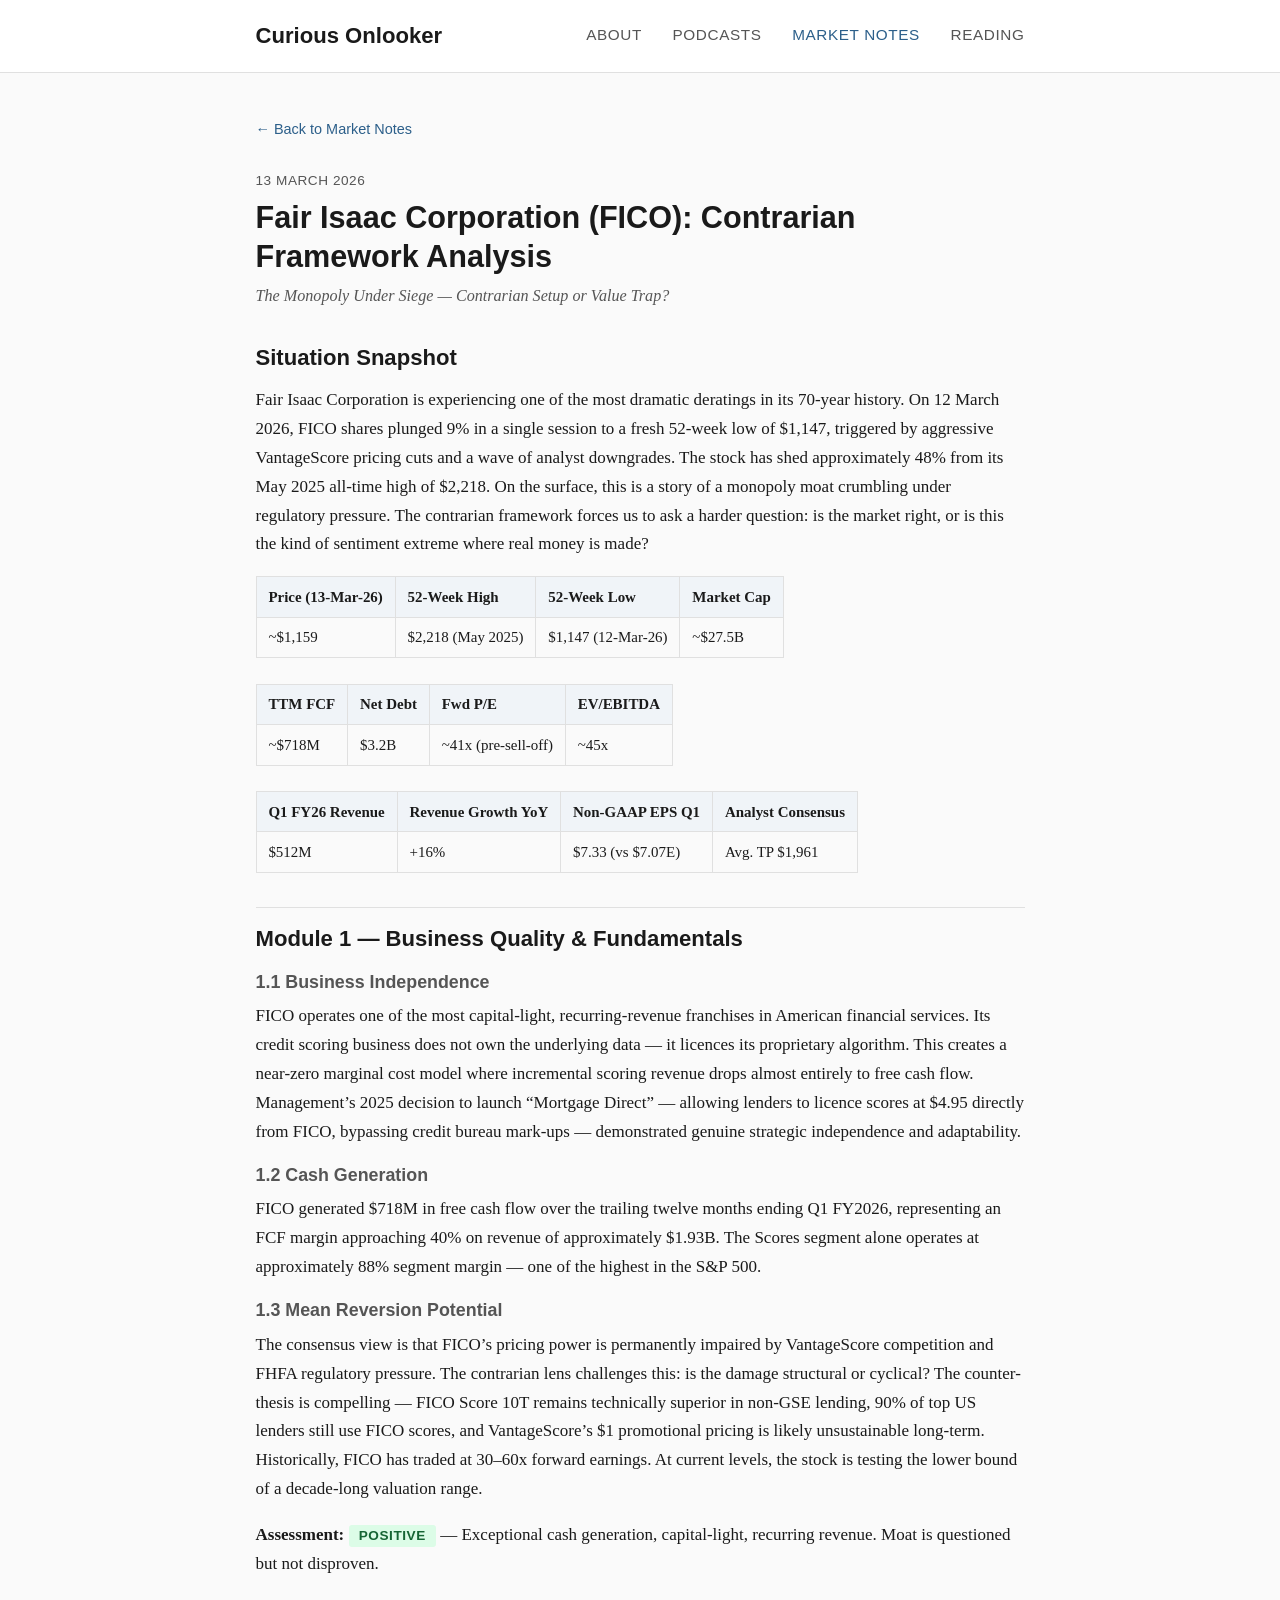
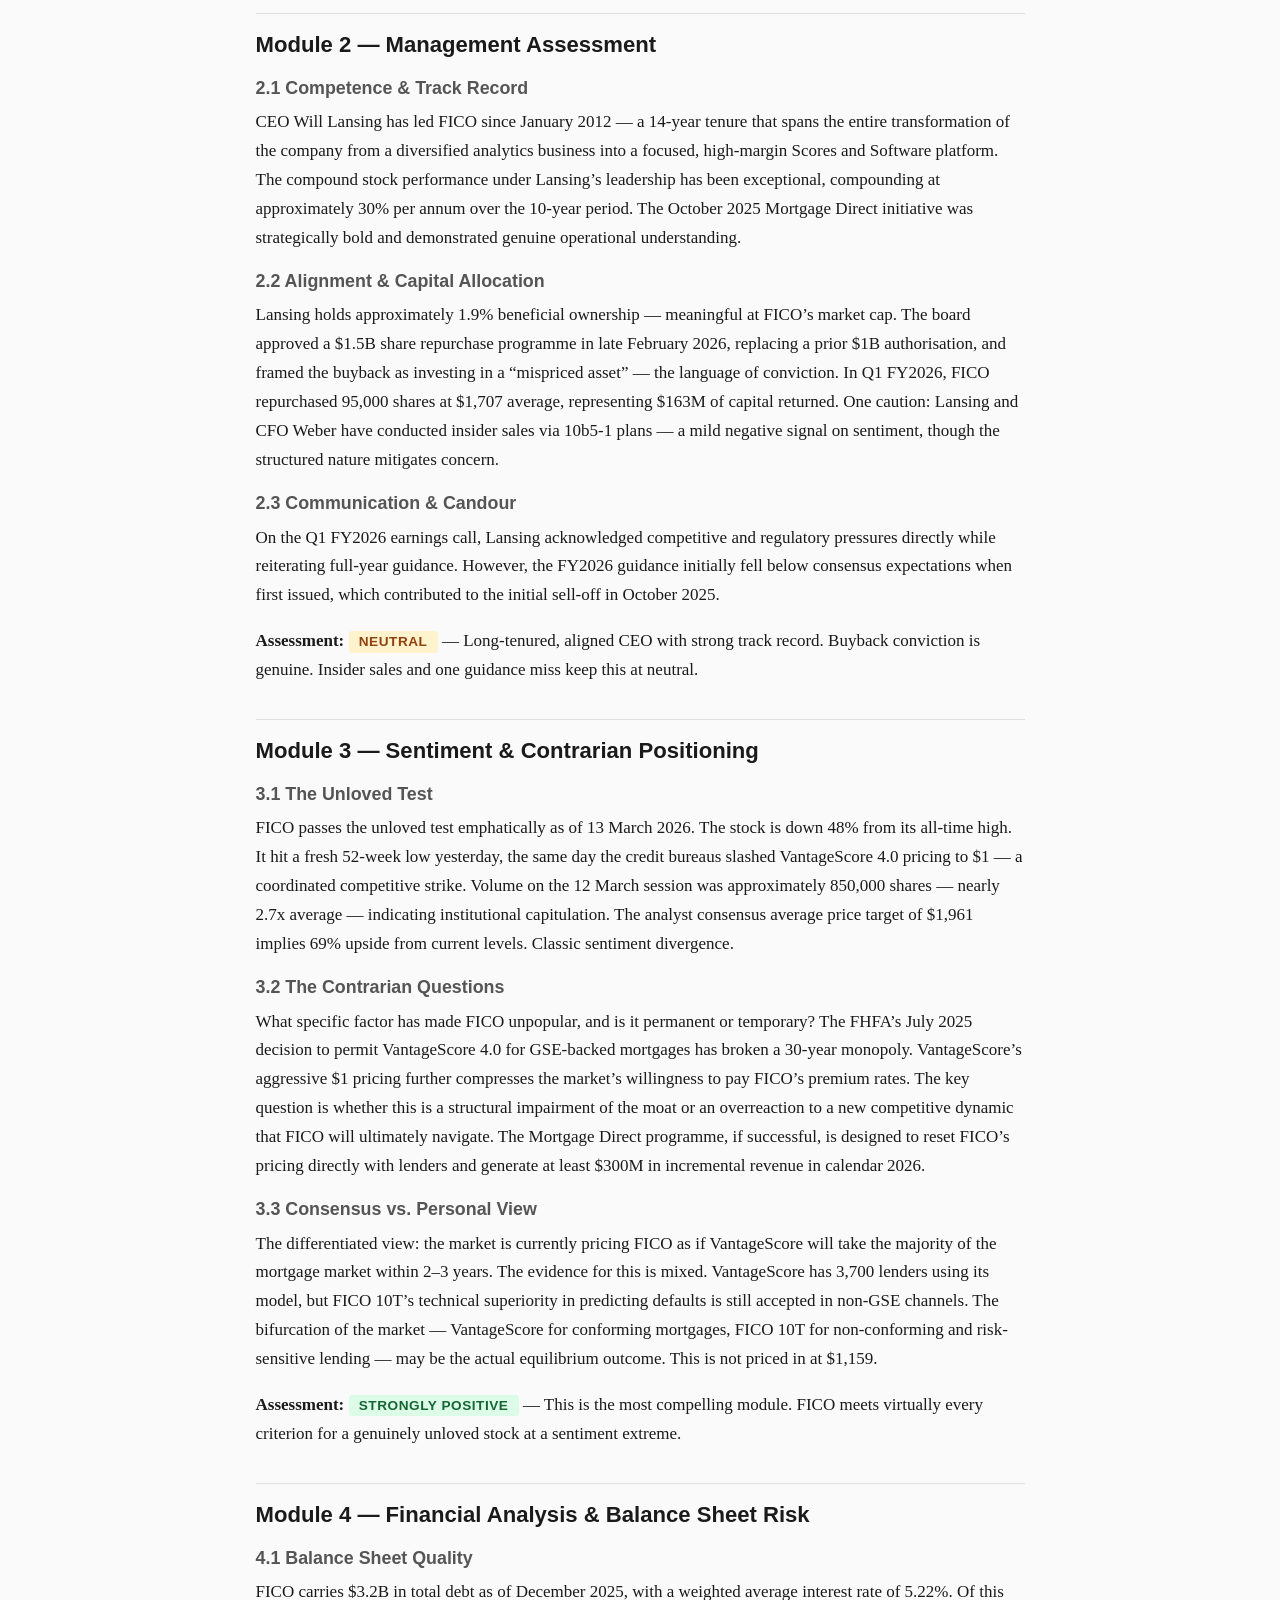
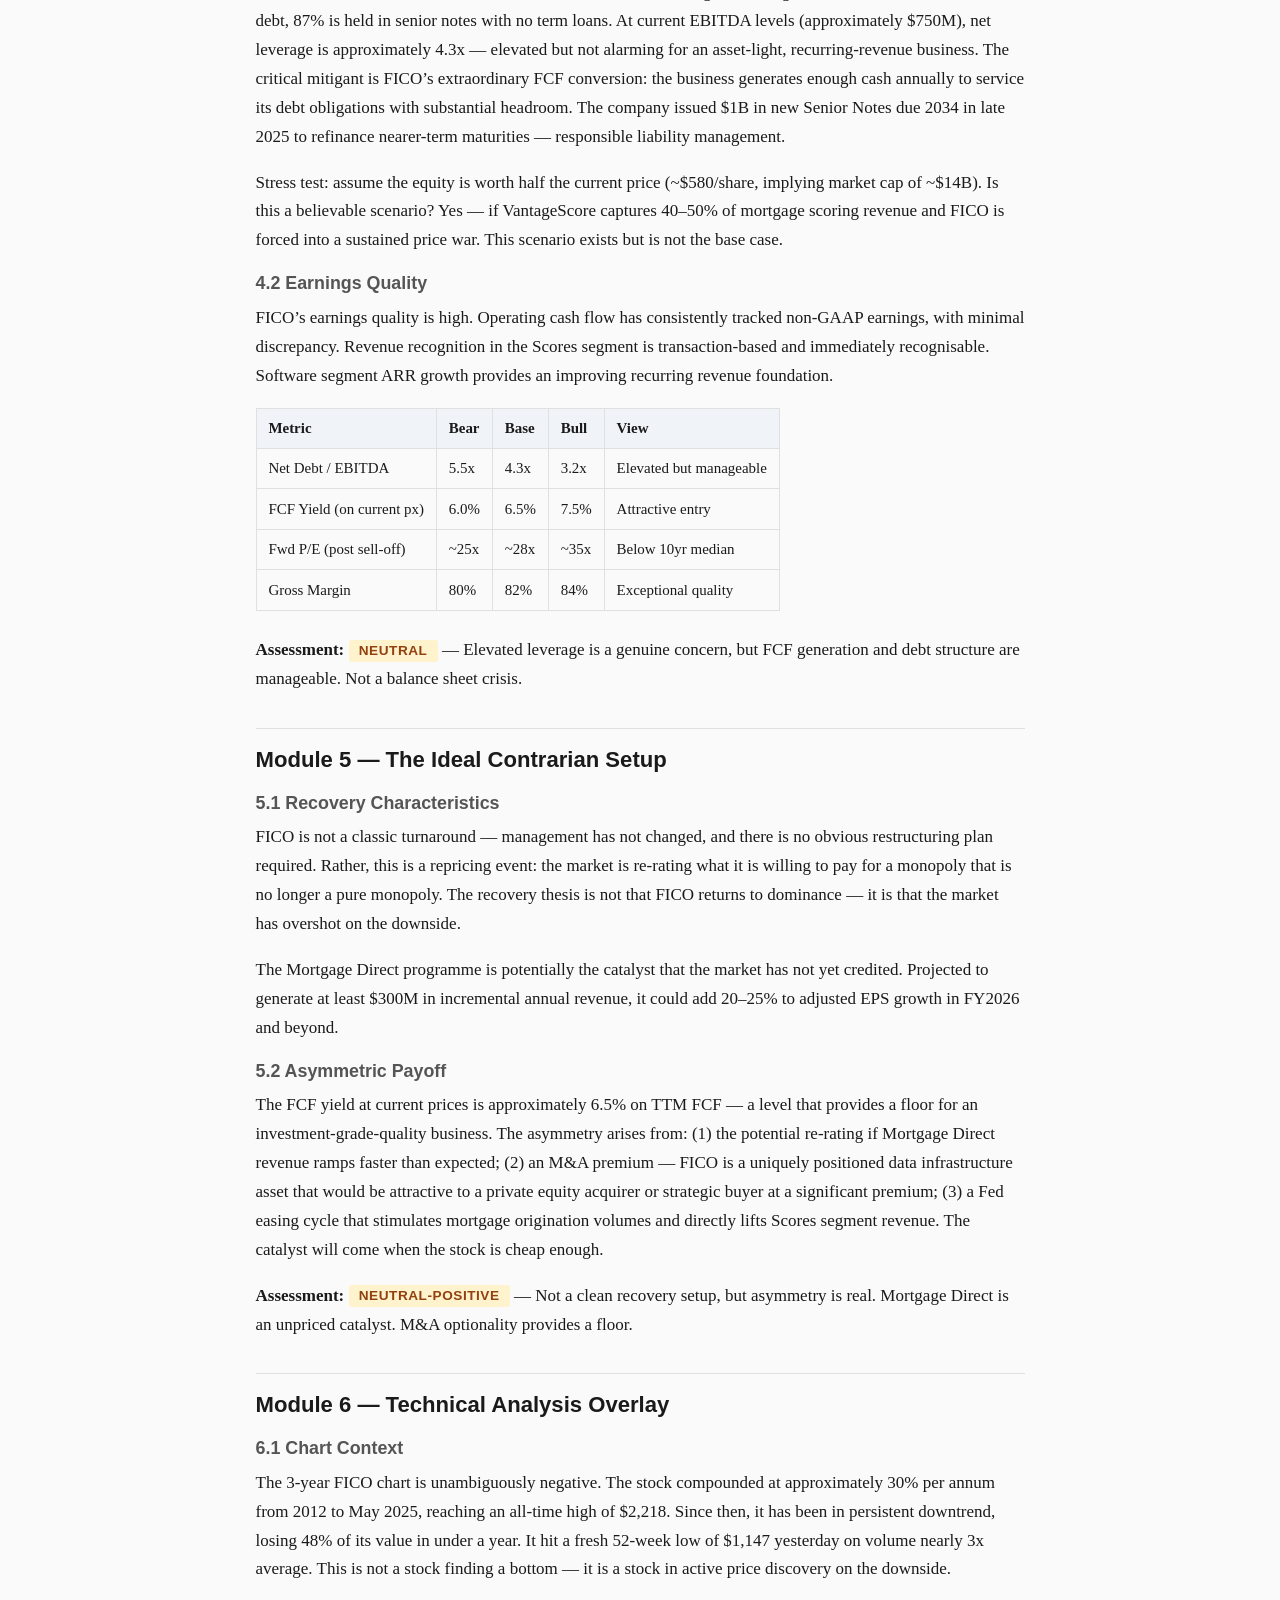
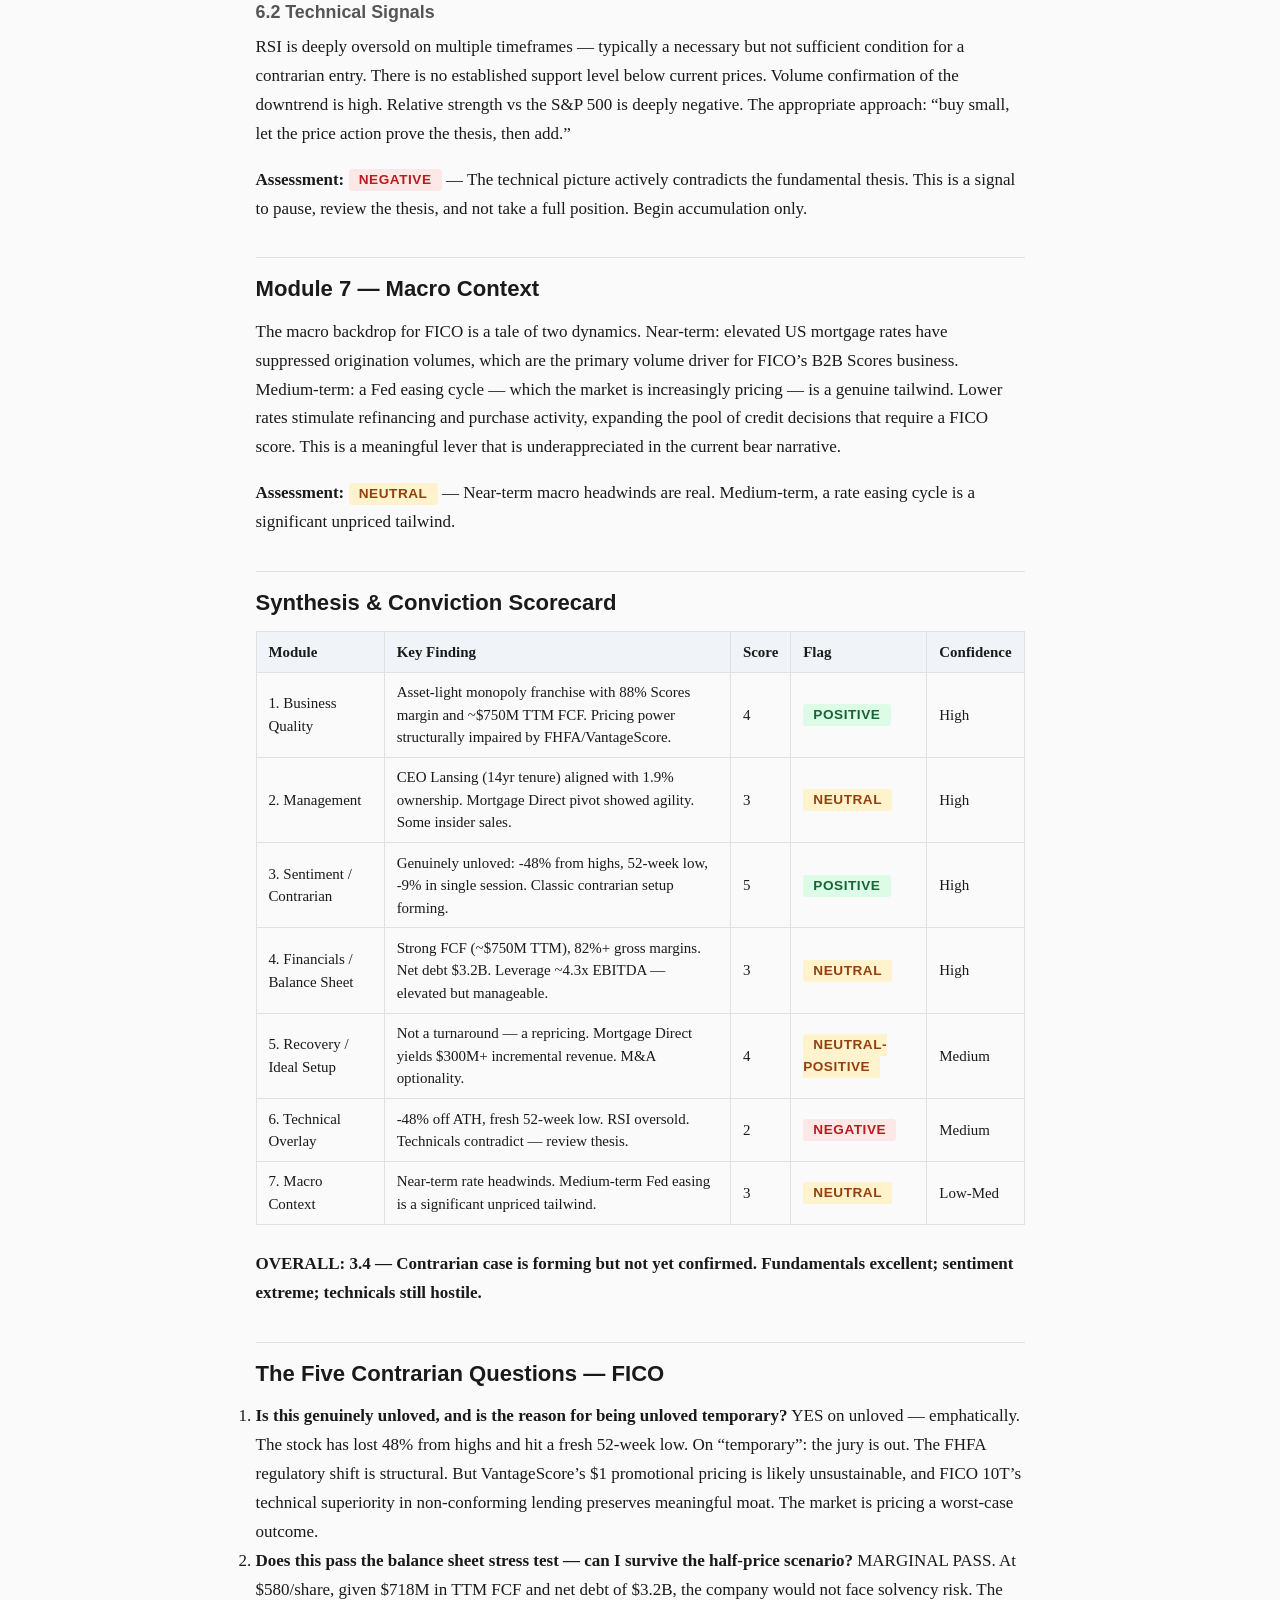
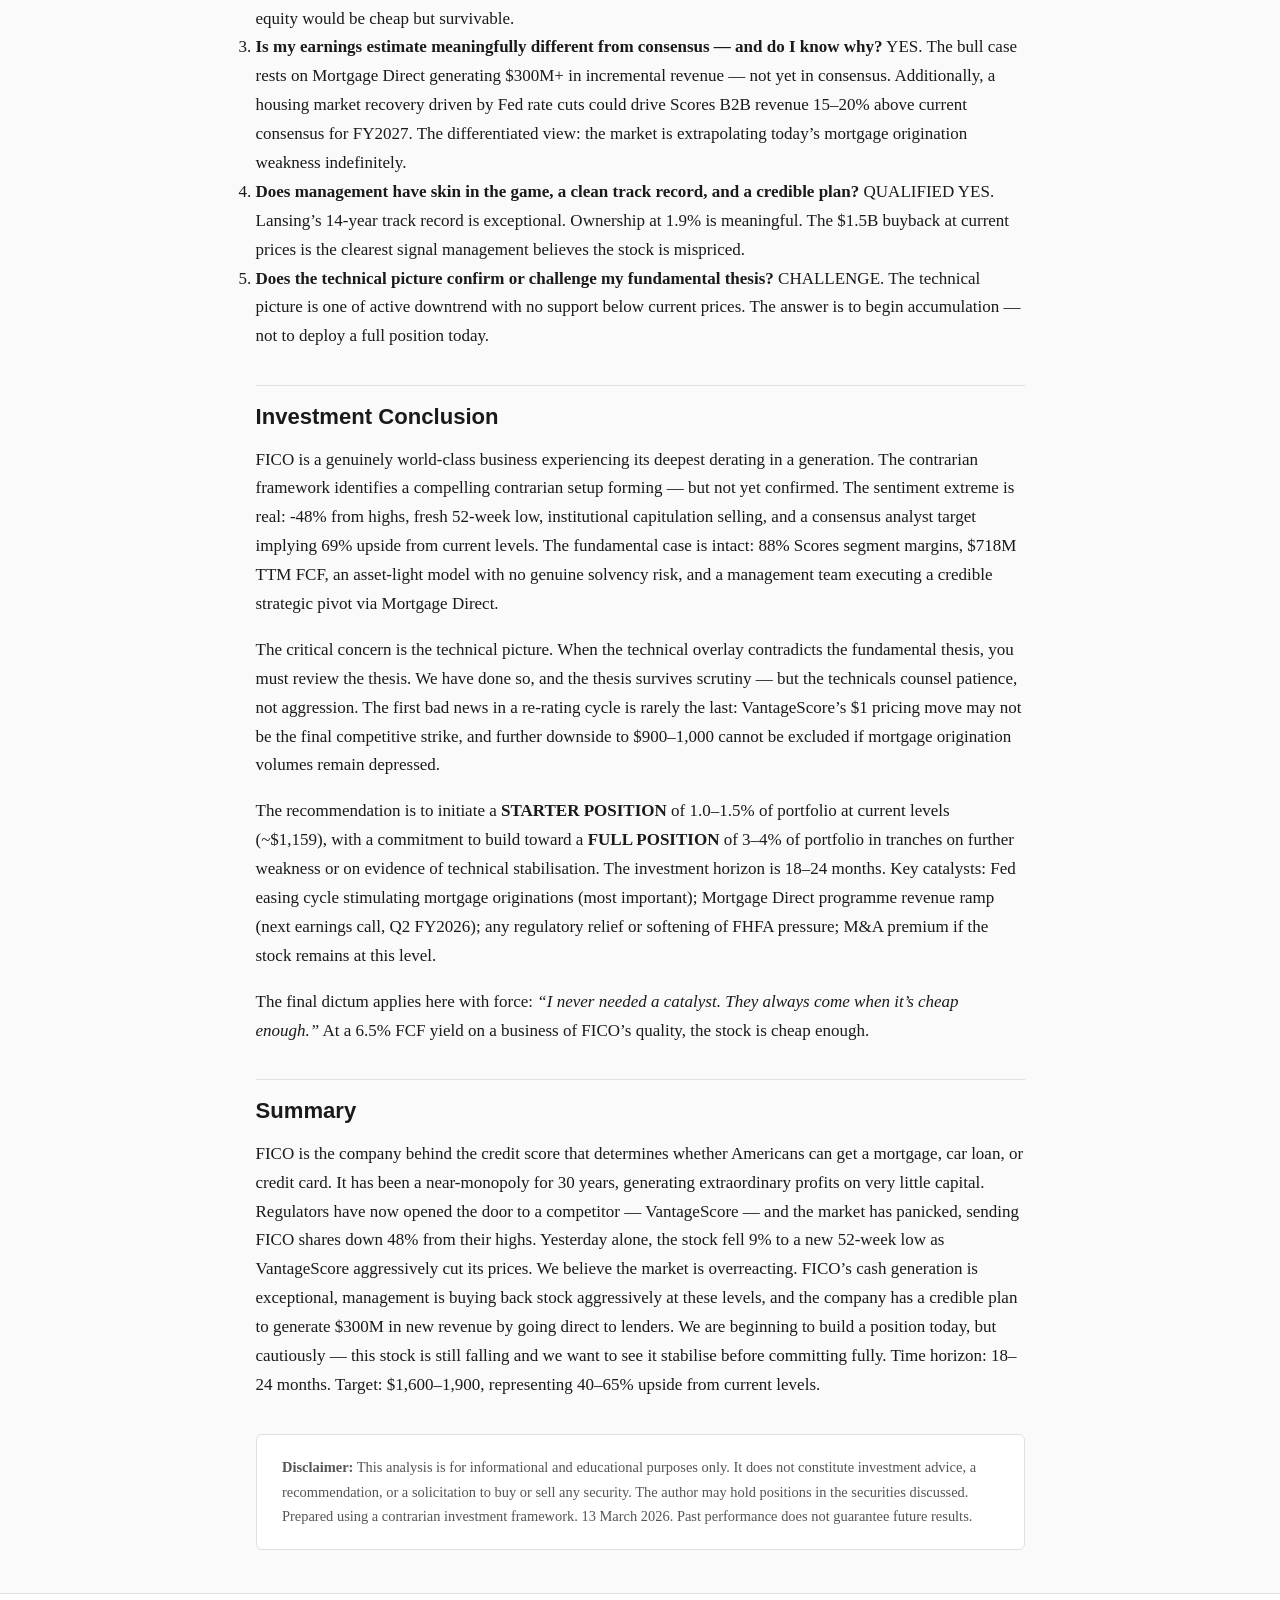
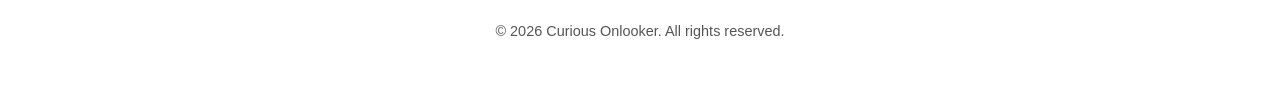
==== fico-contrarian-analysis.html @ 322d4b4f "Add three standalone articles and update market notes navigation - nuclear-renaissance.html: full nu" ====
<!DOCTYPE html>
<html lang="en">
<head>
  <meta charset="UTF-8">
  <meta name="viewport" content="width=device-width, initial-scale=1.0">
  <title>FICO Contrarian Analysis &mdash; Curious Onlooker</title>
  <link rel="stylesheet" href="css/style.css">
</head>
<body>
  <header>
    <div class="header-inner">
      <a href="index.html" class="site-title">Curious Onlooker</a>
      <button class="menu-toggle" aria-label="Menu">
        <span></span><span></span><span></span>
      </button>
      <nav>
        <ul>
          <li><a href="index.html">About</a></li>
          <li><a href="podcasts.html">Podcasts</a></li>
          <li><a href="market-notes.html" class="active">Market Notes</a></li>
          <li><a href="reading.html">Reading</a></li>
        </ul>
      </nav>
    </div>
  </header>

  <main>
    <div class="article-nav">
      <a href="market-notes.html">&larr; Back to Market Notes</a>
    </div>

    <article class="long-post">
      <p class="post-date">13 March 2026</p>
      <h1>Fair Isaac Corporation (FICO): Contrarian Framework Analysis</h1>
      <p class="article-subtitle">The Monopoly Under Siege &mdash; Contrarian Setup or Value Trap?</p>

      <!-- Situation Snapshot -->
      <h2>Situation Snapshot</h2>
      <p>Fair Isaac Corporation is experiencing one of the most dramatic deratings in its 70-year history. On 12 March 2026, FICO shares plunged 9% in a single session to a fresh 52-week low of $1,147, triggered by aggressive VantageScore pricing cuts and a wave of analyst downgrades. The stock has shed approximately 48% from its May 2025 all-time high of $2,218. On the surface, this is a story of a monopoly moat crumbling under regulatory pressure. The contrarian framework forces us to ask a harder question: is the market right, or is this the kind of sentiment extreme where real money is made?</p>

      <table>
        <thead>
          <tr><th>Price (13-Mar-26)</th><th>52-Week High</th><th>52-Week Low</th><th>Market Cap</th></tr>
        </thead>
        <tbody>
          <tr><td>~$1,159</td><td>$2,218 (May 2025)</td><td>$1,147 (12-Mar-26)</td><td>~$27.5B</td></tr>
        </tbody>
      </table>
      <table>
        <thead>
          <tr><th>TTM FCF</th><th>Net Debt</th><th>Fwd P/E</th><th>EV/EBITDA</th></tr>
        </thead>
        <tbody>
          <tr><td>~$718M</td><td>$3.2B</td><td>~41x (pre-sell-off)</td><td>~45x</td></tr>
        </tbody>
      </table>
      <table>
        <thead>
          <tr><th>Q1 FY26 Revenue</th><th>Revenue Growth YoY</th><th>Non-GAAP EPS Q1</th><th>Analyst Consensus</th></tr>
        </thead>
        <tbody>
          <tr><td>$512M</td><td>+16%</td><td>$7.33 (vs $7.07E)</td><td>Avg. TP $1,961</td></tr>
        </tbody>
      </table>

      <!-- Module 1 -->
      <h2>Module 1 &mdash; Business Quality &amp; Fundamentals</h2>

      <h3>1.1 Business Independence</h3>
      <p>FICO operates one of the most capital-light, recurring-revenue franchises in American financial services. Its credit scoring business does not own the underlying data &mdash; it licences its proprietary algorithm. This creates a near-zero marginal cost model where incremental scoring revenue drops almost entirely to free cash flow. Management&rsquo;s 2025 decision to launch &ldquo;Mortgage Direct&rdquo; &mdash; allowing lenders to licence scores at $4.95 directly from FICO, bypassing credit bureau mark-ups &mdash; demonstrated genuine strategic independence and adaptability.</p>

      <h3>1.2 Cash Generation</h3>
      <p>FICO generated $718M in free cash flow over the trailing twelve months ending Q1 FY2026, representing an FCF margin approaching 40% on revenue of approximately $1.93B. The Scores segment alone operates at approximately 88% segment margin &mdash; one of the highest in the S&amp;P 500.</p>

      <h3>1.3 Mean Reversion Potential</h3>
      <p>The consensus view is that FICO&rsquo;s pricing power is permanently impaired by VantageScore competition and FHFA regulatory pressure. The contrarian lens challenges this: is the damage structural or cyclical? The counter-thesis is compelling &mdash; FICO Score 10T remains technically superior in non-GSE lending, 90% of top US lenders still use FICO scores, and VantageScore&rsquo;s $1 promotional pricing is likely unsustainable long-term. Historically, FICO has traded at 30&ndash;60x forward earnings. At current levels, the stock is testing the lower bound of a decade-long valuation range.</p>
      <p><strong>Assessment:</strong> <span class="flag flag-green">POSITIVE</span> &mdash; Exceptional cash generation, capital-light, recurring revenue. Moat is questioned but not disproven.</p>

      <!-- Module 2 -->
      <h2>Module 2 &mdash; Management Assessment</h2>

      <h3>2.1 Competence &amp; Track Record</h3>
      <p>CEO Will Lansing has led FICO since January 2012 &mdash; a 14-year tenure that spans the entire transformation of the company from a diversified analytics business into a focused, high-margin Scores and Software platform. The compound stock performance under Lansing&rsquo;s leadership has been exceptional, compounding at approximately 30% per annum over the 10-year period. The October 2025 Mortgage Direct initiative was strategically bold and demonstrated genuine operational understanding.</p>

      <h3>2.2 Alignment &amp; Capital Allocation</h3>
      <p>Lansing holds approximately 1.9% beneficial ownership &mdash; meaningful at FICO&rsquo;s market cap. The board approved a $1.5B share repurchase programme in late February 2026, replacing a prior $1B authorisation, and framed the buyback as investing in a &ldquo;mispriced asset&rdquo; &mdash; the language of conviction. In Q1 FY2026, FICO repurchased 95,000 shares at $1,707 average, representing $163M of capital returned. One caution: Lansing and CFO Weber have conducted insider sales via 10b5-1 plans &mdash; a mild negative signal on sentiment, though the structured nature mitigates concern.</p>

      <h3>2.3 Communication &amp; Candour</h3>
      <p>On the Q1 FY2026 earnings call, Lansing acknowledged competitive and regulatory pressures directly while reiterating full-year guidance. However, the FY2026 guidance initially fell below consensus expectations when first issued, which contributed to the initial sell-off in October 2025.</p>
      <p><strong>Assessment:</strong> <span class="flag flag-amber">NEUTRAL</span> &mdash; Long-tenured, aligned CEO with strong track record. Buyback conviction is genuine. Insider sales and one guidance miss keep this at neutral.</p>

      <!-- Module 3 -->
      <h2>Module 3 &mdash; Sentiment &amp; Contrarian Positioning</h2>

      <h3>3.1 The Unloved Test</h3>
      <p>FICO passes the unloved test emphatically as of 13 March 2026. The stock is down 48% from its all-time high. It hit a fresh 52-week low yesterday, the same day the credit bureaus slashed VantageScore 4.0 pricing to $1 &mdash; a coordinated competitive strike. Volume on the 12 March session was approximately 850,000 shares &mdash; nearly 2.7x average &mdash; indicating institutional capitulation. The analyst consensus average price target of $1,961 implies 69% upside from current levels. Classic sentiment divergence.</p>

      <h3>3.2 The Contrarian Questions</h3>
      <p>What specific factor has made FICO unpopular, and is it permanent or temporary? The FHFA&rsquo;s July 2025 decision to permit VantageScore 4.0 for GSE-backed mortgages has broken a 30-year monopoly. VantageScore&rsquo;s aggressive $1 pricing further compresses the market&rsquo;s willingness to pay FICO&rsquo;s premium rates. The key question is whether this is a structural impairment of the moat or an overreaction to a new competitive dynamic that FICO will ultimately navigate. The Mortgage Direct programme, if successful, is designed to reset FICO&rsquo;s pricing directly with lenders and generate at least $300M in incremental revenue in calendar 2026.</p>

      <h3>3.3 Consensus vs. Personal View</h3>
      <p>The differentiated view: the market is currently pricing FICO as if VantageScore will take the majority of the mortgage market within 2&ndash;3 years. The evidence for this is mixed. VantageScore has 3,700 lenders using its model, but FICO 10T&rsquo;s technical superiority in predicting defaults is still accepted in non-GSE channels. The bifurcation of the market &mdash; VantageScore for conforming mortgages, FICO 10T for non-conforming and risk-sensitive lending &mdash; may be the actual equilibrium outcome. This is not priced in at $1,159.</p>
      <p><strong>Assessment:</strong> <span class="flag flag-green">STRONGLY POSITIVE</span> &mdash; This is the most compelling module. FICO meets virtually every criterion for a genuinely unloved stock at a sentiment extreme.</p>

      <!-- Module 4 -->
      <h2>Module 4 &mdash; Financial Analysis &amp; Balance Sheet Risk</h2>

      <h3>4.1 Balance Sheet Quality</h3>
      <p>FICO carries $3.2B in total debt as of December 2025, with a weighted average interest rate of 5.22%. Of this debt, 87% is held in senior notes with no term loans. At current EBITDA levels (approximately $750M), net leverage is approximately 4.3x &mdash; elevated but not alarming for an asset-light, recurring-revenue business. The critical mitigant is FICO&rsquo;s extraordinary FCF conversion: the business generates enough cash annually to service its debt obligations with substantial headroom. The company issued $1B in new Senior Notes due 2034 in late 2025 to refinance nearer-term maturities &mdash; responsible liability management.</p>
      <p>Stress test: assume the equity is worth half the current price (~$580/share, implying market cap of ~$14B). Is this a believable scenario? Yes &mdash; if VantageScore captures 40&ndash;50% of mortgage scoring revenue and FICO is forced into a sustained price war. This scenario exists but is not the base case.</p>

      <h3>4.2 Earnings Quality</h3>
      <p>FICO&rsquo;s earnings quality is high. Operating cash flow has consistently tracked non-GAAP earnings, with minimal discrepancy. Revenue recognition in the Scores segment is transaction-based and immediately recognisable. Software segment ARR growth provides an improving recurring revenue foundation.</p>

      <table>
        <thead>
          <tr><th>Metric</th><th>Bear</th><th>Base</th><th>Bull</th><th>View</th></tr>
        </thead>
        <tbody>
          <tr><td>Net Debt / EBITDA</td><td>5.5x</td><td>4.3x</td><td>3.2x</td><td>Elevated but manageable</td></tr>
          <tr><td>FCF Yield (on current px)</td><td>6.0%</td><td>6.5%</td><td>7.5%</td><td>Attractive entry</td></tr>
          <tr><td>Fwd P/E (post sell-off)</td><td>~25x</td><td>~28x</td><td>~35x</td><td>Below 10yr median</td></tr>
          <tr><td>Gross Margin</td><td>80%</td><td>82%</td><td>84%</td><td>Exceptional quality</td></tr>
        </tbody>
      </table>
      <p><strong>Assessment:</strong> <span class="flag flag-amber">NEUTRAL</span> &mdash; Elevated leverage is a genuine concern, but FCF generation and debt structure are manageable. Not a balance sheet crisis.</p>

      <!-- Module 5 -->
      <h2>Module 5 &mdash; The Ideal Contrarian Setup</h2>

      <h3>5.1 Recovery Characteristics</h3>
      <p>FICO is not a classic turnaround &mdash; management has not changed, and there is no obvious restructuring plan required. Rather, this is a repricing event: the market is re-rating what it is willing to pay for a monopoly that is no longer a pure monopoly. The recovery thesis is not that FICO returns to dominance &mdash; it is that the market has overshot on the downside.</p>
      <p>The Mortgage Direct programme is potentially the catalyst that the market has not yet credited. Projected to generate at least $300M in incremental annual revenue, it could add 20&ndash;25% to adjusted EPS growth in FY2026 and beyond.</p>

      <h3>5.2 Asymmetric Payoff</h3>
      <p>The FCF yield at current prices is approximately 6.5% on TTM FCF &mdash; a level that provides a floor for an investment-grade-quality business. The asymmetry arises from: (1) the potential re-rating if Mortgage Direct revenue ramps faster than expected; (2) an M&amp;A premium &mdash; FICO is a uniquely positioned data infrastructure asset that would be attractive to a private equity acquirer or strategic buyer at a significant premium; (3) a Fed easing cycle that stimulates mortgage origination volumes and directly lifts Scores segment revenue. The catalyst will come when the stock is cheap enough.</p>
      <p><strong>Assessment:</strong> <span class="flag flag-amber">NEUTRAL-POSITIVE</span> &mdash; Not a clean recovery setup, but asymmetry is real. Mortgage Direct is an unpriced catalyst. M&amp;A optionality provides a floor.</p>

      <!-- Module 6 -->
      <h2>Module 6 &mdash; Technical Analysis Overlay</h2>

      <h3>6.1 Chart Context</h3>
      <p>The 3-year FICO chart is unambiguously negative. The stock compounded at approximately 30% per annum from 2012 to May 2025, reaching an all-time high of $2,218. Since then, it has been in persistent downtrend, losing 48% of its value in under a year. It hit a fresh 52-week low of $1,147 yesterday on volume nearly 3x average. This is not a stock finding a bottom &mdash; it is a stock in active price discovery on the downside.</p>

      <h3>6.2 Technical Signals</h3>
      <p>RSI is deeply oversold on multiple timeframes &mdash; typically a necessary but not sufficient condition for a contrarian entry. There is no established support level below current prices. Volume confirmation of the downtrend is high. Relative strength vs the S&amp;P 500 is deeply negative. The appropriate approach: &ldquo;buy small, let the price action prove the thesis, then add.&rdquo;</p>
      <p><strong>Assessment:</strong> <span class="flag flag-red">NEGATIVE</span> &mdash; The technical picture actively contradicts the fundamental thesis. This is a signal to pause, review the thesis, and not take a full position. Begin accumulation only.</p>

      <!-- Module 7 -->
      <h2>Module 7 &mdash; Macro Context</h2>
      <p>The macro backdrop for FICO is a tale of two dynamics. Near-term: elevated US mortgage rates have suppressed origination volumes, which are the primary volume driver for FICO&rsquo;s B2B Scores business. Medium-term: a Fed easing cycle &mdash; which the market is increasingly pricing &mdash; is a genuine tailwind. Lower rates stimulate refinancing and purchase activity, expanding the pool of credit decisions that require a FICO score. This is a meaningful lever that is underappreciated in the current bear narrative.</p>
      <p><strong>Assessment:</strong> <span class="flag flag-amber">NEUTRAL</span> &mdash; Near-term macro headwinds are real. Medium-term, a rate easing cycle is a significant unpriced tailwind.</p>

      <!-- Synthesis -->
      <h2>Synthesis &amp; Conviction Scorecard</h2>
      <table>
        <thead>
          <tr><th>Module</th><th>Key Finding</th><th>Score</th><th>Flag</th><th>Confidence</th></tr>
        </thead>
        <tbody>
          <tr><td>1. Business Quality</td><td>Asset-light monopoly franchise with 88% Scores margin and ~$750M TTM FCF. Pricing power structurally impaired by FHFA/VantageScore.</td><td>4</td><td><span class="flag flag-green">Positive</span></td><td>High</td></tr>
          <tr><td>2. Management</td><td>CEO Lansing (14yr tenure) aligned with 1.9% ownership. Mortgage Direct pivot showed agility. Some insider sales.</td><td>3</td><td><span class="flag flag-amber">Neutral</span></td><td>High</td></tr>
          <tr><td>3. Sentiment / Contrarian</td><td>Genuinely unloved: -48% from highs, 52-week low, -9% in single session. Classic contrarian setup forming.</td><td>5</td><td><span class="flag flag-green">Positive</span></td><td>High</td></tr>
          <tr><td>4. Financials / Balance Sheet</td><td>Strong FCF (~$750M TTM), 82%+ gross margins. Net debt $3.2B. Leverage ~4.3x EBITDA &mdash; elevated but manageable.</td><td>3</td><td><span class="flag flag-amber">Neutral</span></td><td>High</td></tr>
          <tr><td>5. Recovery / Ideal Setup</td><td>Not a turnaround &mdash; a repricing. Mortgage Direct yields $300M+ incremental revenue. M&amp;A optionality.</td><td>4</td><td><span class="flag flag-amber">Neutral-Positive</span></td><td>Medium</td></tr>
          <tr><td>6. Technical Overlay</td><td>-48% off ATH, fresh 52-week low. RSI oversold. Technicals contradict &mdash; review thesis.</td><td>2</td><td><span class="flag flag-red">Negative</span></td><td>Medium</td></tr>
          <tr><td>7. Macro Context</td><td>Near-term rate headwinds. Medium-term Fed easing is a significant unpriced tailwind.</td><td>3</td><td><span class="flag flag-amber">Neutral</span></td><td>Low-Med</td></tr>
        </tbody>
      </table>
      <p><strong>OVERALL: 3.4 &mdash; Contrarian case is forming but not yet confirmed. Fundamentals excellent; sentiment extreme; technicals still hostile.</strong></p>

      <!-- The Five Contrarian Questions -->
      <h2>The Five Contrarian Questions &mdash; FICO</h2>
      <ol>
        <li><strong>Is this genuinely unloved, and is the reason for being unloved temporary?</strong> YES on unloved &mdash; emphatically. The stock has lost 48% from highs and hit a fresh 52-week low. On &ldquo;temporary&rdquo;: the jury is out. The FHFA regulatory shift is structural. But VantageScore&rsquo;s $1 promotional pricing is likely unsustainable, and FICO 10T&rsquo;s technical superiority in non-conforming lending preserves meaningful moat. The market is pricing a worst-case outcome.</li>
        <li><strong>Does this pass the balance sheet stress test &mdash; can I survive the half-price scenario?</strong> MARGINAL PASS. At $580/share, given $718M in TTM FCF and net debt of $3.2B, the company would not face solvency risk. The equity would be cheap but survivable.</li>
        <li><strong>Is my earnings estimate meaningfully different from consensus &mdash; and do I know why?</strong> YES. The bull case rests on Mortgage Direct generating $300M+ in incremental revenue &mdash; not yet in consensus. Additionally, a housing market recovery driven by Fed rate cuts could drive Scores B2B revenue 15&ndash;20% above current consensus for FY2027. The differentiated view: the market is extrapolating today&rsquo;s mortgage origination weakness indefinitely.</li>
        <li><strong>Does management have skin in the game, a clean track record, and a credible plan?</strong> QUALIFIED YES. Lansing&rsquo;s 14-year track record is exceptional. Ownership at 1.9% is meaningful. The $1.5B buyback at current prices is the clearest signal management believes the stock is mispriced.</li>
        <li><strong>Does the technical picture confirm or challenge my fundamental thesis?</strong> CHALLENGE. The technical picture is one of active downtrend with no support below current prices. The answer is to begin accumulation &mdash; not to deploy a full position today.</li>
      </ol>

      <!-- Investment Conclusion -->
      <h2>Investment Conclusion</h2>
      <p>FICO is a genuinely world-class business experiencing its deepest derating in a generation. The contrarian framework identifies a compelling contrarian setup forming &mdash; but not yet confirmed. The sentiment extreme is real: -48% from highs, fresh 52-week low, institutional capitulation selling, and a consensus analyst target implying 69% upside from current levels. The fundamental case is intact: 88% Scores segment margins, $718M TTM FCF, an asset-light model with no genuine solvency risk, and a management team executing a credible strategic pivot via Mortgage Direct.</p>
      <p>The critical concern is the technical picture. When the technical overlay contradicts the fundamental thesis, you must review the thesis. We have done so, and the thesis survives scrutiny &mdash; but the technicals counsel patience, not aggression. The first bad news in a re-rating cycle is rarely the last: VantageScore&rsquo;s $1 pricing move may not be the final competitive strike, and further downside to $900&ndash;1,000 cannot be excluded if mortgage origination volumes remain depressed.</p>
      <p>The recommendation is to initiate a <strong>STARTER POSITION</strong> of 1.0&ndash;1.5% of portfolio at current levels (~$1,159), with a commitment to build toward a <strong>FULL POSITION</strong> of 3&ndash;4% of portfolio in tranches on further weakness or on evidence of technical stabilisation. The investment horizon is 18&ndash;24 months. Key catalysts: Fed easing cycle stimulating mortgage originations (most important); Mortgage Direct programme revenue ramp (next earnings call, Q2 FY2026); any regulatory relief or softening of FHFA pressure; M&amp;A premium if the stock remains at this level.</p>
      <p>The final dictum applies here with force: <em>&ldquo;I never needed a catalyst. They always come when it&rsquo;s cheap enough.&rdquo;</em> At a 6.5% FCF yield on a business of FICO&rsquo;s quality, the stock is cheap enough.</p>

      <!-- Summary -->
      <h2>Summary</h2>
      <p>FICO is the company behind the credit score that determines whether Americans can get a mortgage, car loan, or credit card. It has been a near-monopoly for 30 years, generating extraordinary profits on very little capital. Regulators have now opened the door to a competitor &mdash; VantageScore &mdash; and the market has panicked, sending FICO shares down 48% from their highs. Yesterday alone, the stock fell 9% to a new 52-week low as VantageScore aggressively cut its prices. We believe the market is overreacting. FICO&rsquo;s cash generation is exceptional, management is buying back stock aggressively at these levels, and the company has a credible plan to generate $300M in new revenue by going direct to lenders. We are beginning to build a position today, but cautiously &mdash; this stock is still falling and we want to see it stabilise before committing fully. Time horizon: 18&ndash;24 months. Target: $1,600&ndash;1,900, representing 40&ndash;65% upside from current levels.</p>

      <!-- Disclaimer -->
      <div class="disclaimer">
        <p><strong>Disclaimer:</strong> This analysis is for informational and educational purposes only. It does not constitute investment advice, a recommendation, or a solicitation to buy or sell any security. The author may hold positions in the securities discussed. Prepared using a contrarian investment framework. 13 March 2026. Past performance does not guarantee future results.</p>
      </div>

    </article>
  </main>

  <footer>
    <p>&copy; 2026 Curious Onlooker. All rights reserved.</p>
  </footer>

  <script src="js/main.js"></script>
</body>
</html>
---- css/style.css ----
/* ===== Reset & Base ===== */
*, *::before, *::after {
  margin: 0;
  padding: 0;
  box-sizing: border-box;
}

:root {
  --text: #1a1a1a;
  --text-light: #555;
  --bg: #fafafa;
  --white: #ffffff;
  --accent: #2c5f8a;
  --accent-hover: #1e4468;
  --border: #e0e0e0;
  --max-width: 820px;
}

html {
  font-size: 17px;
  scroll-behavior: smooth;
}

body {
  font-family: 'Georgia', 'Times New Roman', serif;
  color: var(--text);
  background: var(--bg);
  line-height: 1.7;
  min-height: 100vh;
  display: flex;
  flex-direction: column;
}

/* ===== Typography ===== */
h1, h2, h3, h4 {
  font-family: -apple-system, BlinkMacSystemFont, 'Segoe UI', Helvetica, Arial, sans-serif;
  font-weight: 600;
  line-height: 1.3;
}

h1 { font-size: 2.2rem; margin-bottom: 0.5rem; }
h2 { font-size: 1.5rem; margin-bottom: 1rem; color: var(--text); }
h3 { font-size: 1.15rem; margin-bottom: 0.5rem; }

a {
  color: var(--accent);
  text-decoration: none;
  transition: color 0.2s;
}

a:hover {
  color: var(--accent-hover);
  text-decoration: underline;
}

p { margin-bottom: 1rem; }

/* ===== Header & Nav ===== */
header {
  background: var(--white);
  border-bottom: 1px solid var(--border);
  position: sticky;
  top: 0;
  z-index: 100;
}

.header-inner {
  max-width: var(--max-width);
  margin: 0 auto;
  padding: 1rem 1.5rem;
  display: flex;
  justify-content: space-between;
  align-items: center;
}

.site-title {
  font-family: -apple-system, BlinkMacSystemFont, 'Segoe UI', Helvetica, Arial, sans-serif;
  font-size: 1.3rem;
  font-weight: 700;
  color: var(--text);
  text-decoration: none;
}

.site-title:hover {
  color: var(--accent);
  text-decoration: none;
}

nav ul {
  list-style: none;
  display: flex;
  gap: 1.8rem;
}

nav a {
  font-family: -apple-system, BlinkMacSystemFont, 'Segoe UI', Helvetica, Arial, sans-serif;
  font-size: 0.9rem;
  color: var(--text-light);
  text-transform: uppercase;
  letter-spacing: 0.04em;
  font-weight: 500;
}

nav a:hover,
nav a.active {
  color: var(--accent);
  text-decoration: none;
}

/* Hamburger menu (mobile) */
.menu-toggle {
  display: none;
  background: none;
  border: none;
  cursor: pointer;
  padding: 0.5rem;
}

.menu-toggle span {
  display: block;
  width: 22px;
  height: 2px;
  background: var(--text);
  margin: 5px 0;
  transition: all 0.3s;
}

/* ===== Main Content ===== */
main {
  max-width: var(--max-width);
  margin: 0 auto;
  padding: 2.5rem 1.5rem;
  flex: 1;
  width: 100%;
}

/* ===== Hero (Home Page) ===== */
.hero {
  text-align: center;
  padding: 3rem 0 2rem;
  border-bottom: 1px solid var(--border);
  margin-bottom: 2.5rem;
}

.hero h1 {
  font-size: 2.8rem;
  letter-spacing: -0.02em;
}

.hero .tagline {
  font-size: 1.1rem;
  color: var(--text-light);
  font-style: italic;
  margin-top: 0.5rem;
}

/* ===== About Section ===== */
.about-section {
  max-width: 640px;
  margin: 0 auto;
}

.about-section p {
  font-size: 1.05rem;
}

/* ===== Page Header ===== */
.page-header {
  border-bottom: 1px solid var(--border);
  padding-bottom: 1rem;
  margin-bottom: 2rem;
}

.page-header p {
  color: var(--text-light);
  font-size: 1rem;
}

/* ===== Cards (Podcasts, Reading) ===== */
.card-grid {
  display: grid;
  gap: 1.5rem;
}

.card {
  background: var(--white);
  border: 1px solid var(--border);
  border-radius: 6px;
  padding: 1.5rem;
  transition: box-shadow 0.2s;
}

.card:hover {
  box-shadow: 0 2px 12px rgba(0,0,0,0.06);
}

.card h3 a {
  color: var(--text);
}

.card h3 a:hover {
  color: var(--accent);
}

.card p {
  color: var(--text-light);
  font-size: 0.95rem;
  margin-bottom: 0;
}

.card .meta {
  font-family: -apple-system, BlinkMacSystemFont, 'Segoe UI', Helvetica, Arial, sans-serif;
  font-size: 0.8rem;
  color: var(--text-light);
  text-transform: uppercase;
  letter-spacing: 0.03em;
  margin-bottom: 0.5rem;
}

/* ===== Blog Posts (Market Notes) ===== */
.post {
  border-bottom: 1px solid var(--border);
  padding-bottom: 2rem;
  margin-bottom: 2rem;
}

.post:last-child {
  border-bottom: none;
}

.post-date {
  font-family: -apple-system, BlinkMacSystemFont, 'Segoe UI', Helvetica, Arial, sans-serif;
  font-size: 0.8rem;
  color: var(--text-light);
  text-transform: uppercase;
  letter-spacing: 0.04em;
  margin-bottom: 0.3rem;
}

.post h2 {
  margin-bottom: 0.8rem;
  font-size: 1.4rem;
}

.post p {
  font-size: 1rem;
}

/* ===== Reading List Categories ===== */
.reading-category {
  margin-bottom: 2.5rem;
}

.reading-category h2 {
  font-size: 1.2rem;
  text-transform: uppercase;
  letter-spacing: 0.05em;
  color: var(--text-light);
  border-bottom: 2px solid var(--accent);
  display: inline-block;
  padding-bottom: 0.2rem;
  margin-bottom: 1.2rem;
}

/* ===== Podcast Digest ===== */
.digest-week {
  margin-bottom: 3rem;
}

.digest-header {
  display: flex;
  justify-content: space-between;
  align-items: baseline;
  border-bottom: 2px solid var(--accent);
  padding-bottom: 0.5rem;
  margin-bottom: 1.5rem;
}

.digest-header h2 {
  margin-bottom: 0;
}

.digest-count {
  font-family: -apple-system, BlinkMacSystemFont, 'Segoe UI', Helvetica, Arial, sans-serif;
  font-size: 0.85rem;
  color: var(--text-light);
}

.themes-section {
  background: var(--white);
  border: 1px solid var(--border);
  border-radius: 6px;
  padding: 1.5rem;
  margin-bottom: 2rem;
}

.section-label {
  font-size: 0.85rem;
  text-transform: uppercase;
  letter-spacing: 0.06em;
  color: var(--accent);
  margin-bottom: 1.2rem;
  font-family: -apple-system, BlinkMacSystemFont, 'Segoe UI', Helvetica, Arial, sans-serif;
}

.theme {
  margin-bottom: 1rem;
  padding-bottom: 1rem;
  border-bottom: 1px solid var(--border);
}

.theme:last-child {
  margin-bottom: 0;
  padding-bottom: 0;
  border-bottom: none;
}

.theme h4 {
  font-size: 1rem;
  margin-bottom: 0.3rem;
  color: var(--text);
}

.theme p {
  font-size: 0.95rem;
  color: var(--text-light);
  margin-bottom: 0;
}

.episode-card {
  display: flex;
  gap: 1rem;
  background: var(--white);
  border: 1px solid var(--border);
  border-radius: 6px;
  padding: 1.5rem;
  margin-bottom: 1rem;
  transition: box-shadow 0.2s;
}

.episode-card:hover {
  box-shadow: 0 2px 12px rgba(0,0,0,0.06);
}

.episode-number {
  font-family: -apple-system, BlinkMacSystemFont, 'Segoe UI', Helvetica, Arial, sans-serif;
  font-size: 1.5rem;
  font-weight: 700;
  color: var(--border);
  min-width: 2rem;
  text-align: center;
  padding-top: 0.2rem;
}

.episode-content {
  flex: 1;
}

.episode-content h3 {
  margin-bottom: 0.3rem;
}

.episode-detail {
  font-family: -apple-system, BlinkMacSystemFont, 'Segoe UI', Helvetica, Arial, sans-serif;
  font-size: 0.8rem;
  color: var(--text-light);
  margin-bottom: 0.3rem;
}

.episode-title {
  font-style: italic;
  font-size: 0.95rem;
  color: var(--text);
  margin-bottom: 0.8rem;
}

.takeaways {
  list-style: disc;
  padding-left: 1.2rem;
  margin-bottom: 0.8rem;
}

.takeaways li {
  font-size: 0.92rem;
  color: var(--text-light);
  margin-bottom: 0.4rem;
  line-height: 1.6;
}

.also-recent {
  font-size: 0.85rem;
  color: var(--text-light);
  margin-bottom: 0;
  padding-top: 0.5rem;
  border-top: 1px solid var(--border);
}

.disclaimer {
  background: var(--white);
  border: 1px solid var(--border);
  border-radius: 6px;
  padding: 1.2rem 1.5rem;
  margin-top: 2rem;
  font-size: 0.85rem;
  color: var(--text-light);
}

.disclaimer p {
  margin-bottom: 0.5rem;
}

.disclaimer p:last-child {
  margin-bottom: 0;
}

@media (max-width: 640px) {
  .digest-header {
    flex-direction: column;
    gap: 0.3rem;
  }

  .episode-card {
    flex-direction: column;
    gap: 0;
  }

  .episode-number {
    text-align: left;
  }
}

/* ===== Long-Form Article ===== */
.article-nav {
  margin-bottom: 1.5rem;
}

.article-nav a {
  font-family: -apple-system, BlinkMacSystemFont, 'Segoe UI', Helvetica, Arial, sans-serif;
  font-size: 0.85rem;
}

.long-post h1 {
  font-size: 1.8rem;
  margin-bottom: 0.3rem;
}

.article-subtitle {
  font-style: italic;
  color: var(--text-light);
  font-size: 0.95rem;
  margin-bottom: 1.5rem;
}

.article-attribution {
  background: var(--white);
  border-left: 3px solid var(--accent);
  padding: 1rem 1.2rem;
  margin-bottom: 2rem;
  font-size: 0.9rem;
  color: var(--text-light);
}

.article-attribution p {
  margin-bottom: 0;
}

.long-post h2 {
  font-size: 1.3rem;
  margin-top: 2rem;
  margin-bottom: 0.8rem;
  padding-top: 1rem;
  border-top: 1px solid var(--border);
}

.long-post h2:first-of-type {
  border-top: none;
  padding-top: 0;
}

.long-post h3 {
  font-size: 1.05rem;
  margin-top: 1rem;
  margin-bottom: 0.5rem;
  color: var(--text-light);
}

.verdict {
  background: var(--white);
  border: 1px solid var(--border);
  border-radius: 6px;
  padding: 1rem 1.2rem;
  margin: 1rem 0 1.5rem;
}

.verdict h4 {
  font-size: 0.95rem;
  margin-bottom: 0.4rem;
}

.verdict p {
  font-size: 0.92rem;
  margin-bottom: 0.5rem;
}

.verdict p:last-child {
  margin-bottom: 0;
}

.flag {
  font-family: -apple-system, BlinkMacSystemFont, 'Segoe UI', Helvetica, Arial, sans-serif;
  font-size: 0.8rem;
  font-weight: 600;
  text-transform: uppercase;
  letter-spacing: 0.04em;
  padding: 0.2rem 0.6rem;
  border-radius: 3px;
}

.flag-red {
  background: #fde8e8;
  color: #b91c1c;
}

.flag-amber {
  background: #fef3cd;
  color: #92400e;
}

.flag-green {
  background: #dcfce7;
  color: #166534;
}

.pattern-list h3 {
  color: var(--text);
  margin-top: 1.2rem;
}

.pattern-list p {
  font-size: 0.95rem;
}

/* ===== Tables ===== */
table {
  width: 100%;
  border-collapse: collapse;
  font-size: 0.88rem;
  margin-bottom: 1.5rem;
  overflow-x: auto;
  display: block;
}

thead tr {
  background: #f0f4f8;
  text-align: left;
}

th, td {
  padding: 0.5rem 0.7rem;
  border: 1px solid var(--border);
  line-height: 1.5;
}

tbody tr:nth-child(even) {
  background: var(--bg);
}

@media (max-width: 640px) {
  table {
    font-size: 0.8rem;
  }
  th, td {
    padding: 0.35rem 0.5rem;
  }
}

.sources {
  margin-top: 2rem;
  padding-top: 1rem;
  border-top: 1px solid var(--border);
}

.sources h3 {
  color: var(--text);
  font-size: 0.95rem;
  text-transform: uppercase;
  letter-spacing: 0.04em;
}

.sources ul {
  list-style: disc;
  padding-left: 1.2rem;
}

.sources li {
  font-size: 0.88rem;
  color: var(--text-light);
  margin-bottom: 0.4rem;
  line-height: 1.5;
}

/* ===== Footer ===== */
footer {
  border-top: 1px solid var(--border);
  padding: 1.5rem;
  text-align: center;
  font-family: -apple-system, BlinkMacSystemFont, 'Segoe UI', Helvetica, Arial, sans-serif;
  font-size: 0.85rem;
  color: var(--text-light);
  background: var(--white);
}

/* ===== Mobile ===== */
@media (max-width: 640px) {
  html { font-size: 16px; }

  .hero h1 { font-size: 2rem; }

  .menu-toggle { display: block; }

  nav ul {
    display: none;
    flex-direction: column;
    position: absolute;
    top: 100%;
    left: 0;
    right: 0;
    background: var(--white);
    border-bottom: 1px solid var(--border);
    padding: 1rem 1.5rem;
    gap: 1rem;
  }

  nav ul.open {
    display: flex;
  }

  .header-inner {
    position: relative;
  }
}
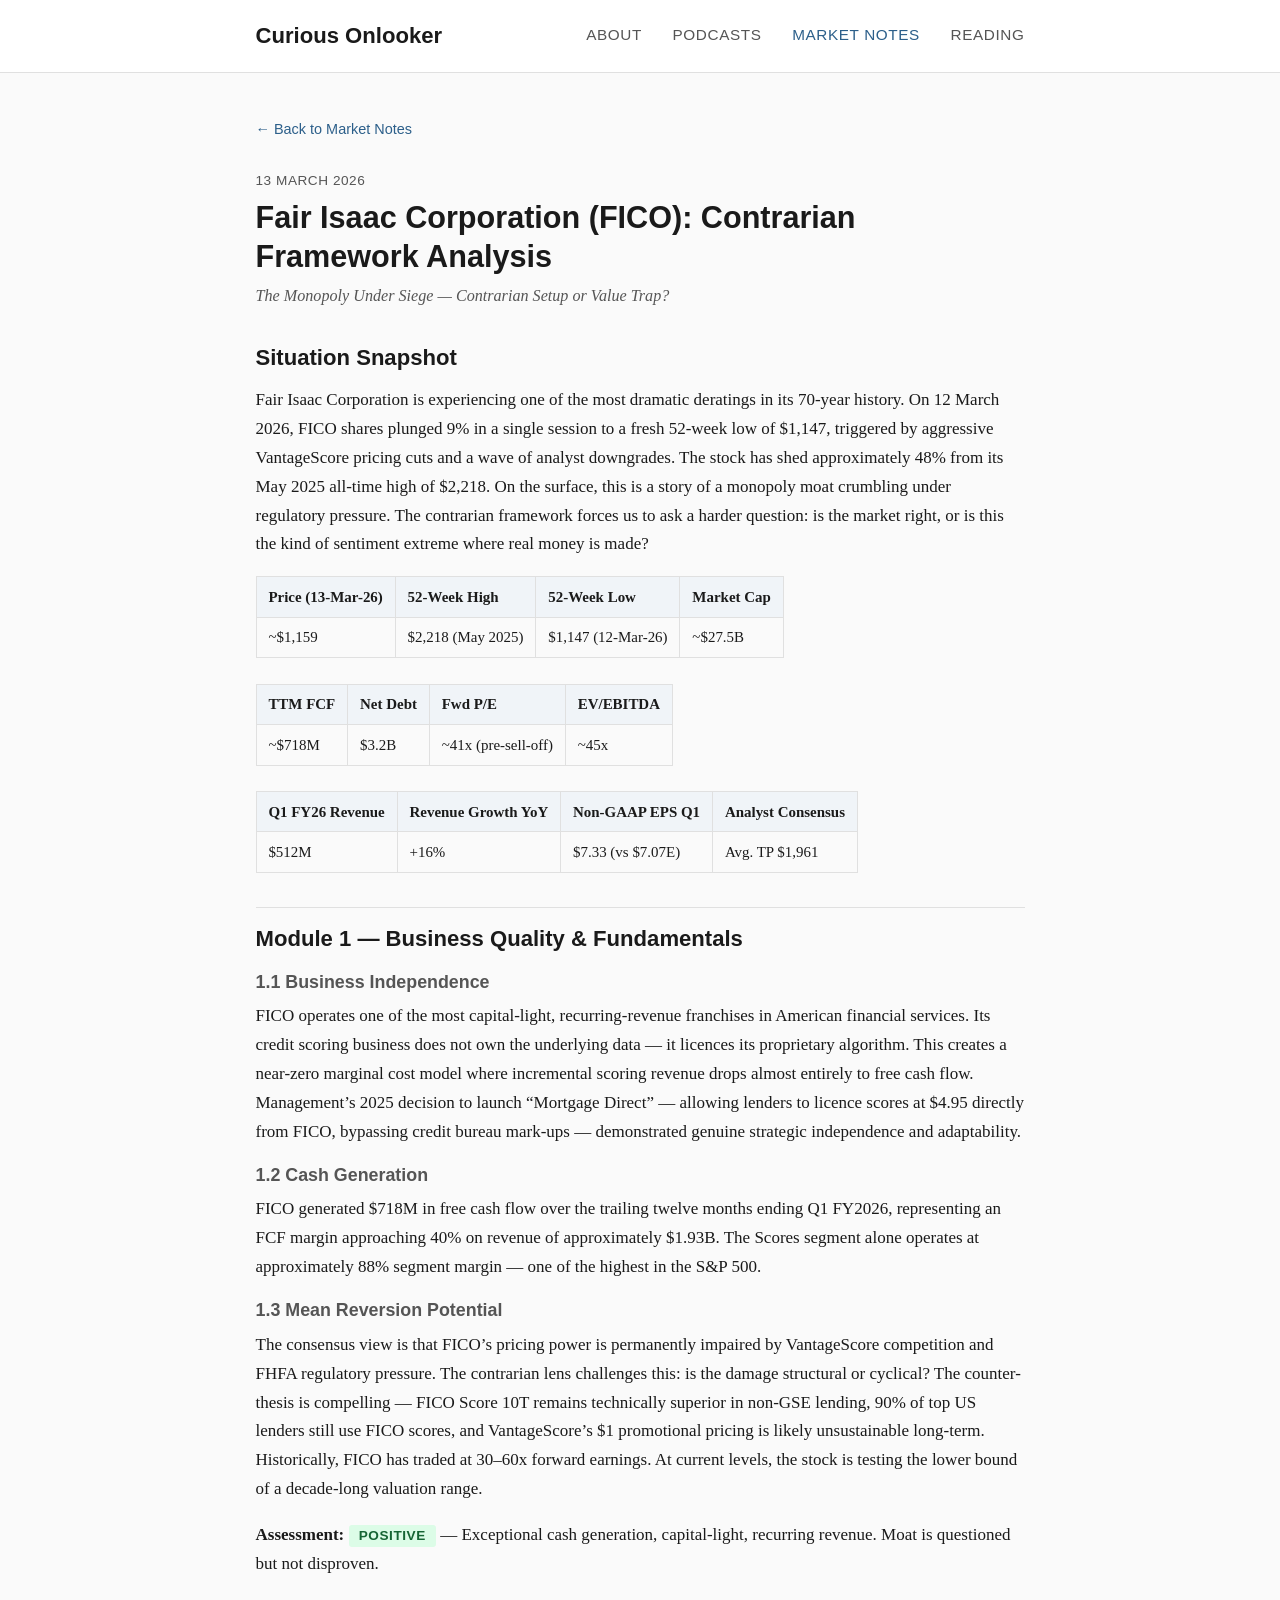
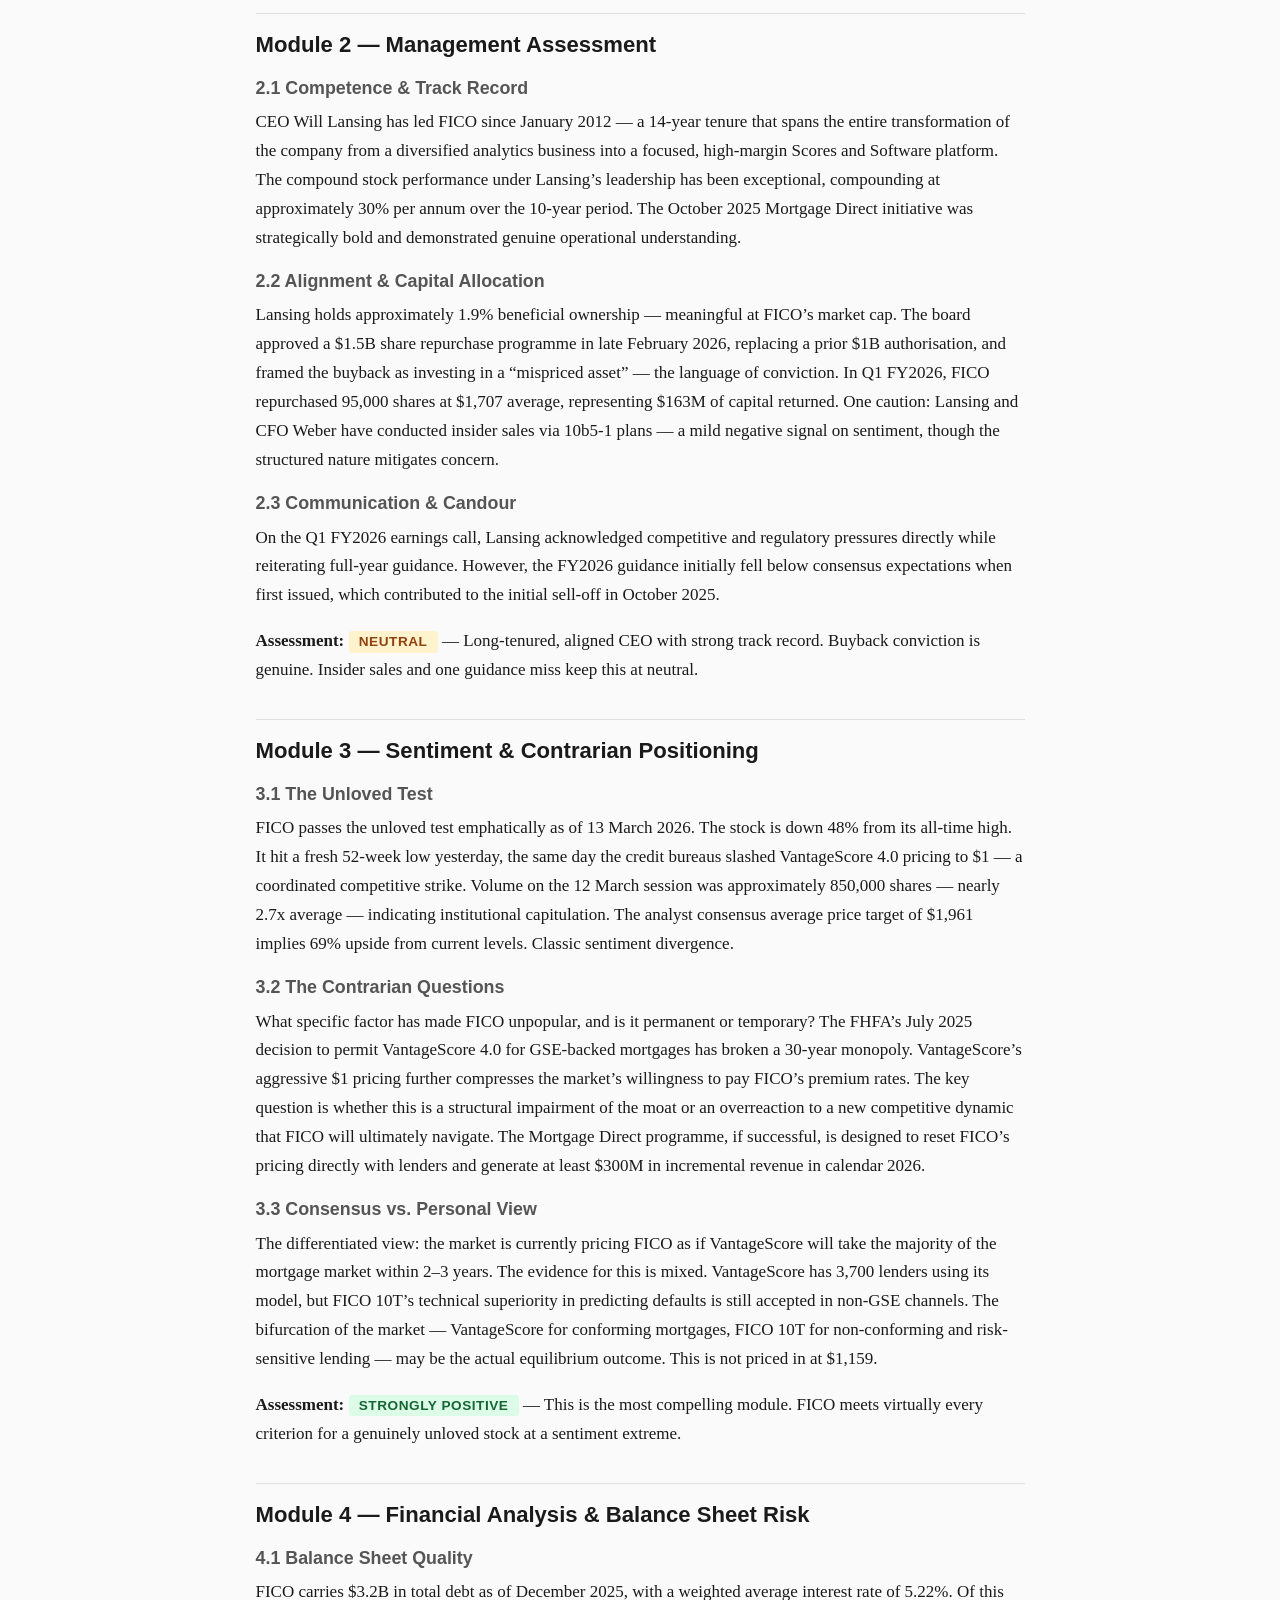
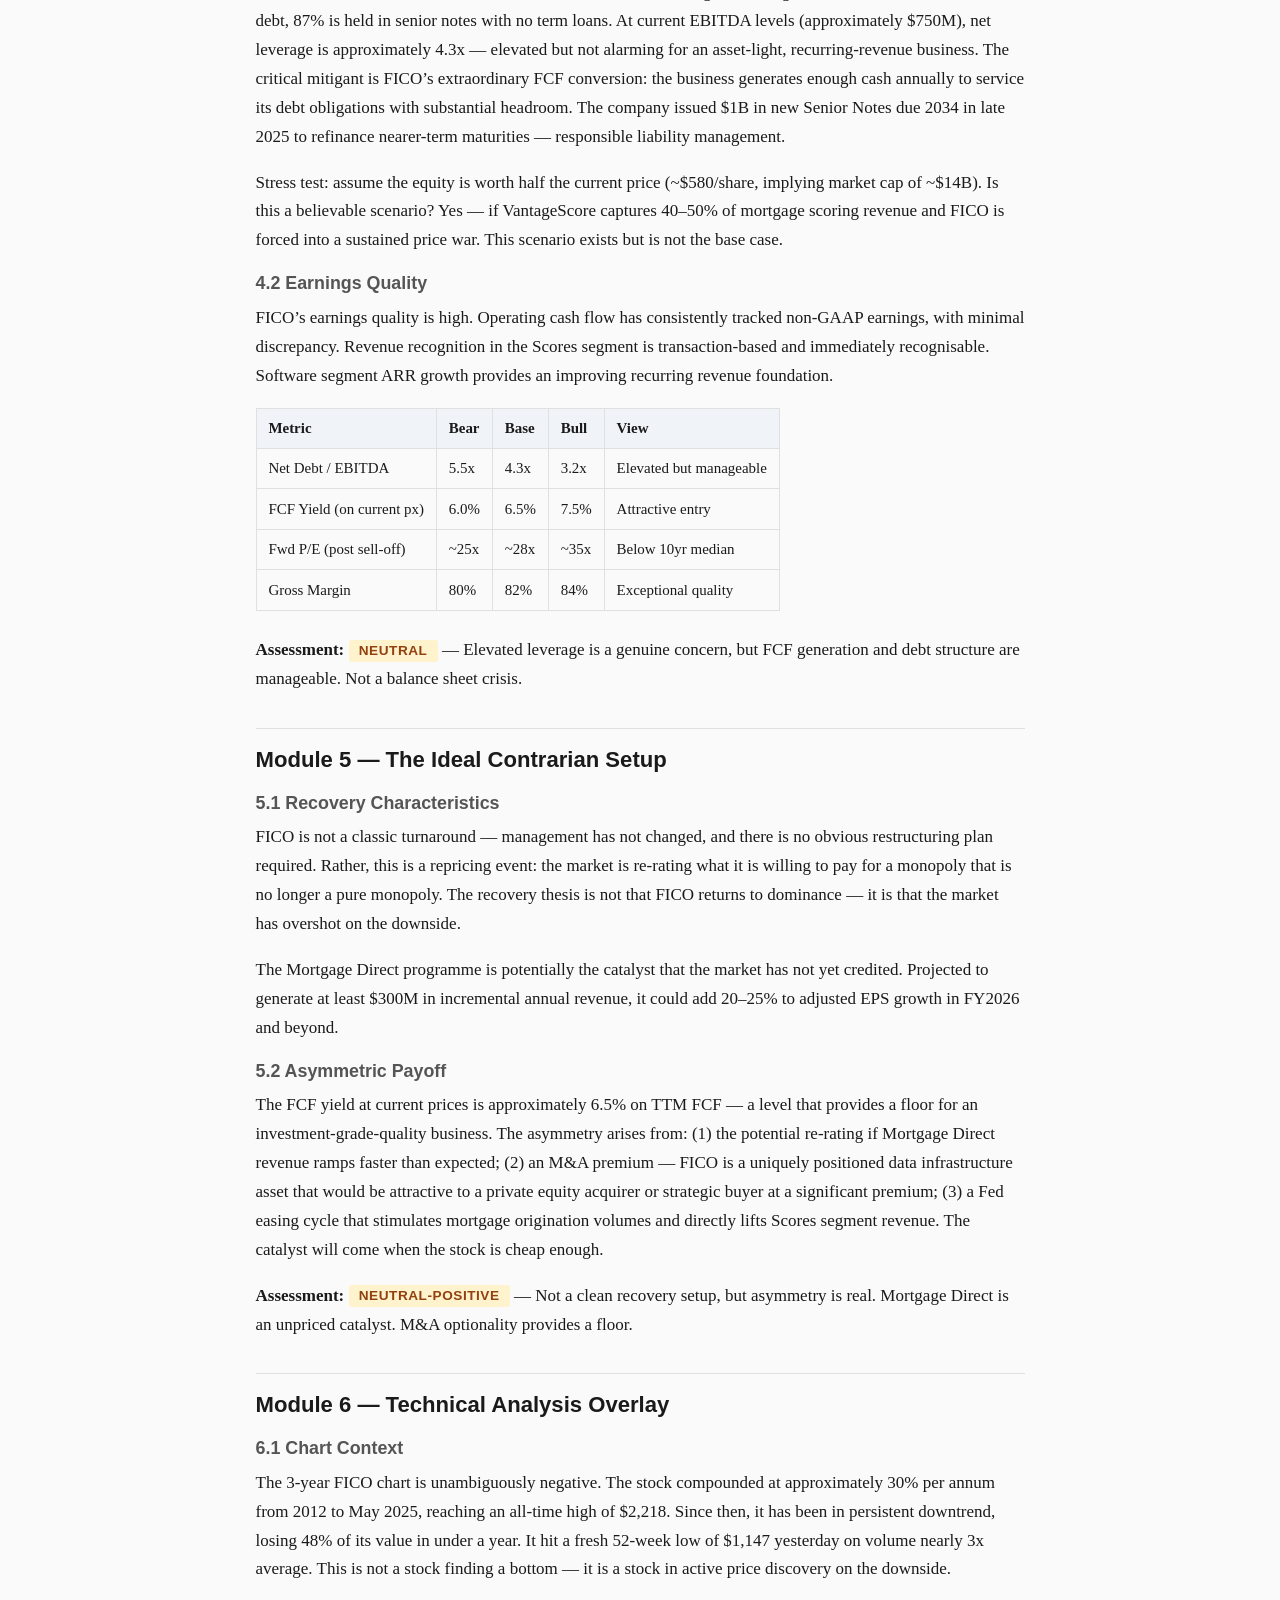
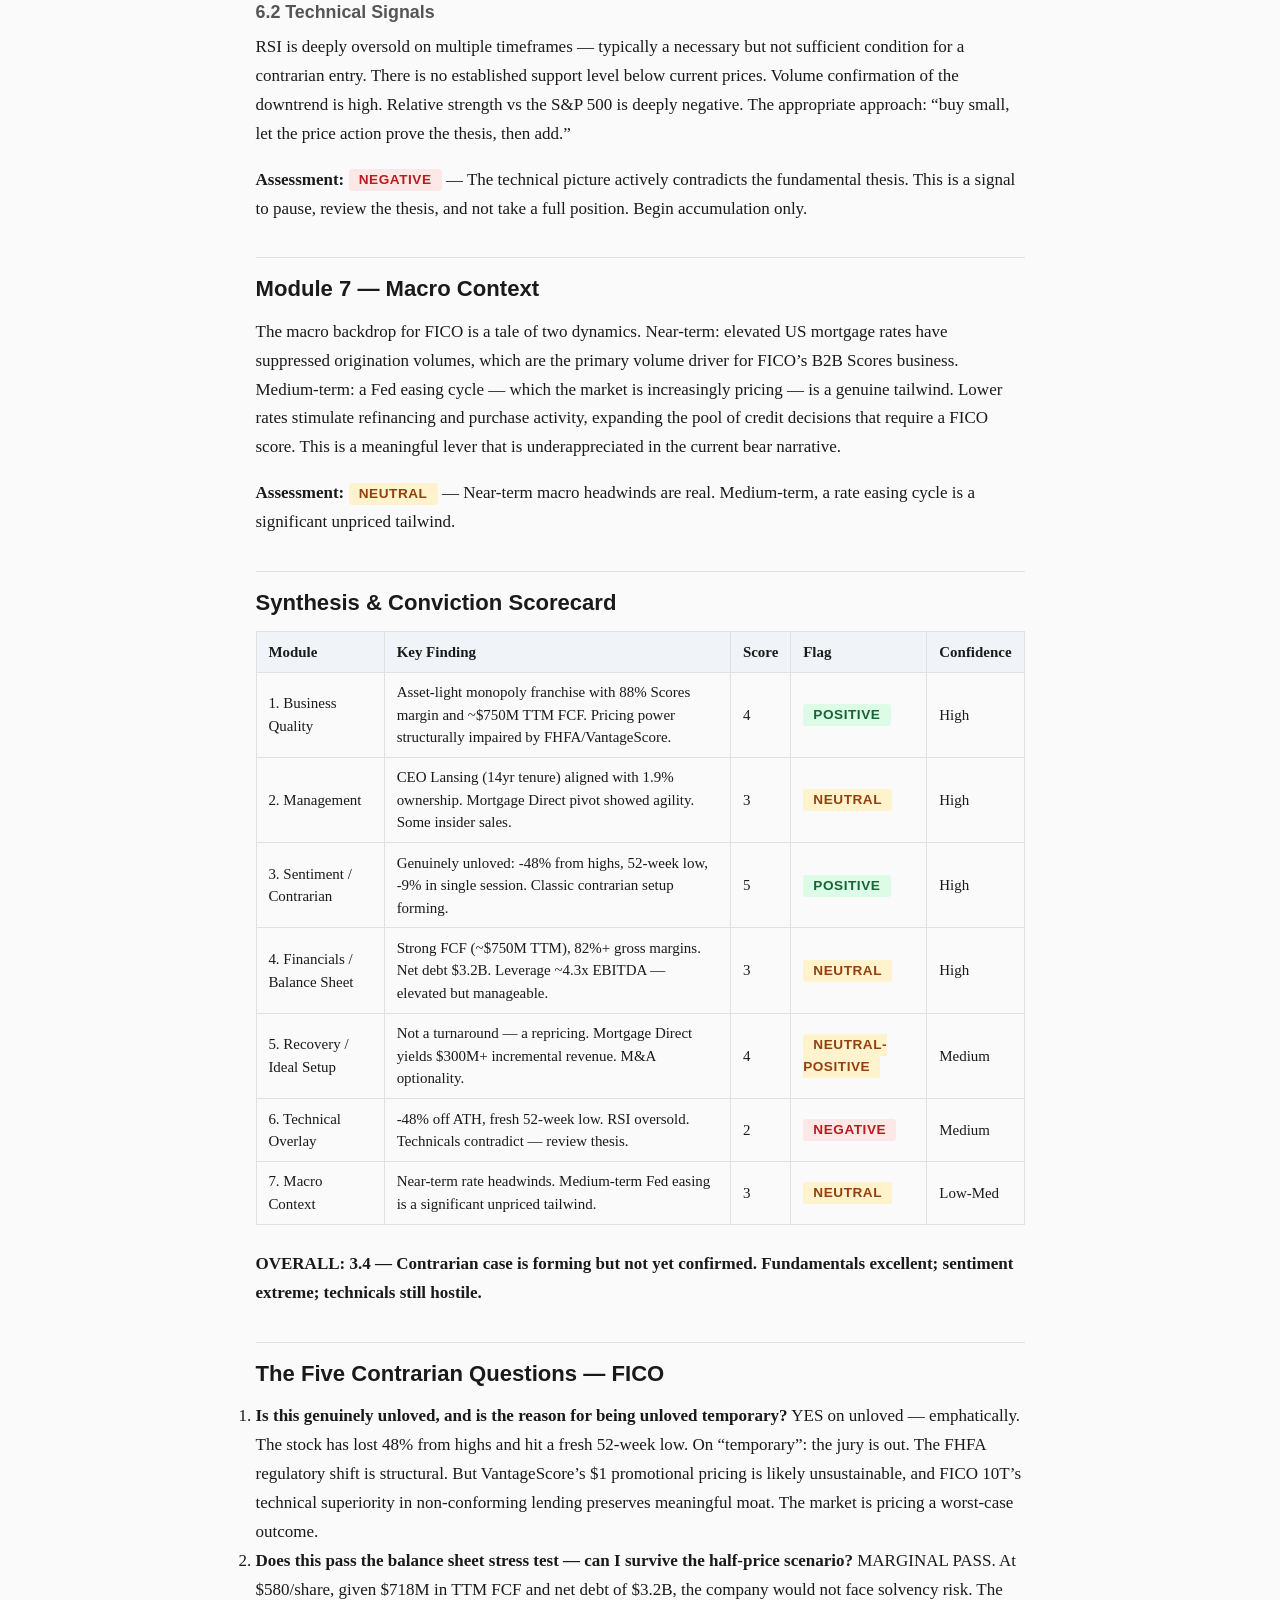
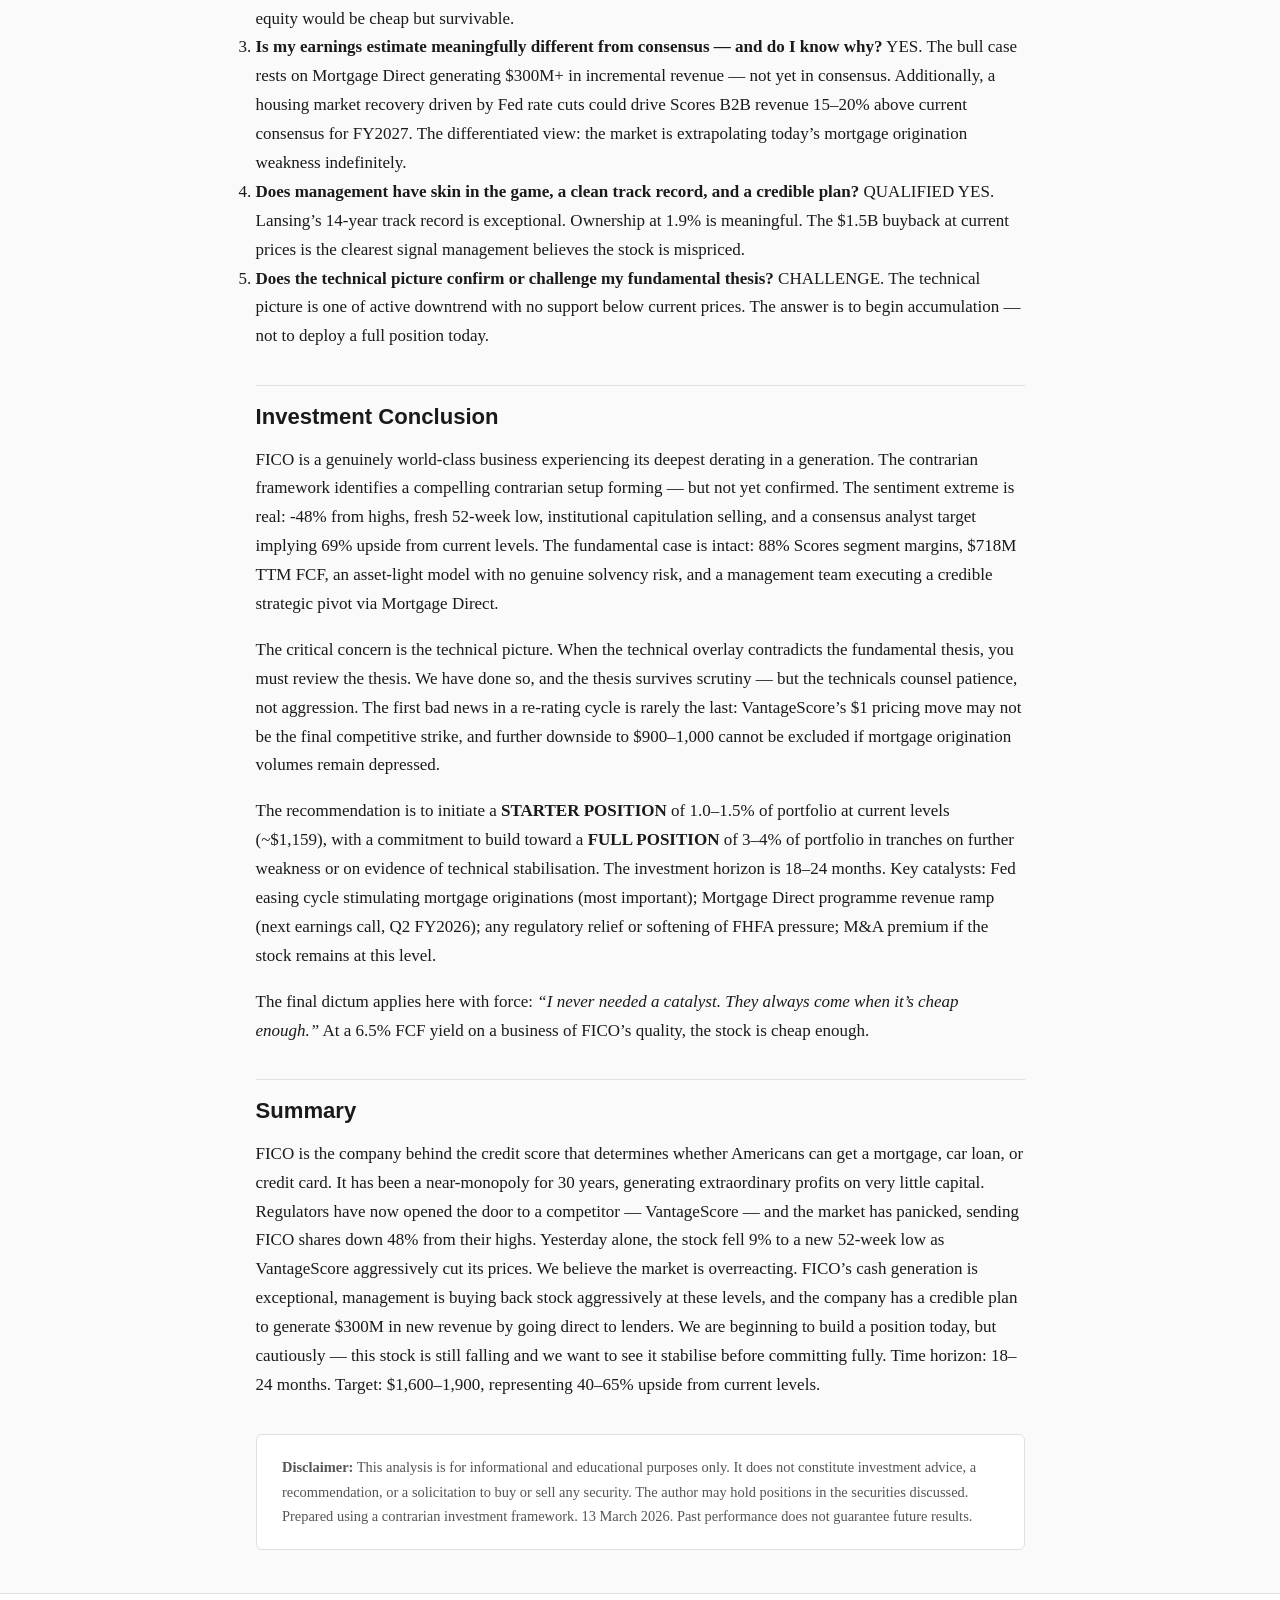
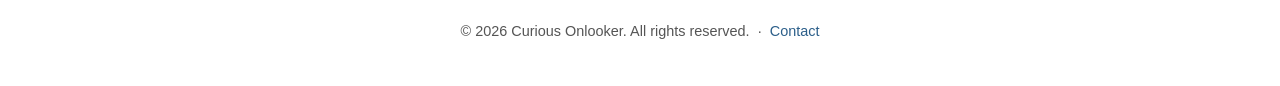
==== commit d2ce9ce0: "Add contact email to footer across all pages Co-Authored-By: Claude Sonnet 4.6 <noreply@anthropic.co" ====
--- a/fico-contrarian-analysis.html
+++ b/fico-contrarian-analysis.html
@@ -199,7 +199,7 @@
   </main>
 
   <footer>
-    <p>&copy; 2026 Curious Onlooker. All rights reserved.</p>
+    <p>&copy; 2026 Curious Onlooker. All rights reserved. &nbsp;&middot;&nbsp; <a href="mailto:huanggongwu@gmail.com">Contact</a></p>
   </footer>
 
   <script src="js/main.js"></script>
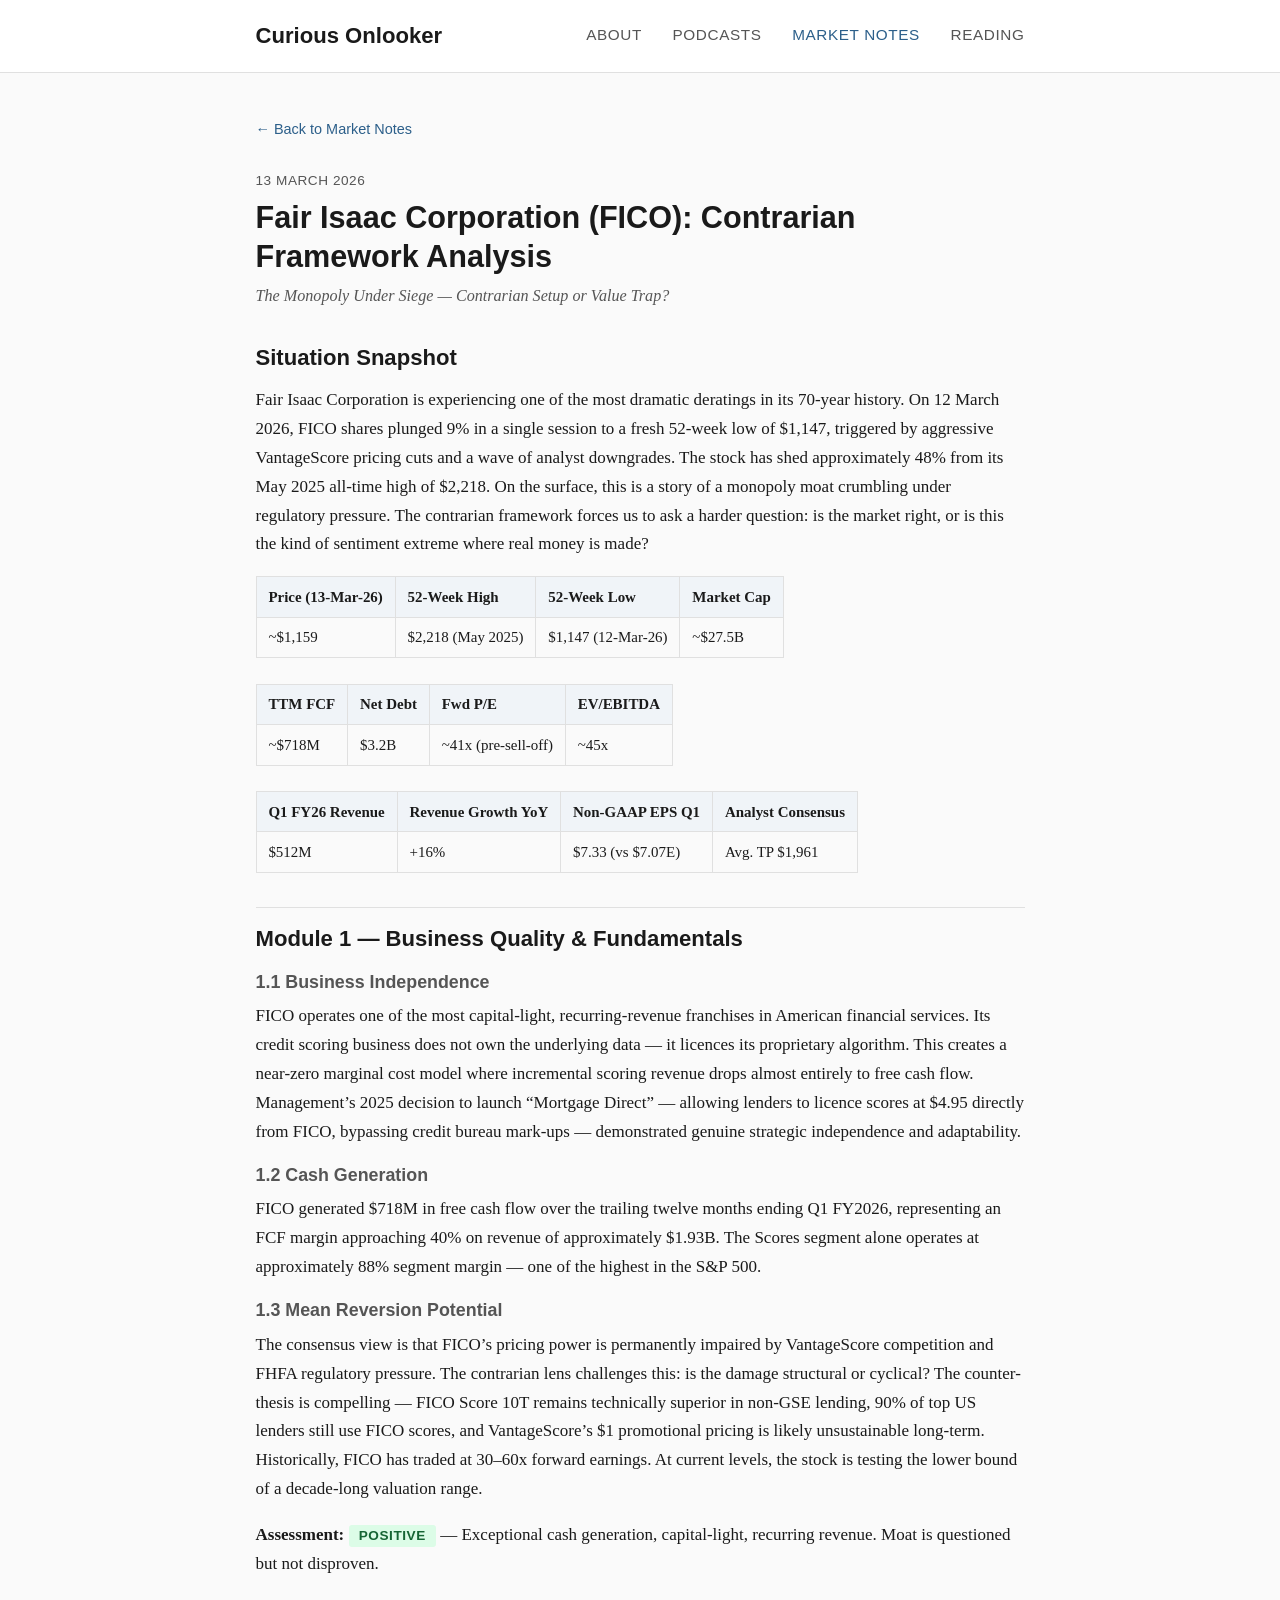
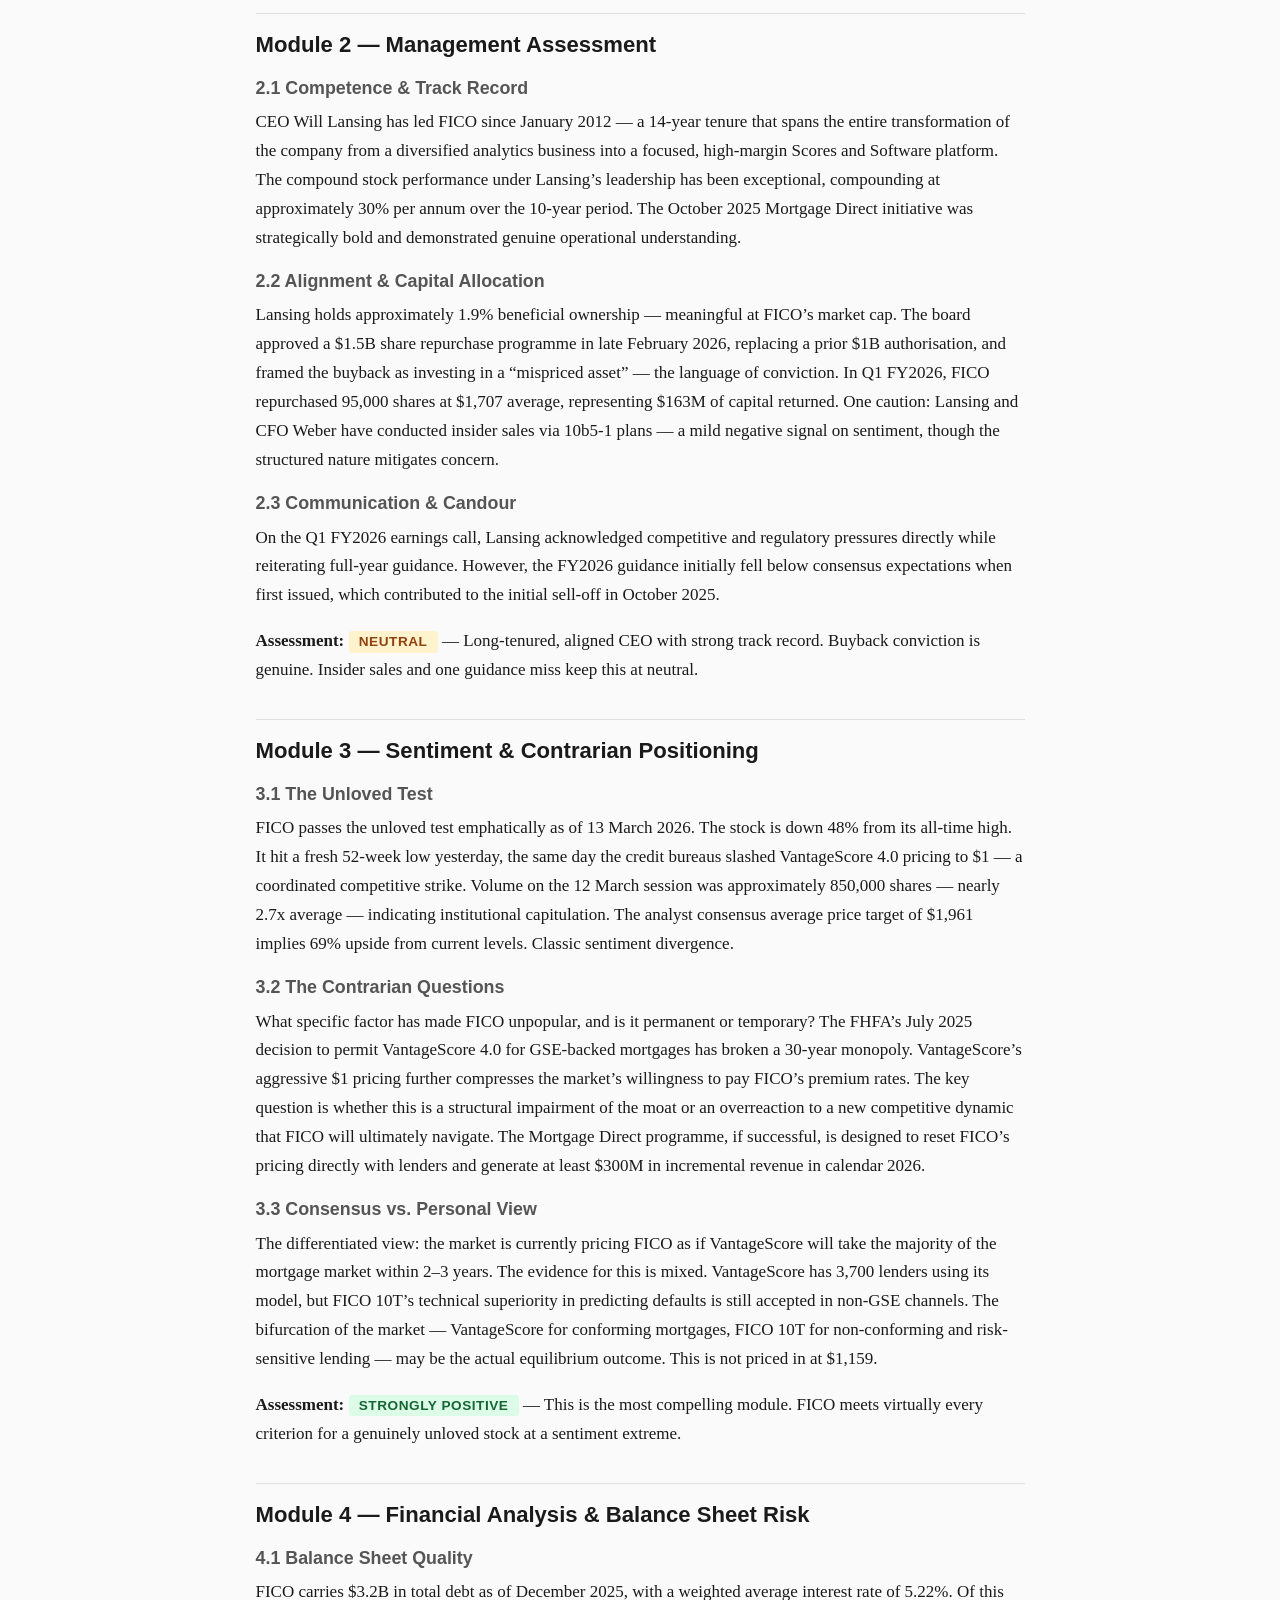
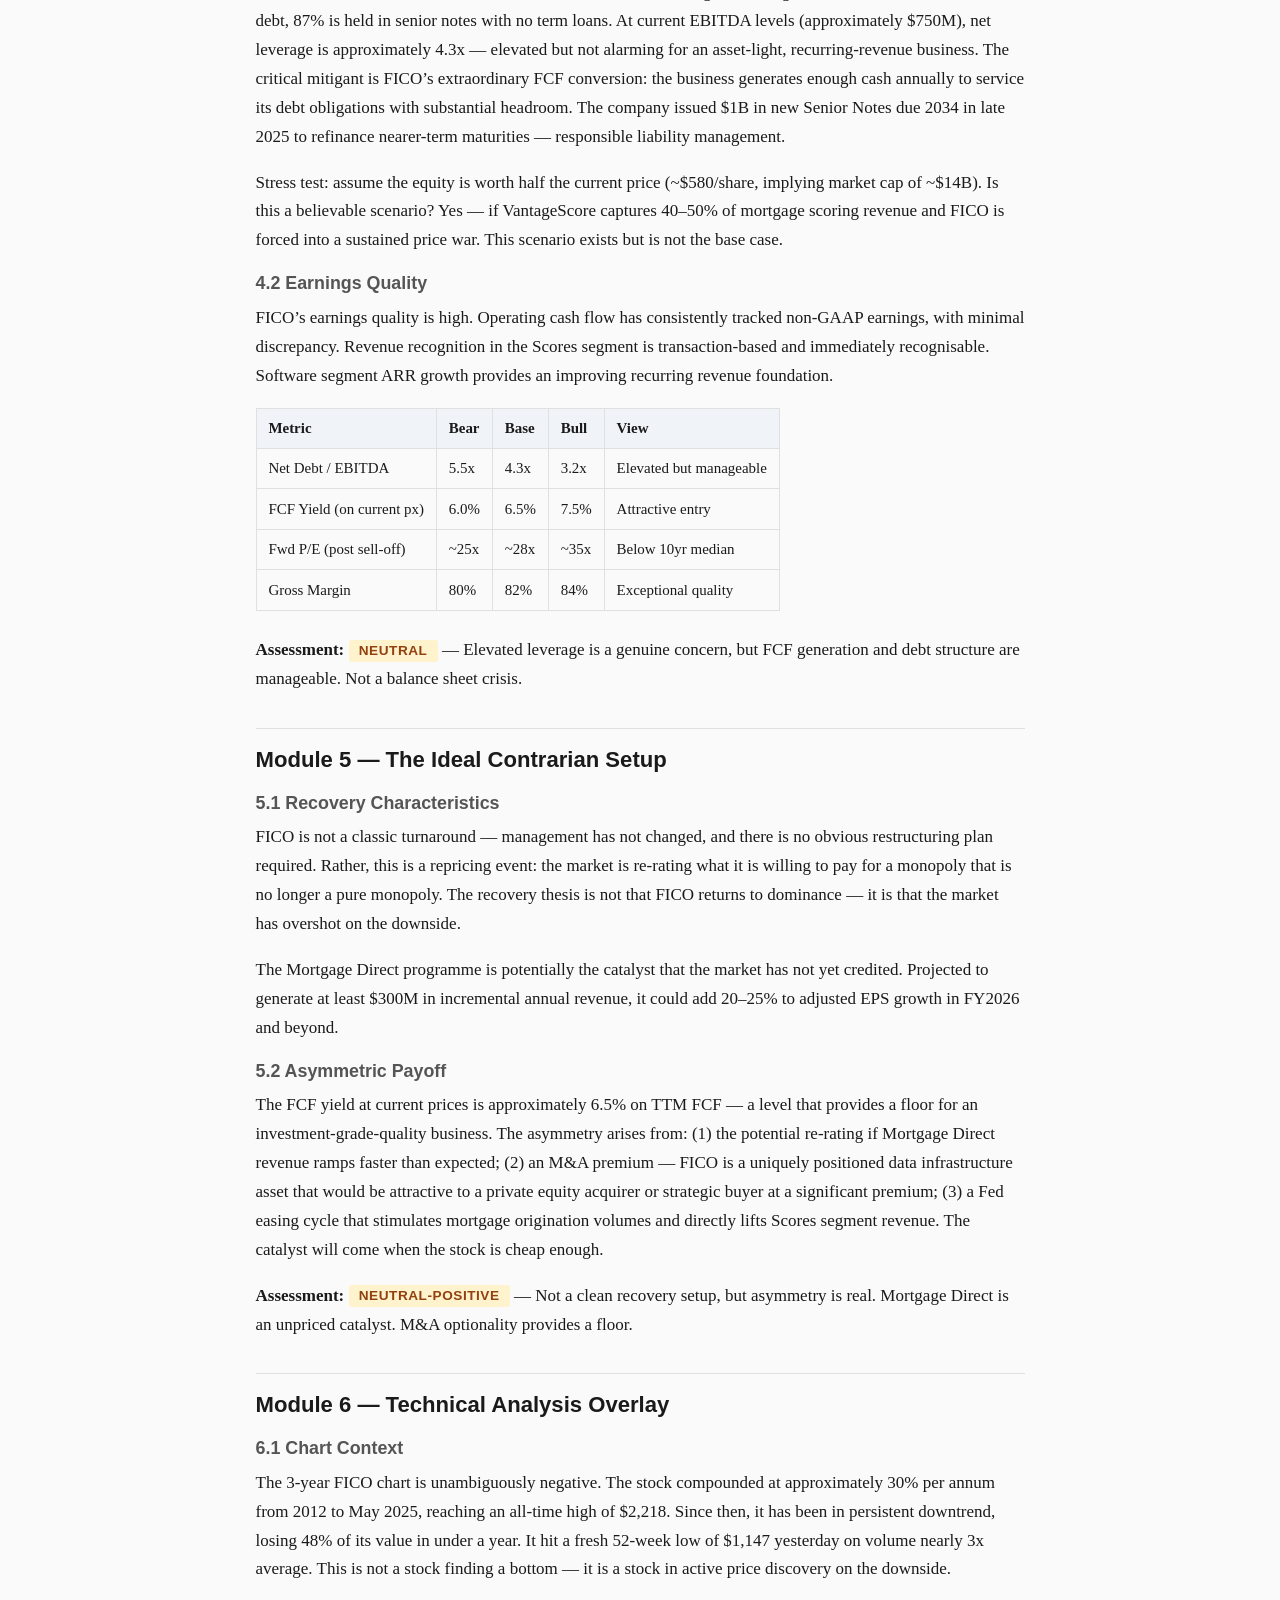
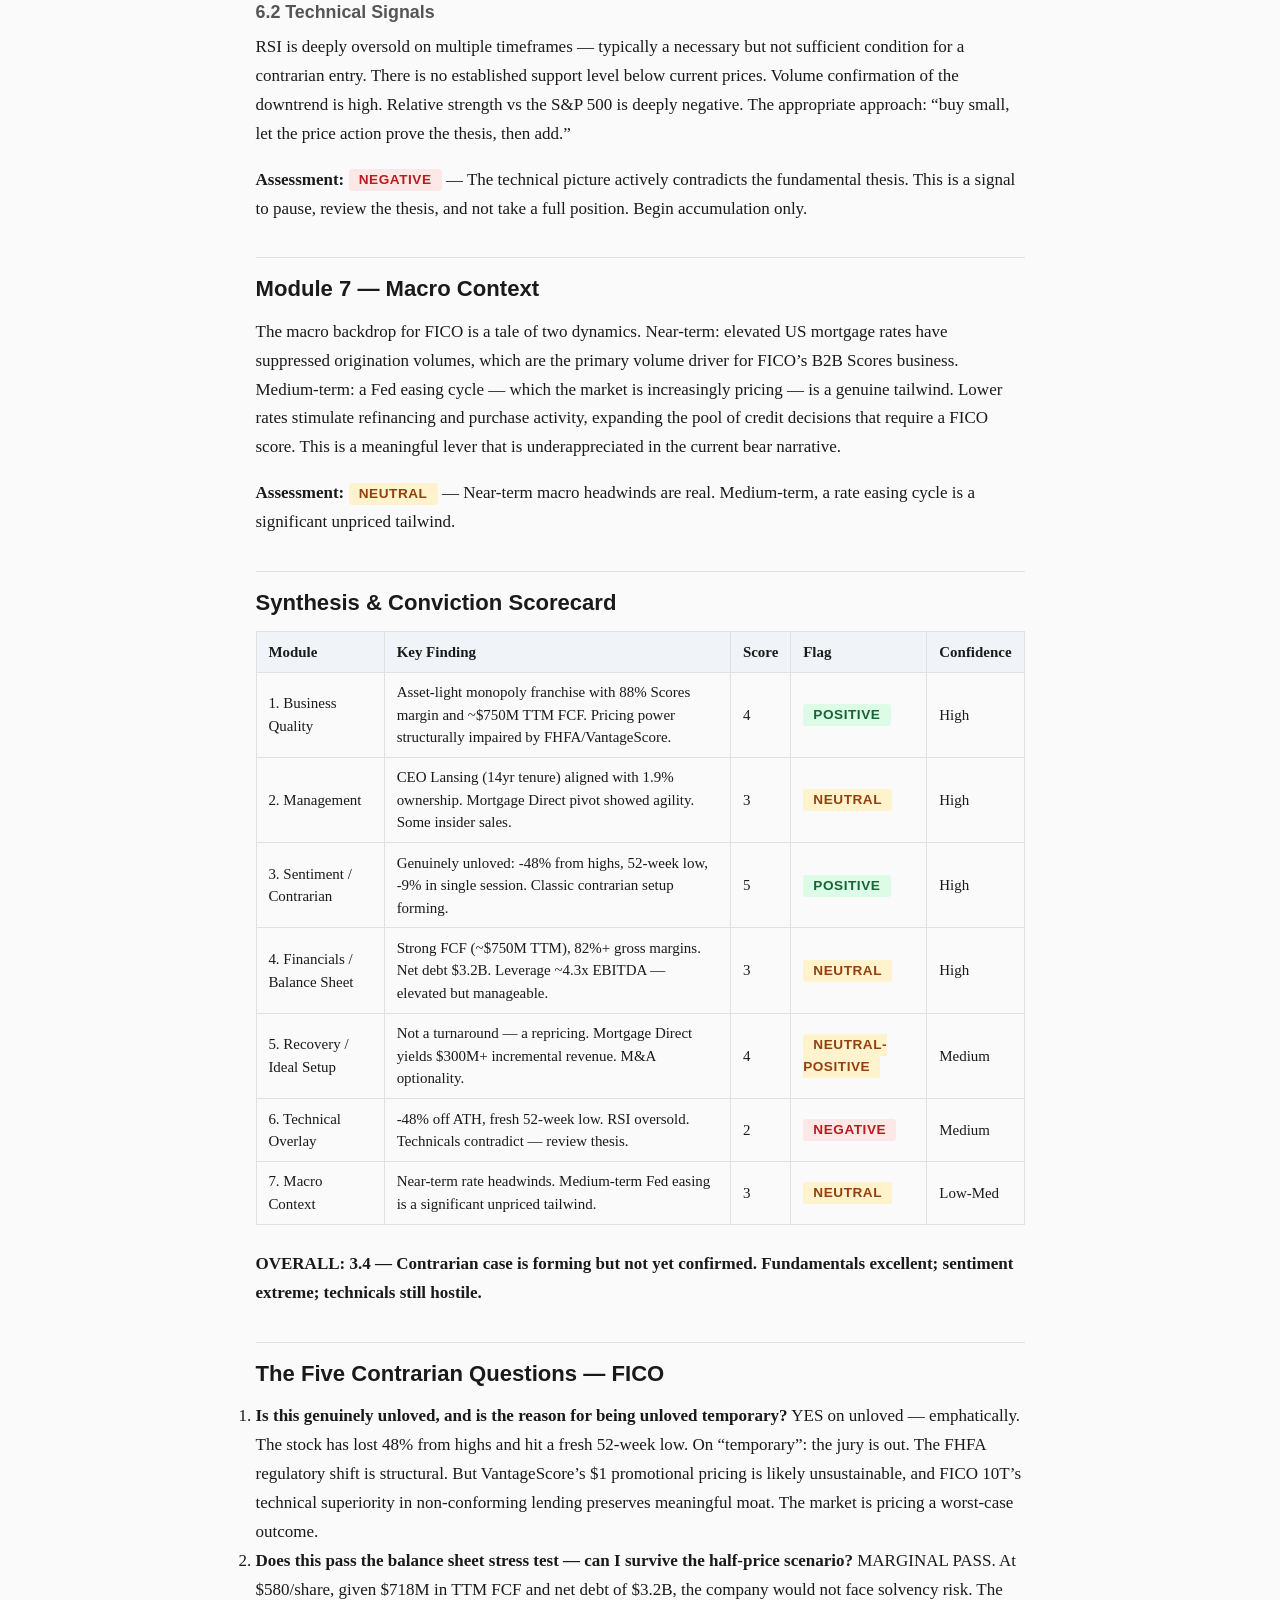
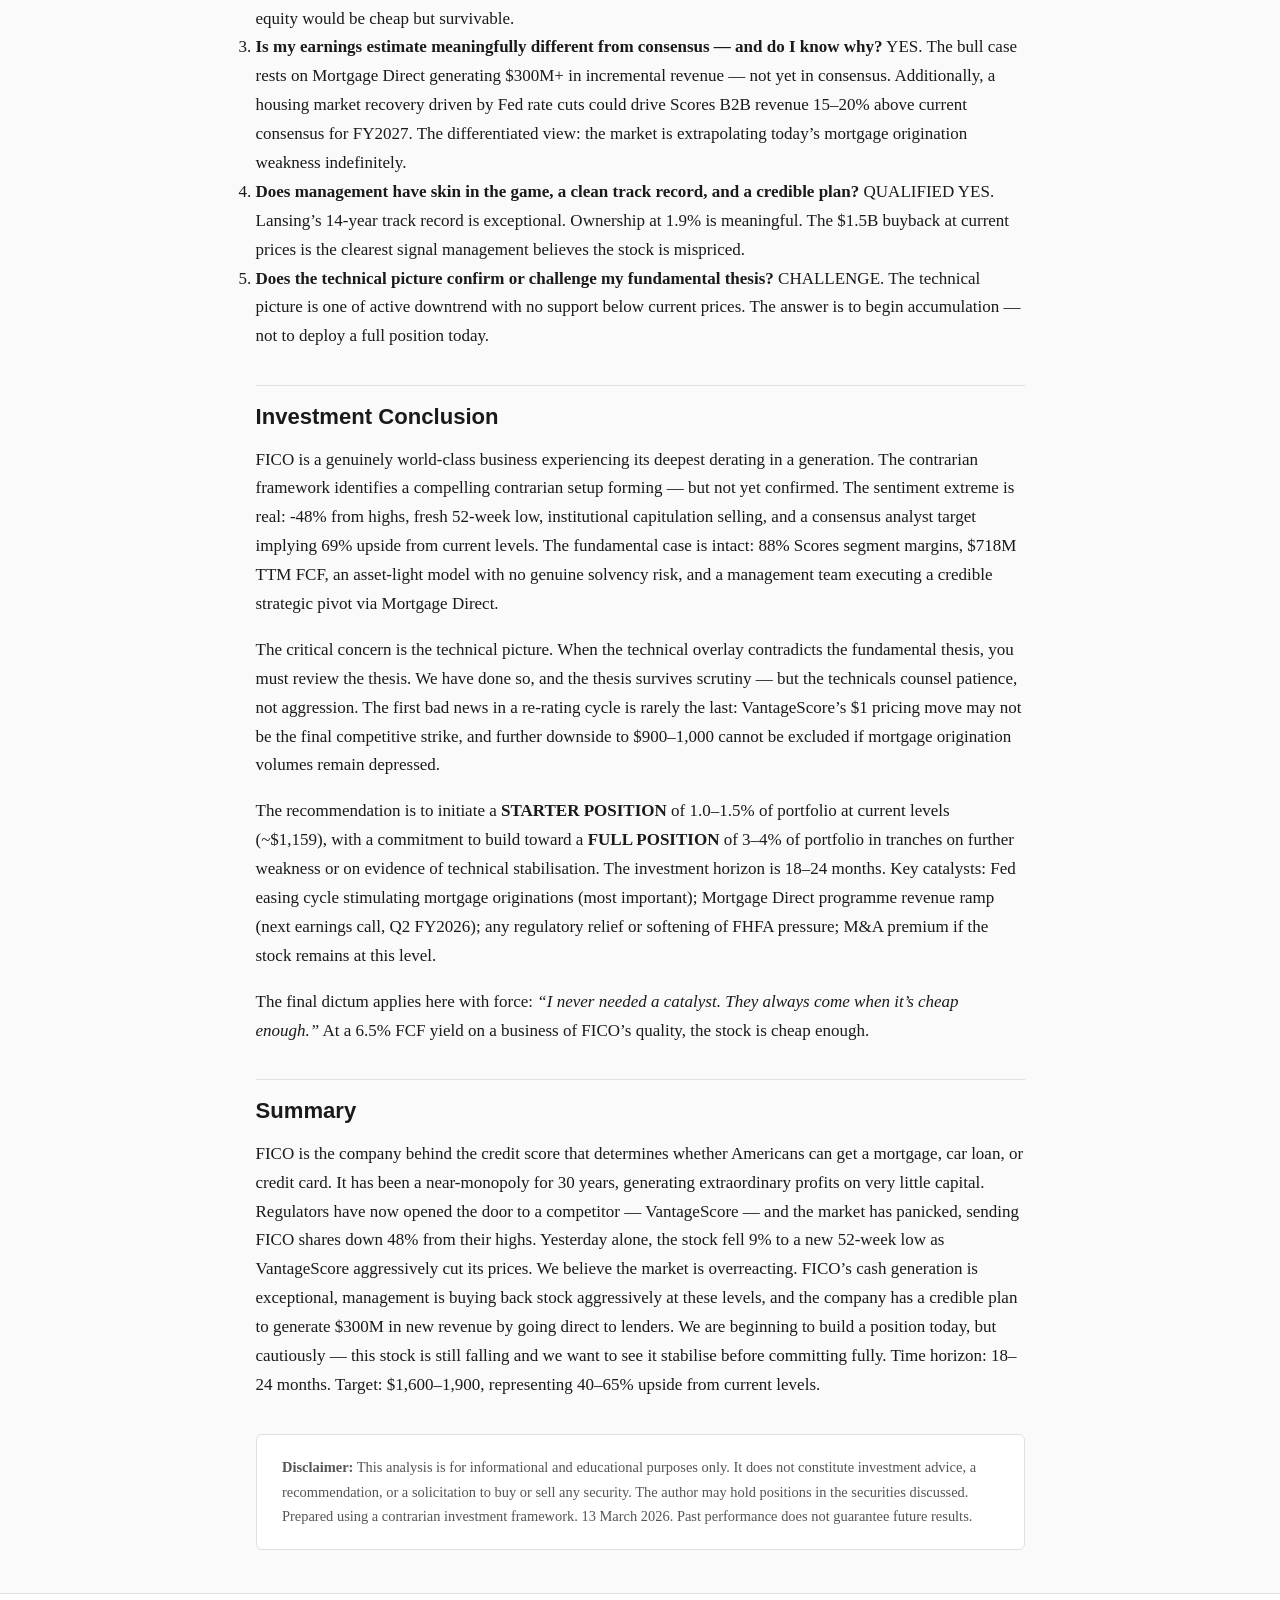
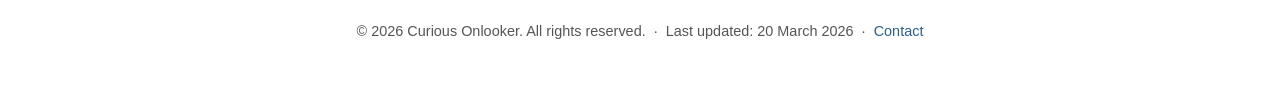
==== commit 7f61461c: "Add last updated date to footer Co-Authored-By: Claude Sonnet 4.6 <noreply@anthropic.com>" ====
--- a/fico-contrarian-analysis.html
+++ b/fico-contrarian-analysis.html
@@ -199,7 +199,7 @@
   </main>
 
   <footer>
-    <p>&copy; 2026 Curious Onlooker. All rights reserved. &nbsp;&middot;&nbsp; <a href="mailto:huanggongwu@gmail.com">Contact</a></p>
+    <p>&copy; 2026 Curious Onlooker. All rights reserved. &nbsp;&middot;&nbsp; Last updated: 20 March 2026 &nbsp;&middot;&nbsp; <a href="mailto:huanggongwu@gmail.com">Contact</a></p>
   </footer>
 
   <script src="js/main.js"></script>
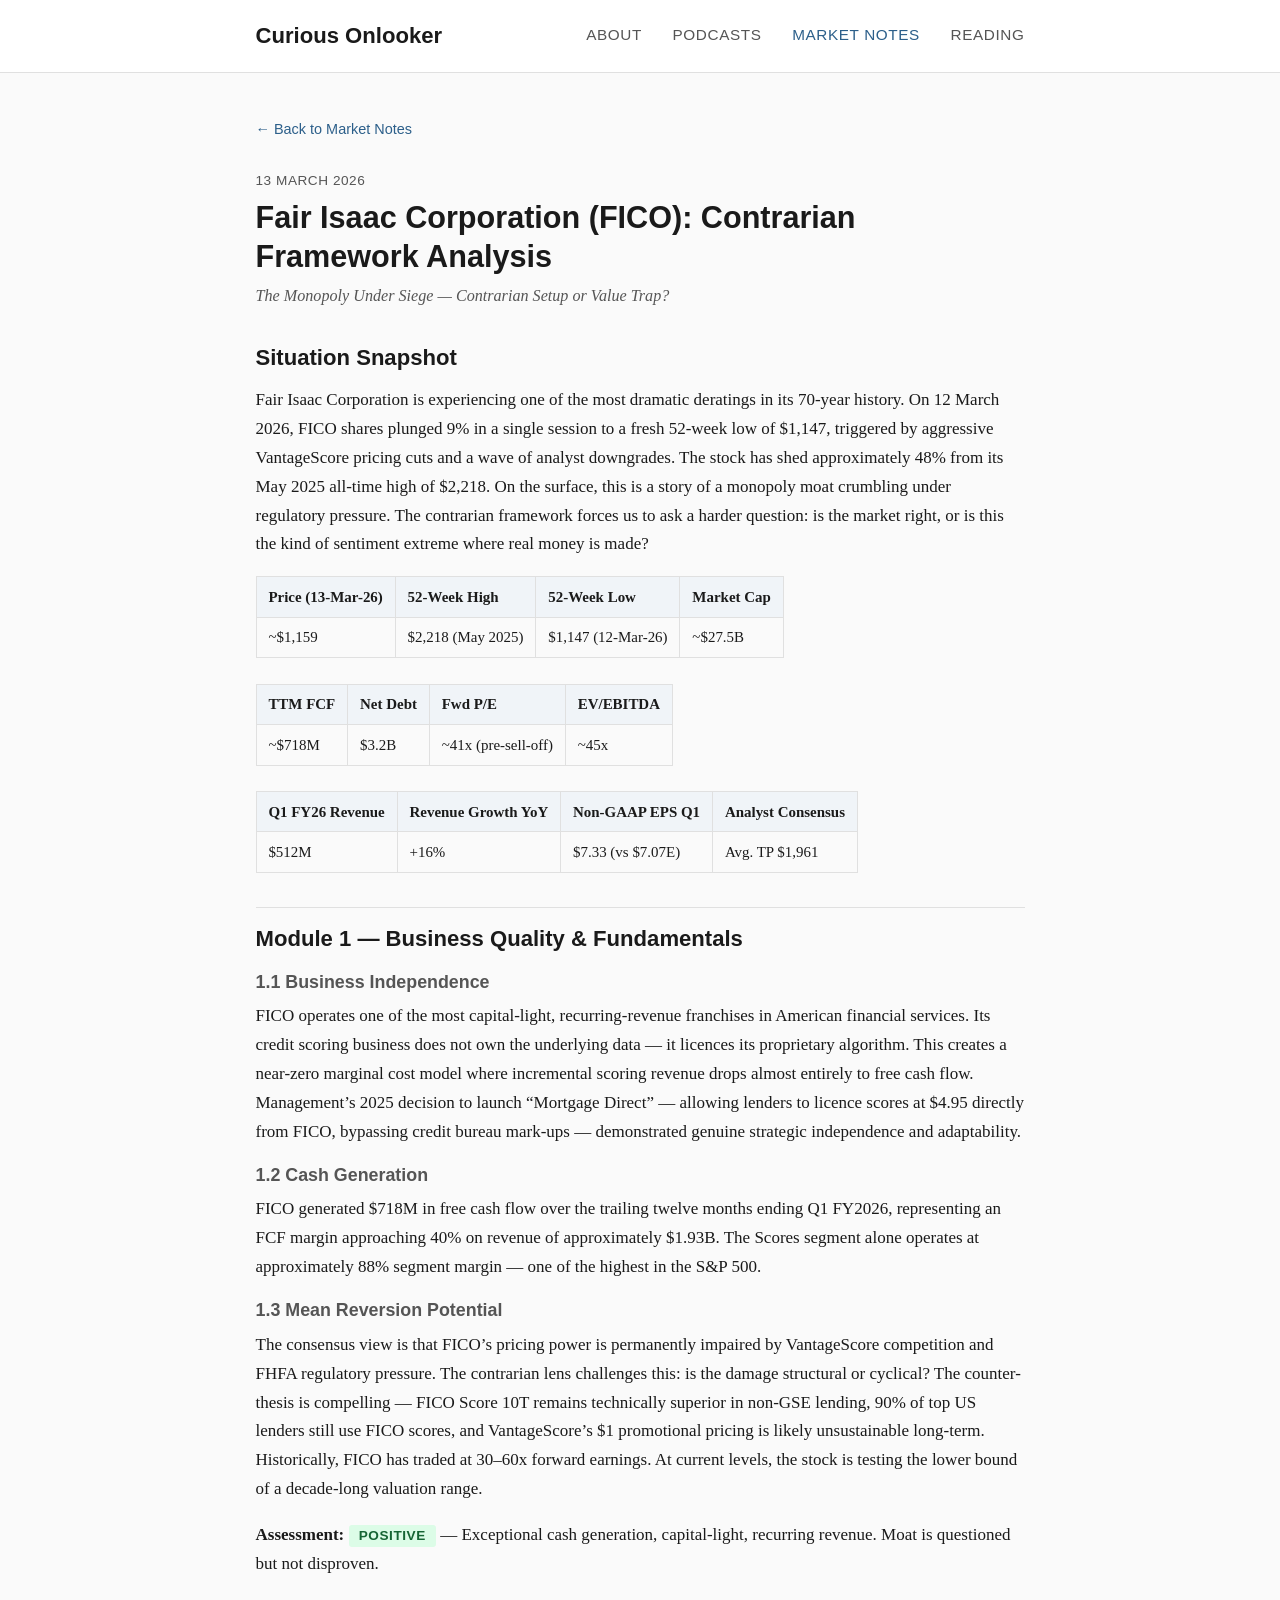
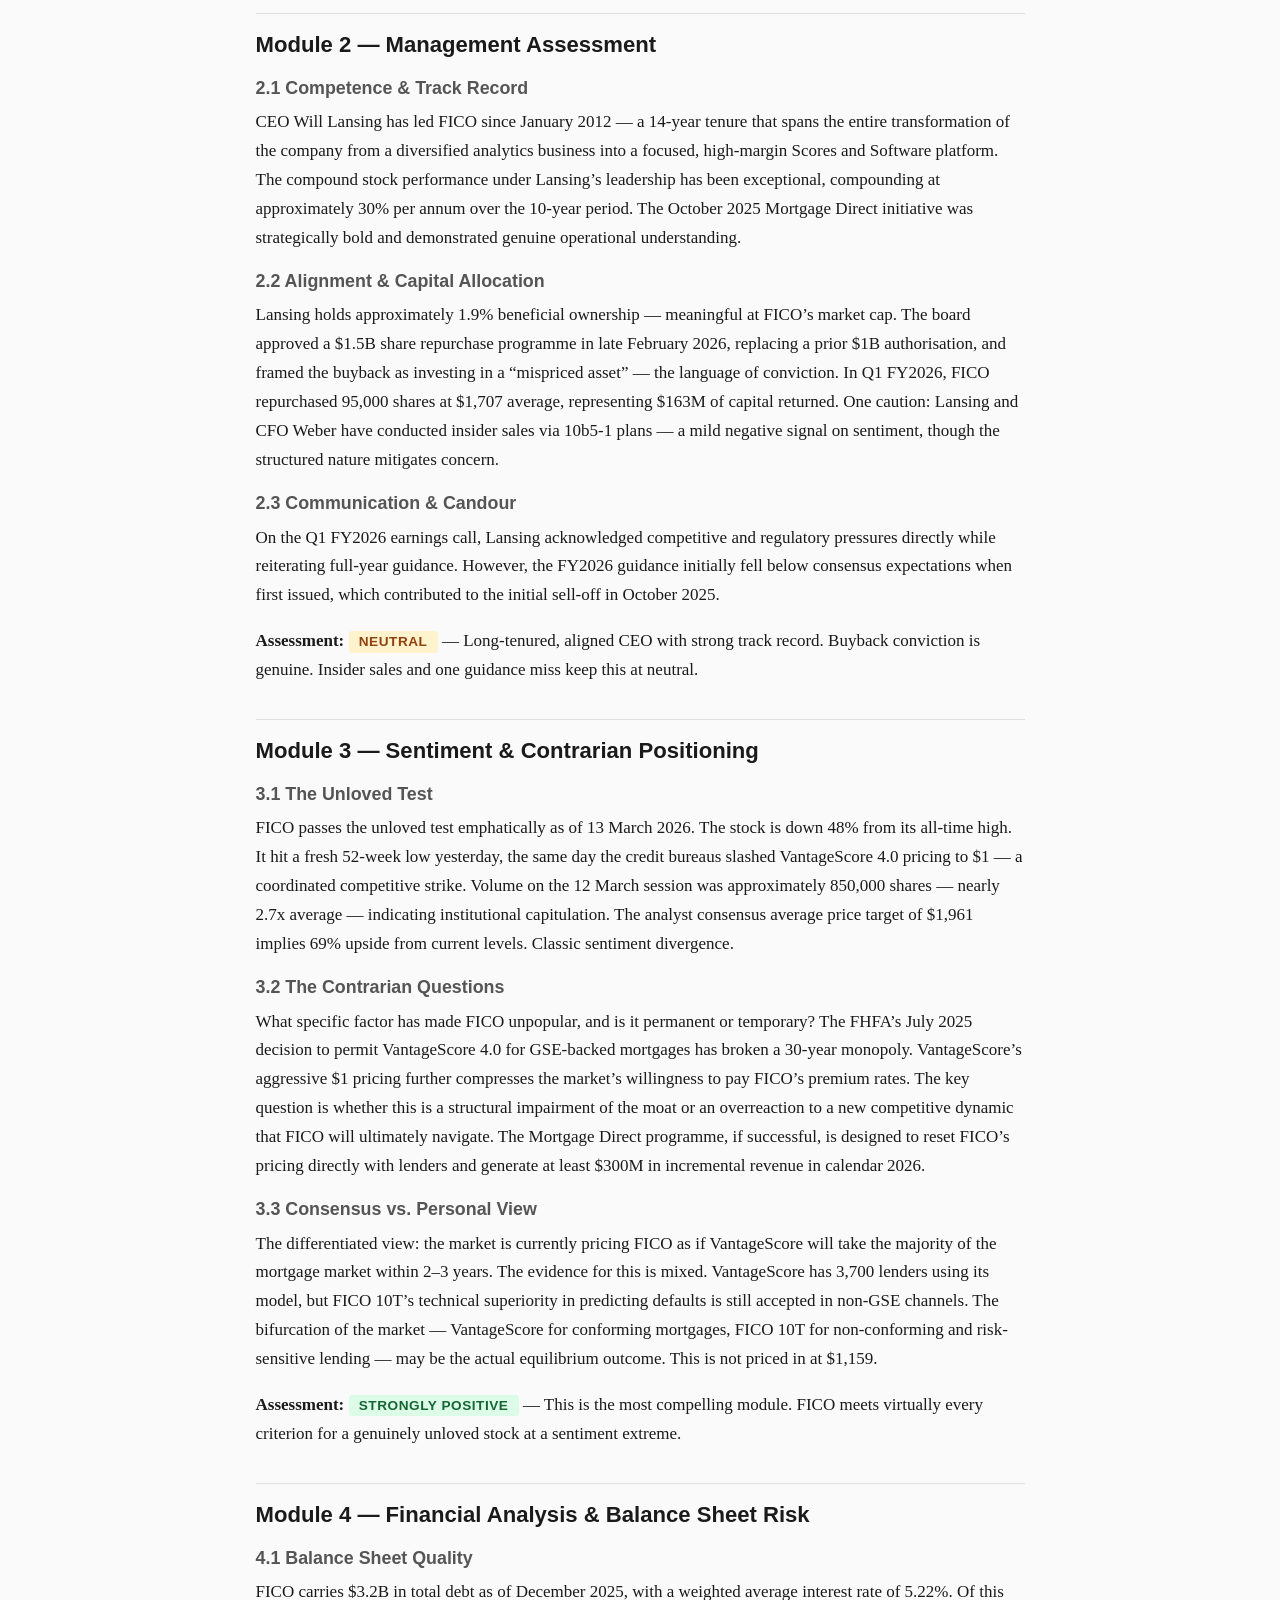
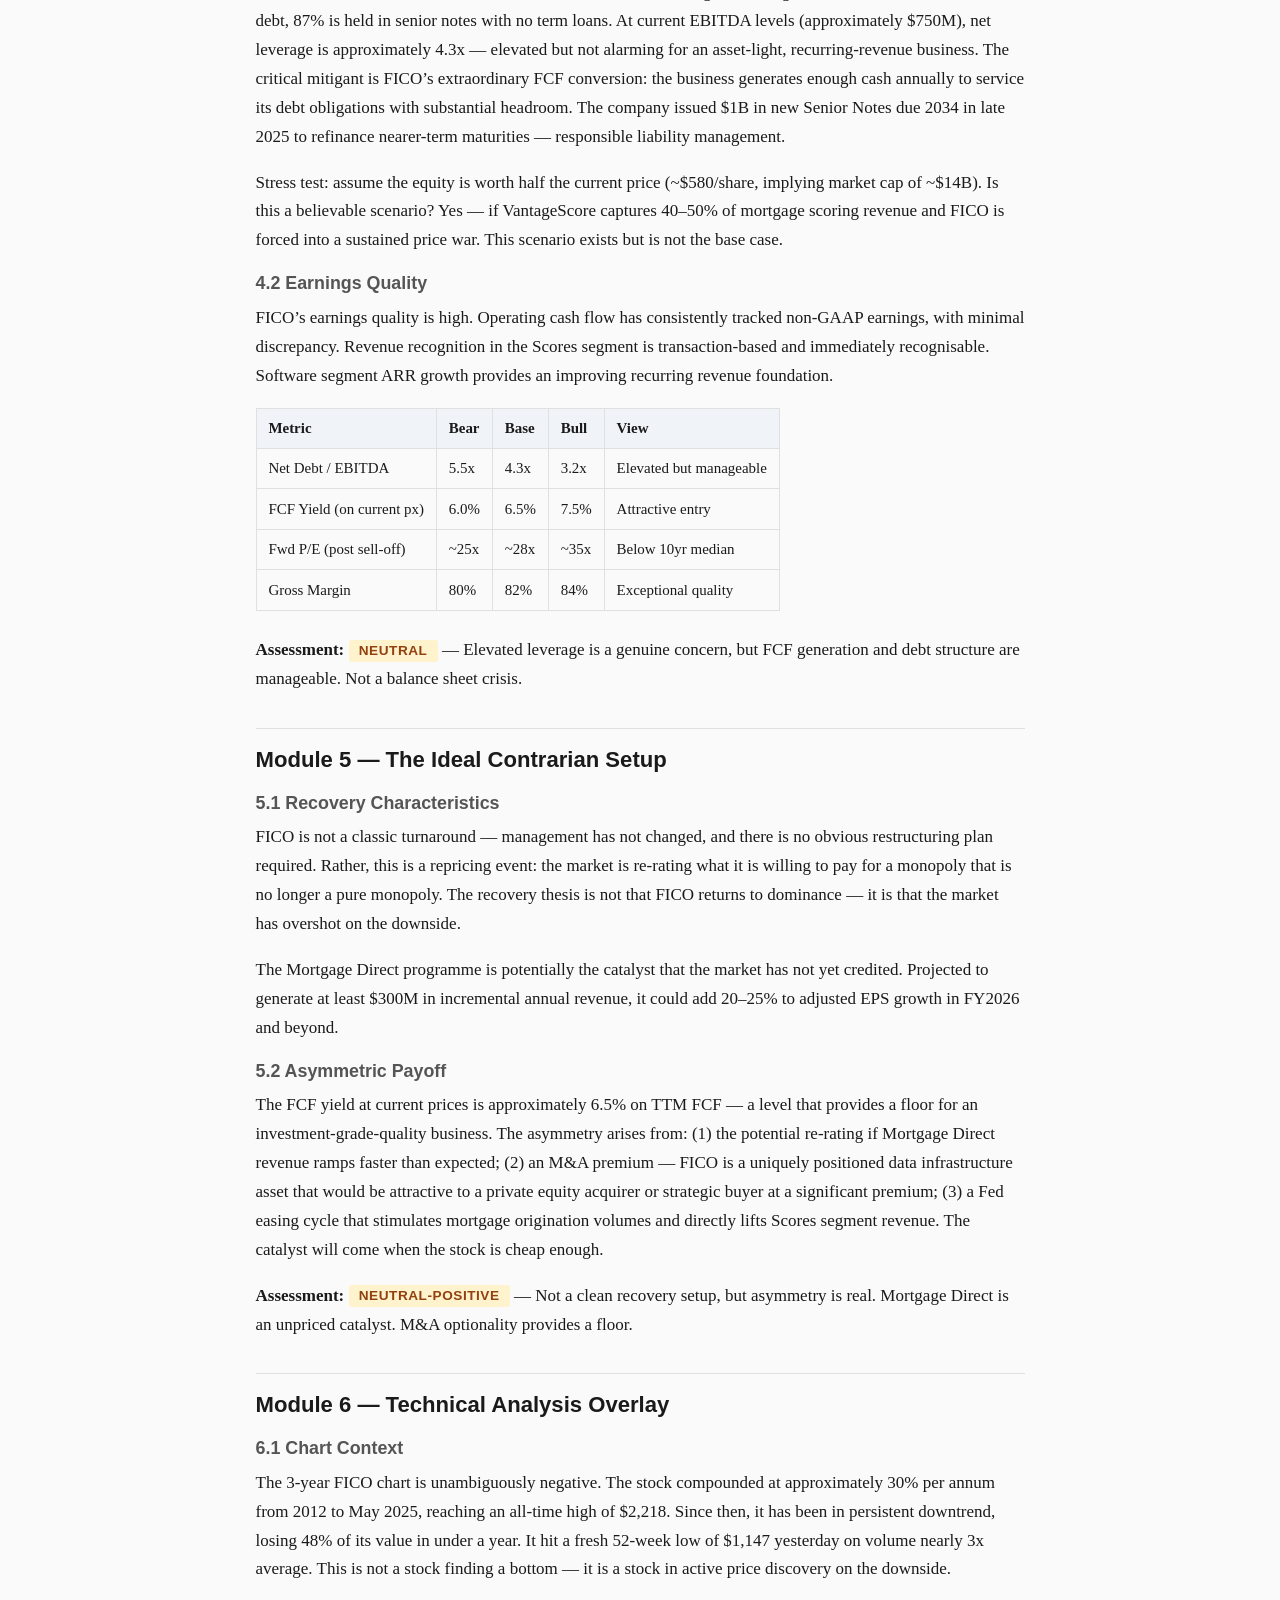
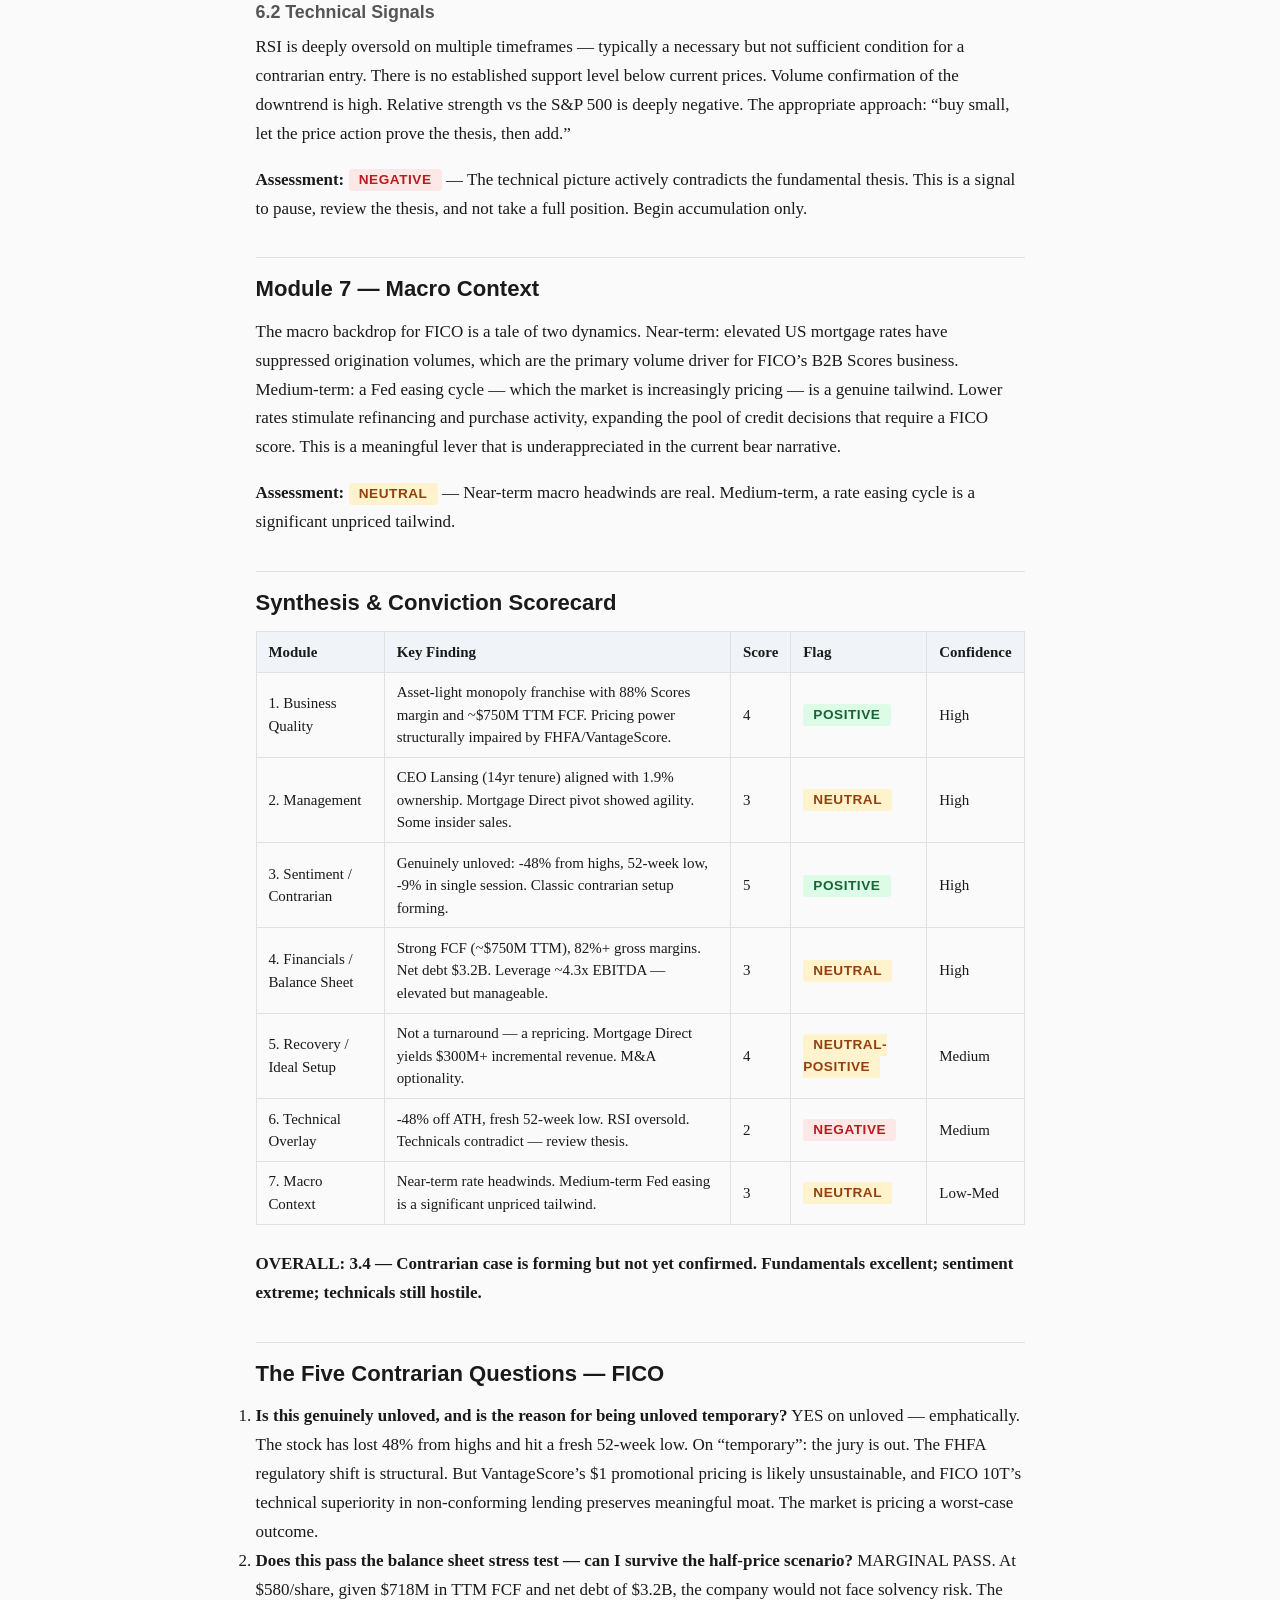
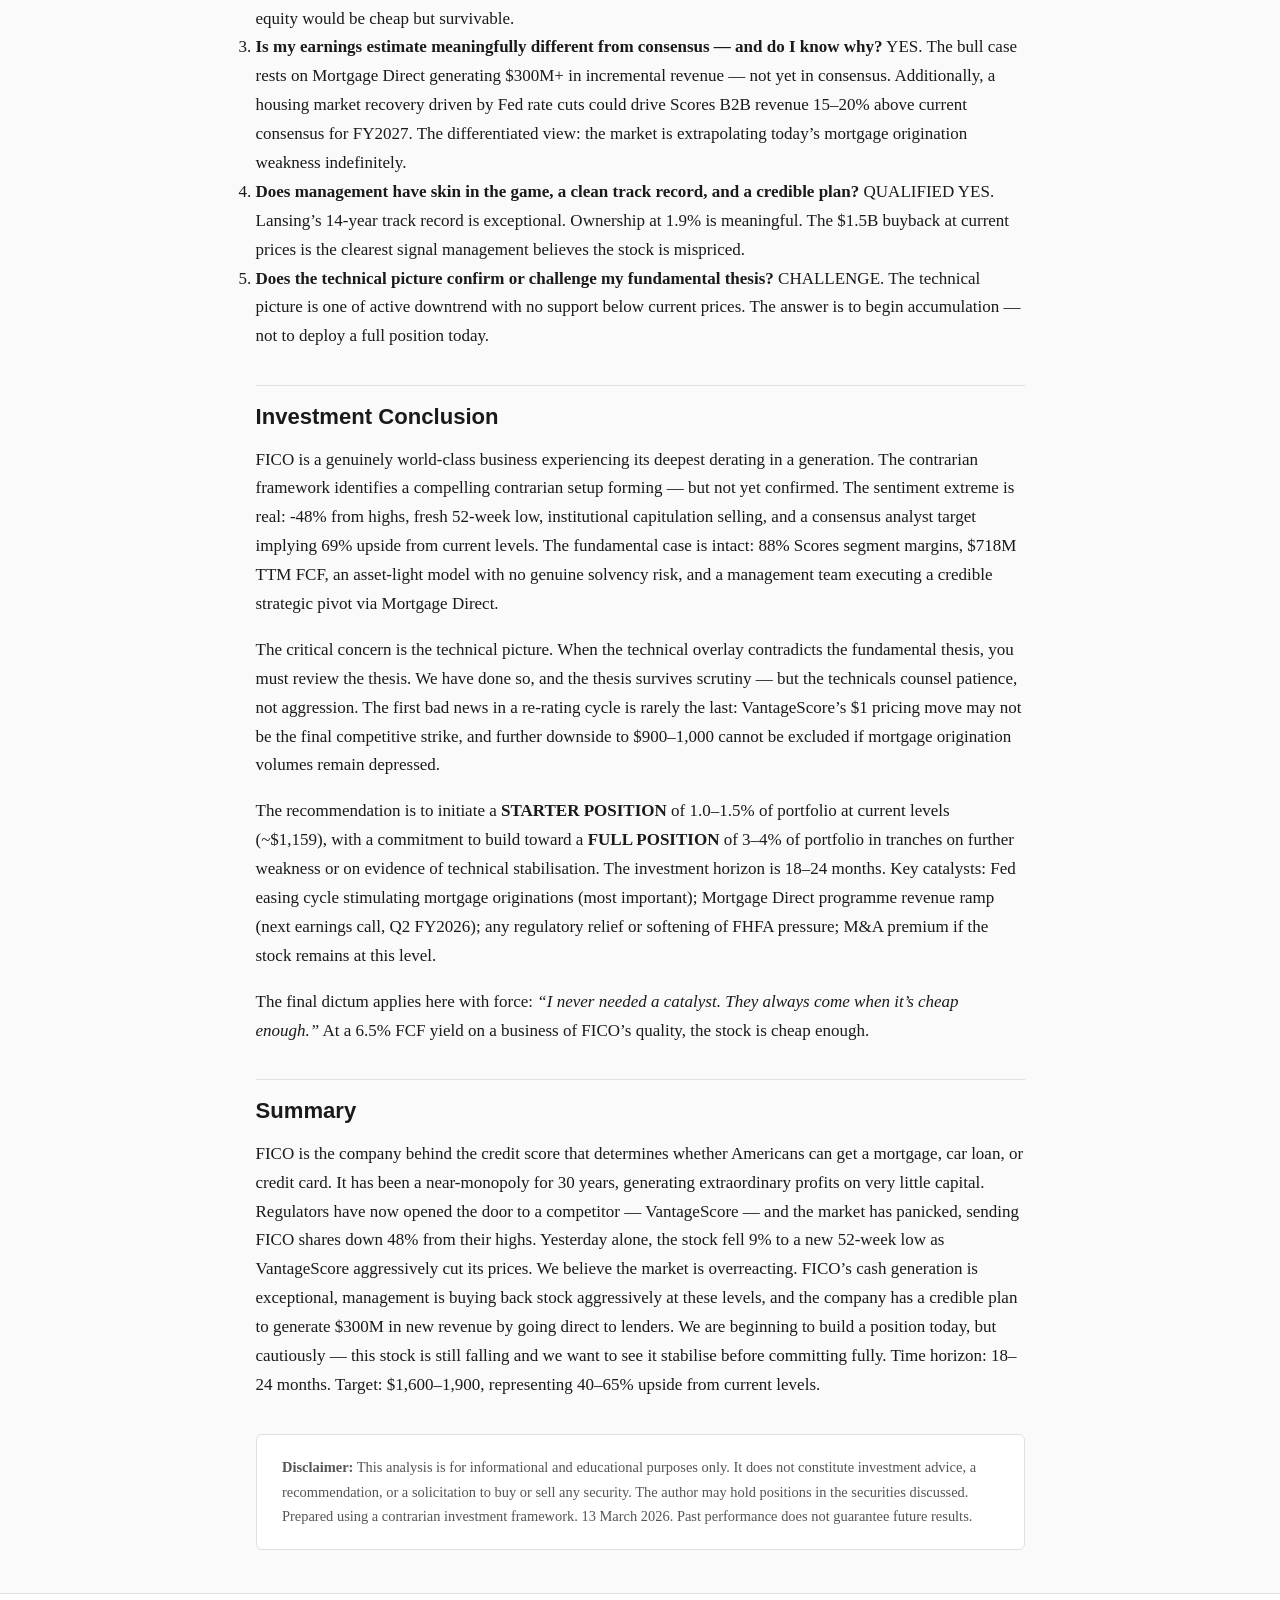
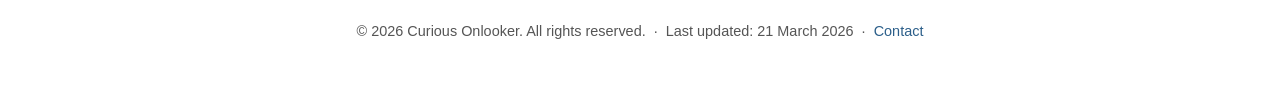
==== commit 184fec63: "Add Visa Moat Assessment article; update last updated date to 21 March 2026 Co-Authored-By: Claude S" ====
--- a/fico-contrarian-analysis.html
+++ b/fico-contrarian-analysis.html
@@ -199,7 +199,7 @@
   </main>
 
   <footer>
-    <p>&copy; 2026 Curious Onlooker. All rights reserved. &nbsp;&middot;&nbsp; Last updated: 20 March 2026 &nbsp;&middot;&nbsp; <a href="mailto:huanggongwu@gmail.com">Contact</a></p>
+    <p>&copy; 2026 Curious Onlooker. All rights reserved. &nbsp;&middot;&nbsp; Last updated: 21 March 2026 &nbsp;&middot;&nbsp; <a href="mailto:huanggongwu@gmail.com">Contact</a></p>
   </footer>
 
   <script src="js/main.js"></script>
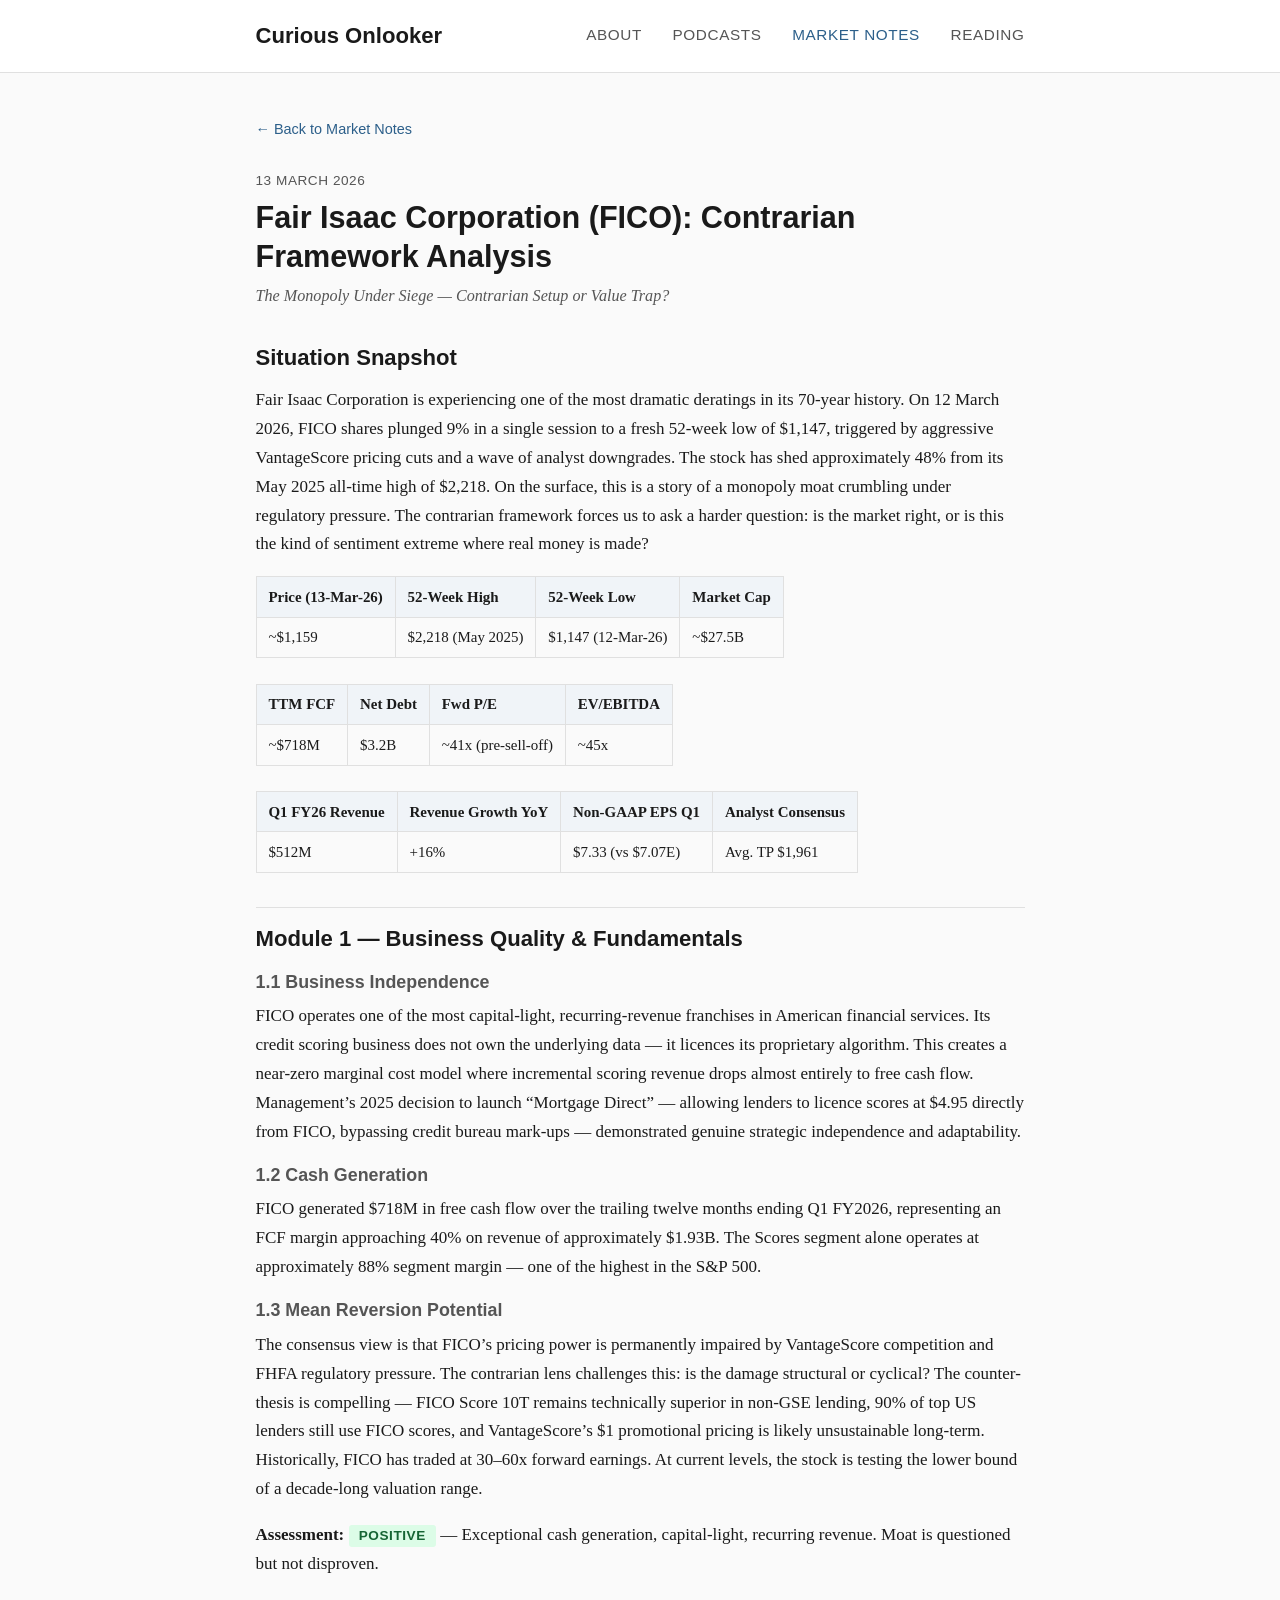
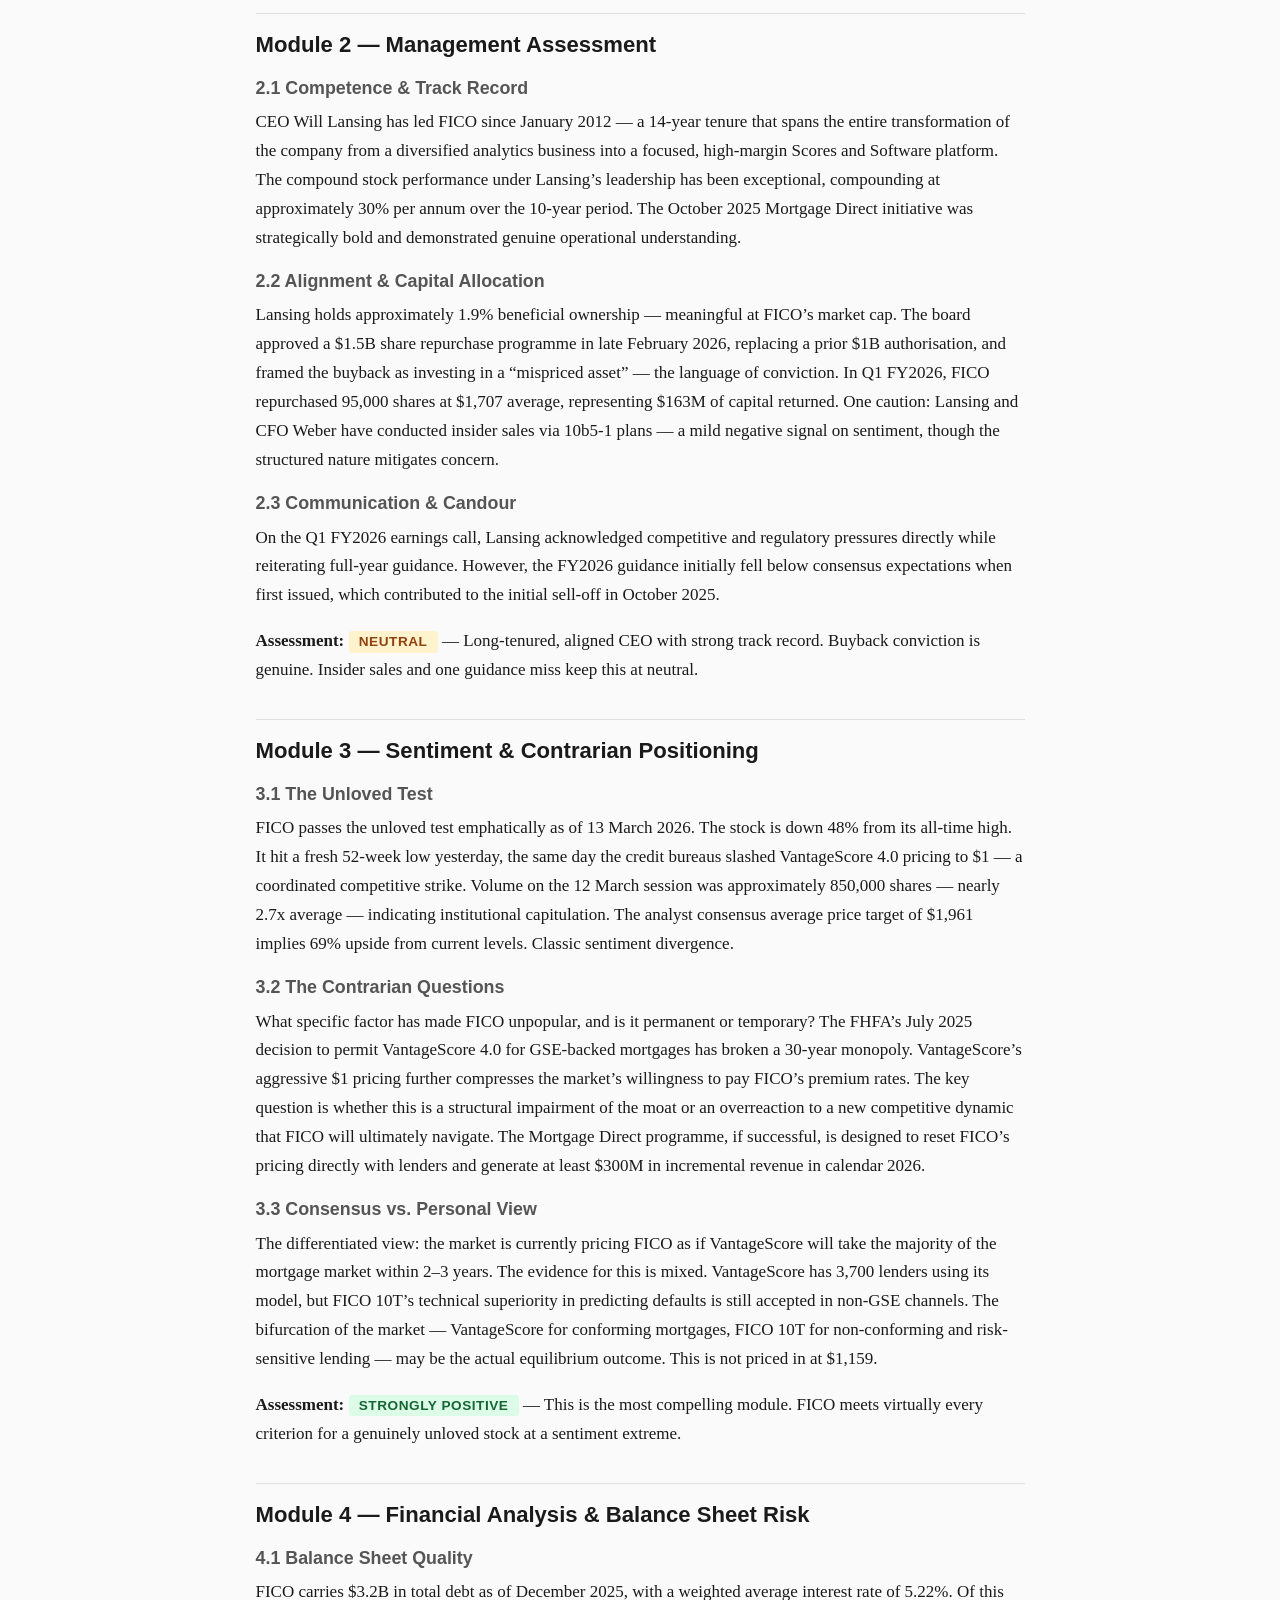
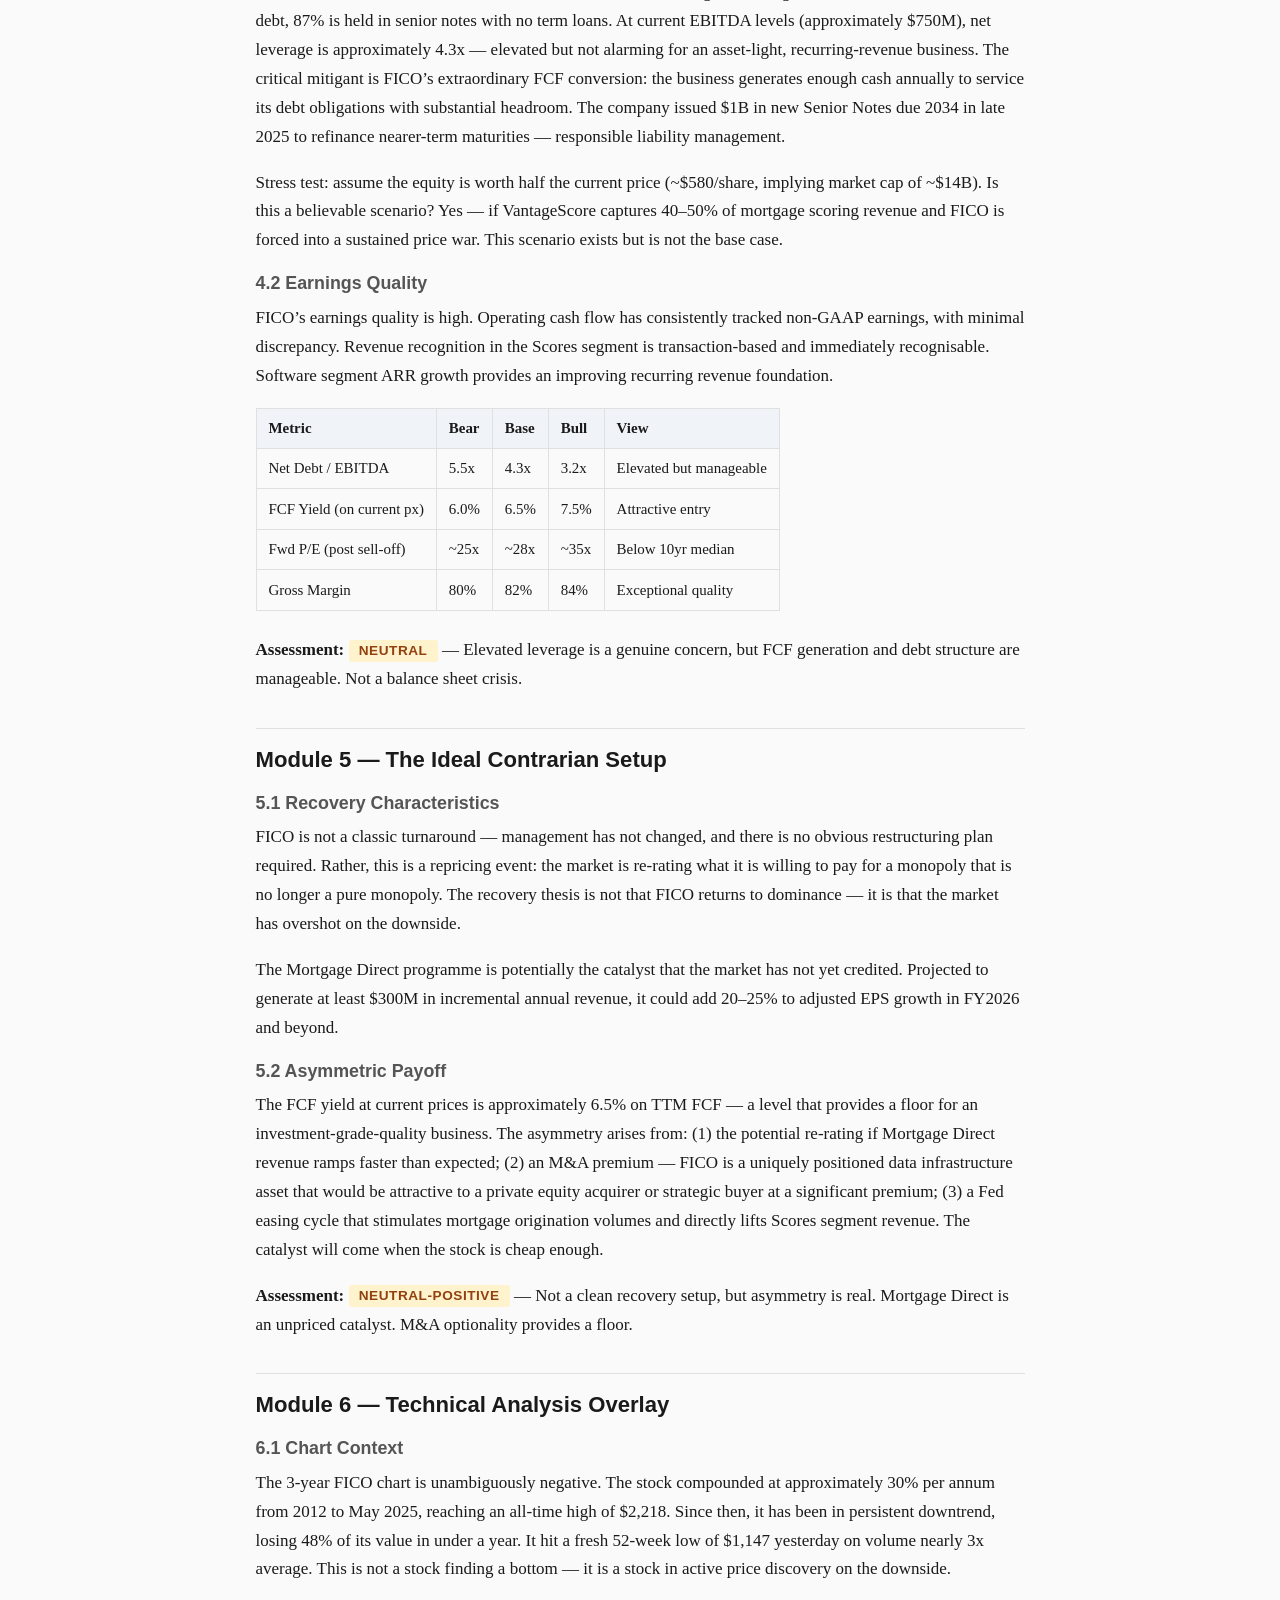
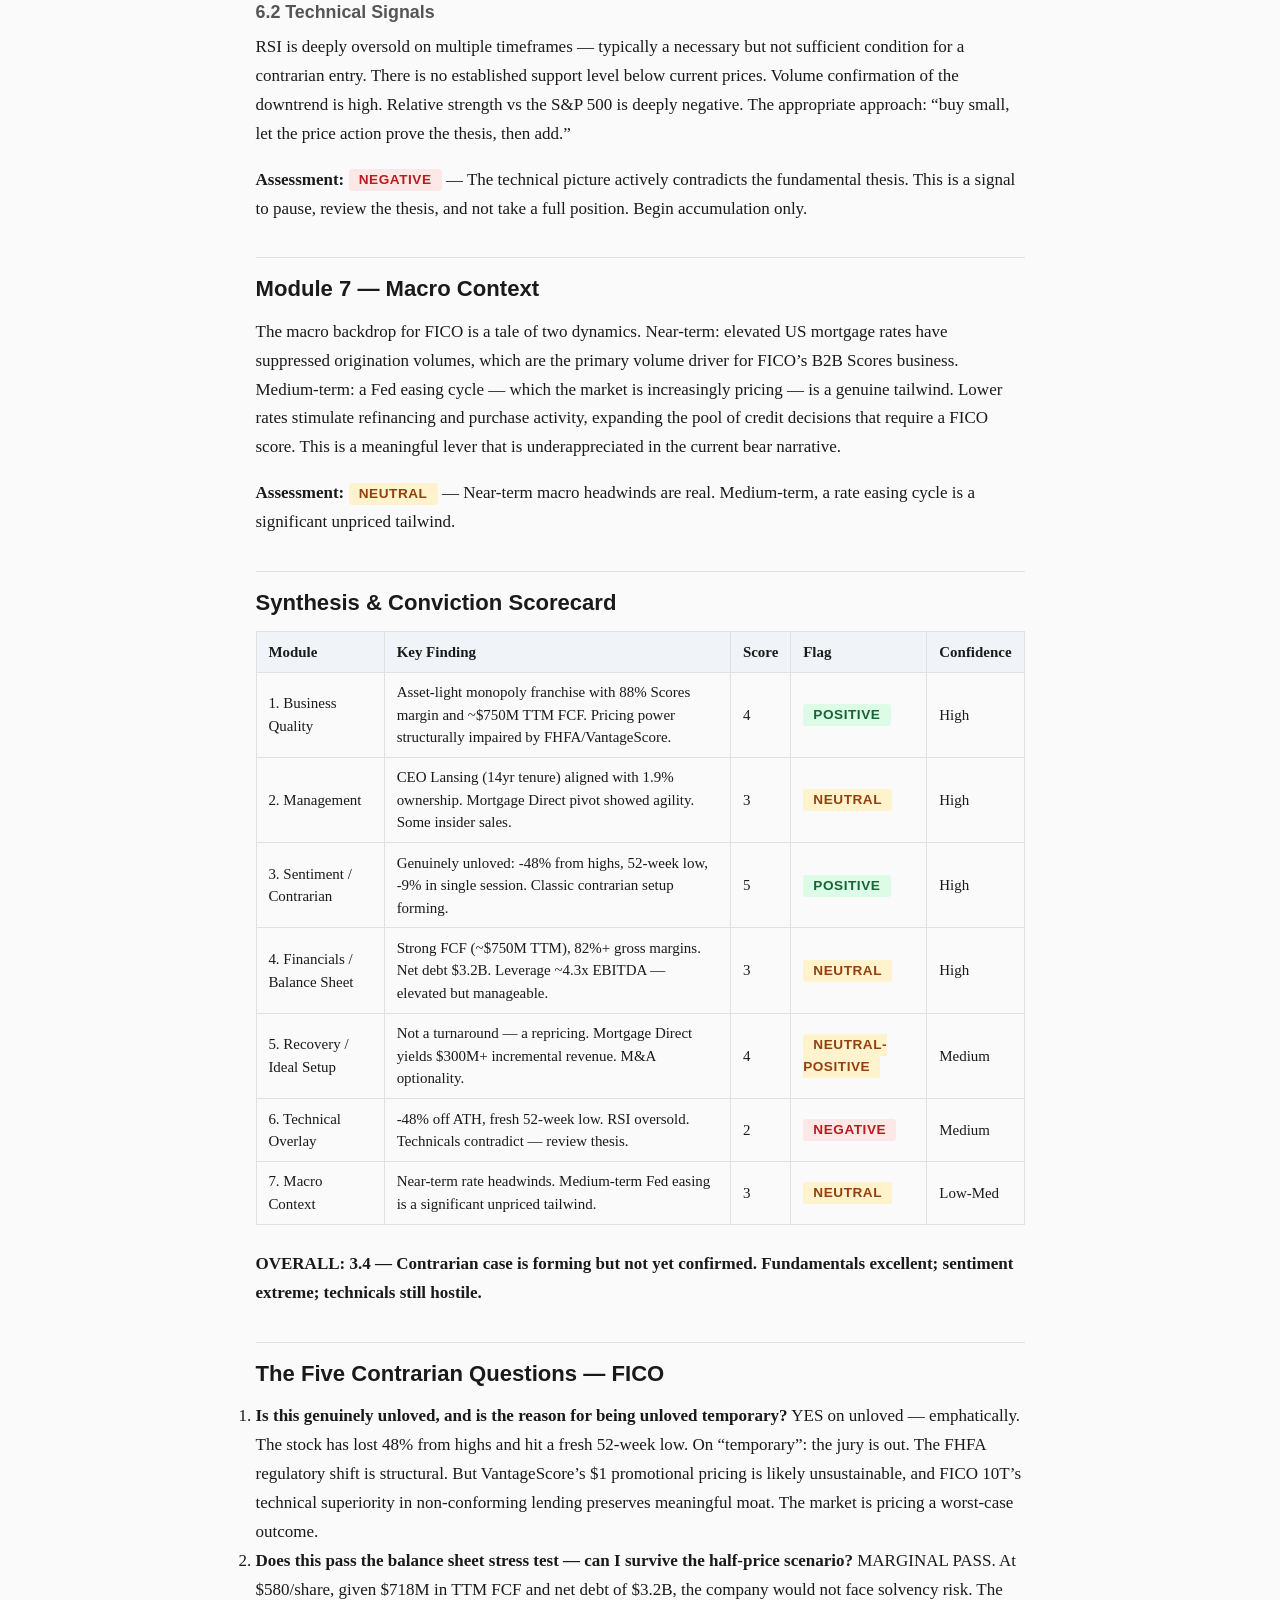
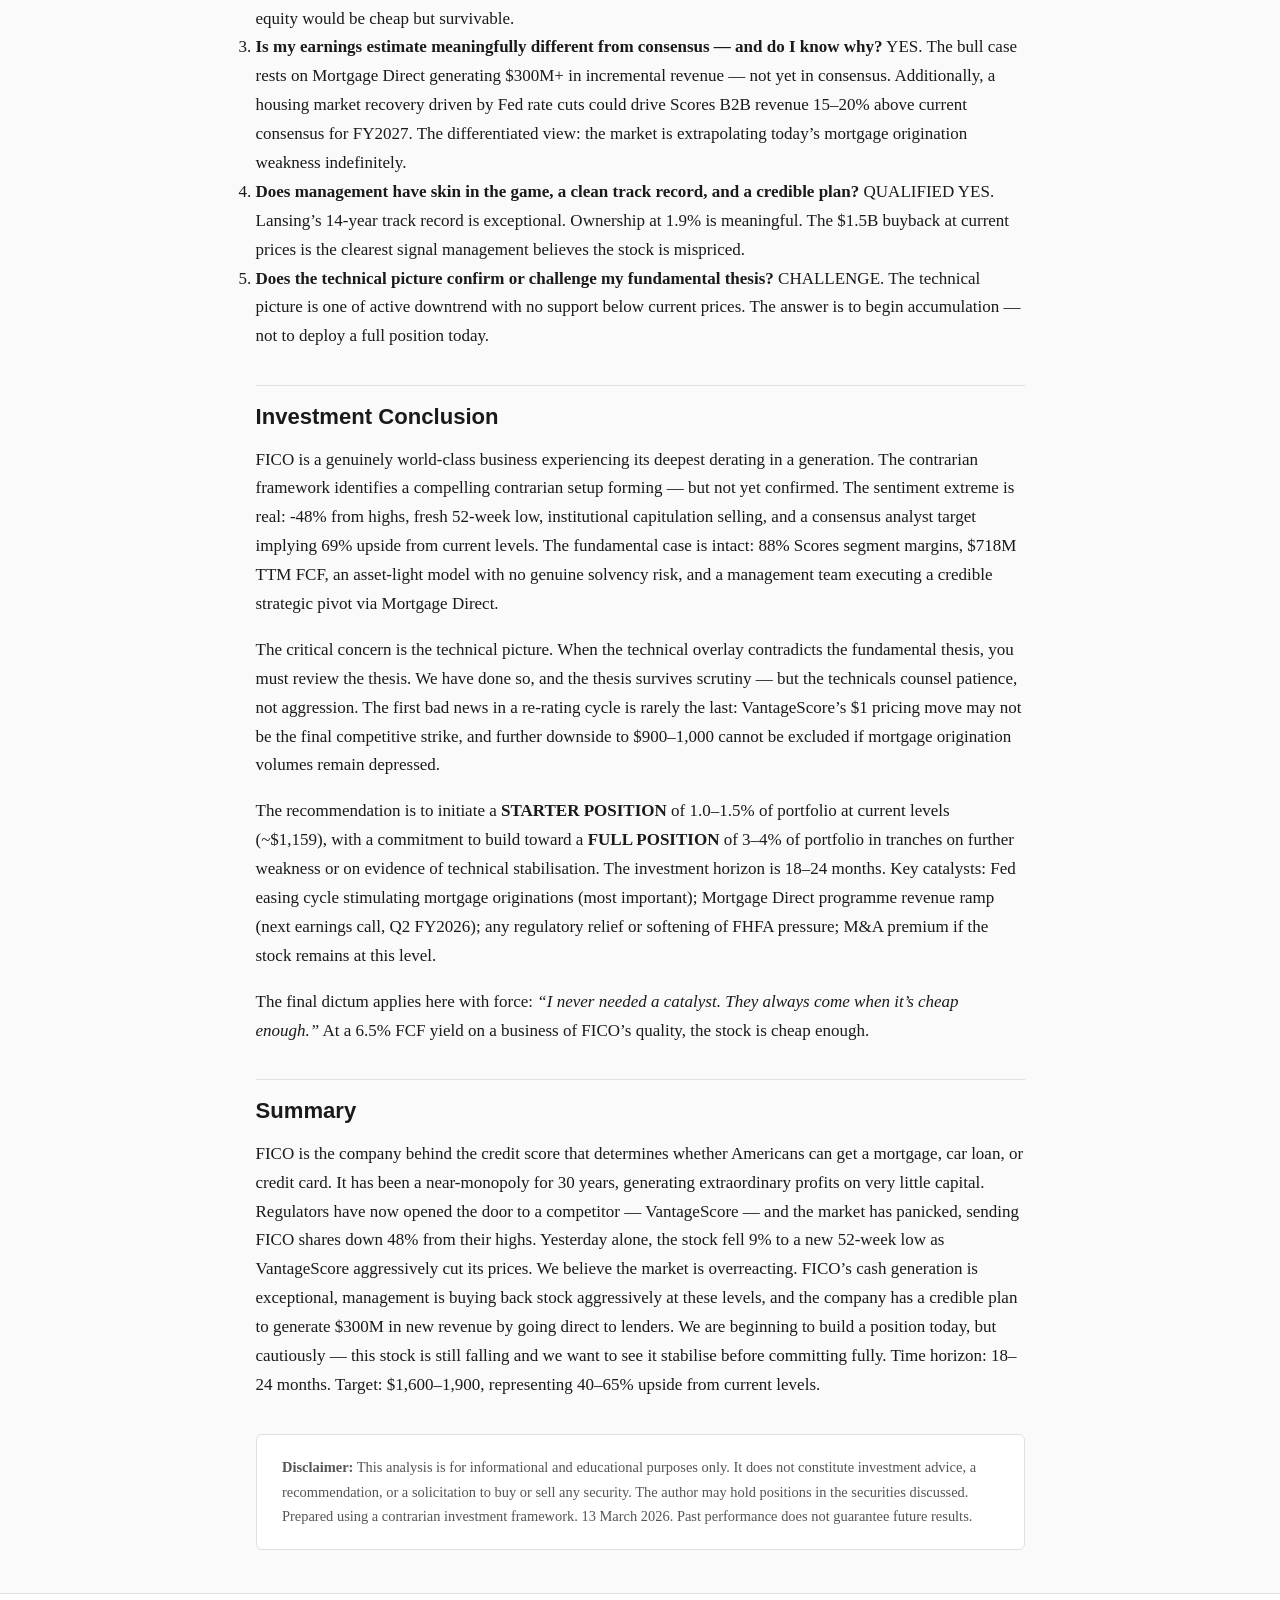
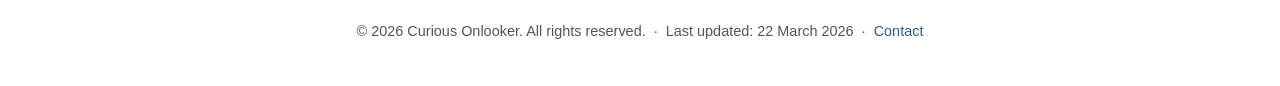
==== commit 208c5bac: "Add SAP SE contrarian analysis; update footers to 22 March 2026 Co-Authored-By: Claude Sonnet 4.6 <n" ====
--- a/fico-contrarian-analysis.html
+++ b/fico-contrarian-analysis.html
@@ -199,7 +199,7 @@
   </main>
 
   <footer>
-    <p>&copy; 2026 Curious Onlooker. All rights reserved. &nbsp;&middot;&nbsp; Last updated: 21 March 2026 &nbsp;&middot;&nbsp; <a href="mailto:huanggongwu@gmail.com">Contact</a></p>
+    <p>&copy; 2026 Curious Onlooker. All rights reserved. &nbsp;&middot;&nbsp; Last updated: 22 March 2026 &nbsp;&middot;&nbsp; <a href="mailto:huanggongwu@gmail.com">Contact</a></p>
   </footer>
 
   <script src="js/main.js"></script>
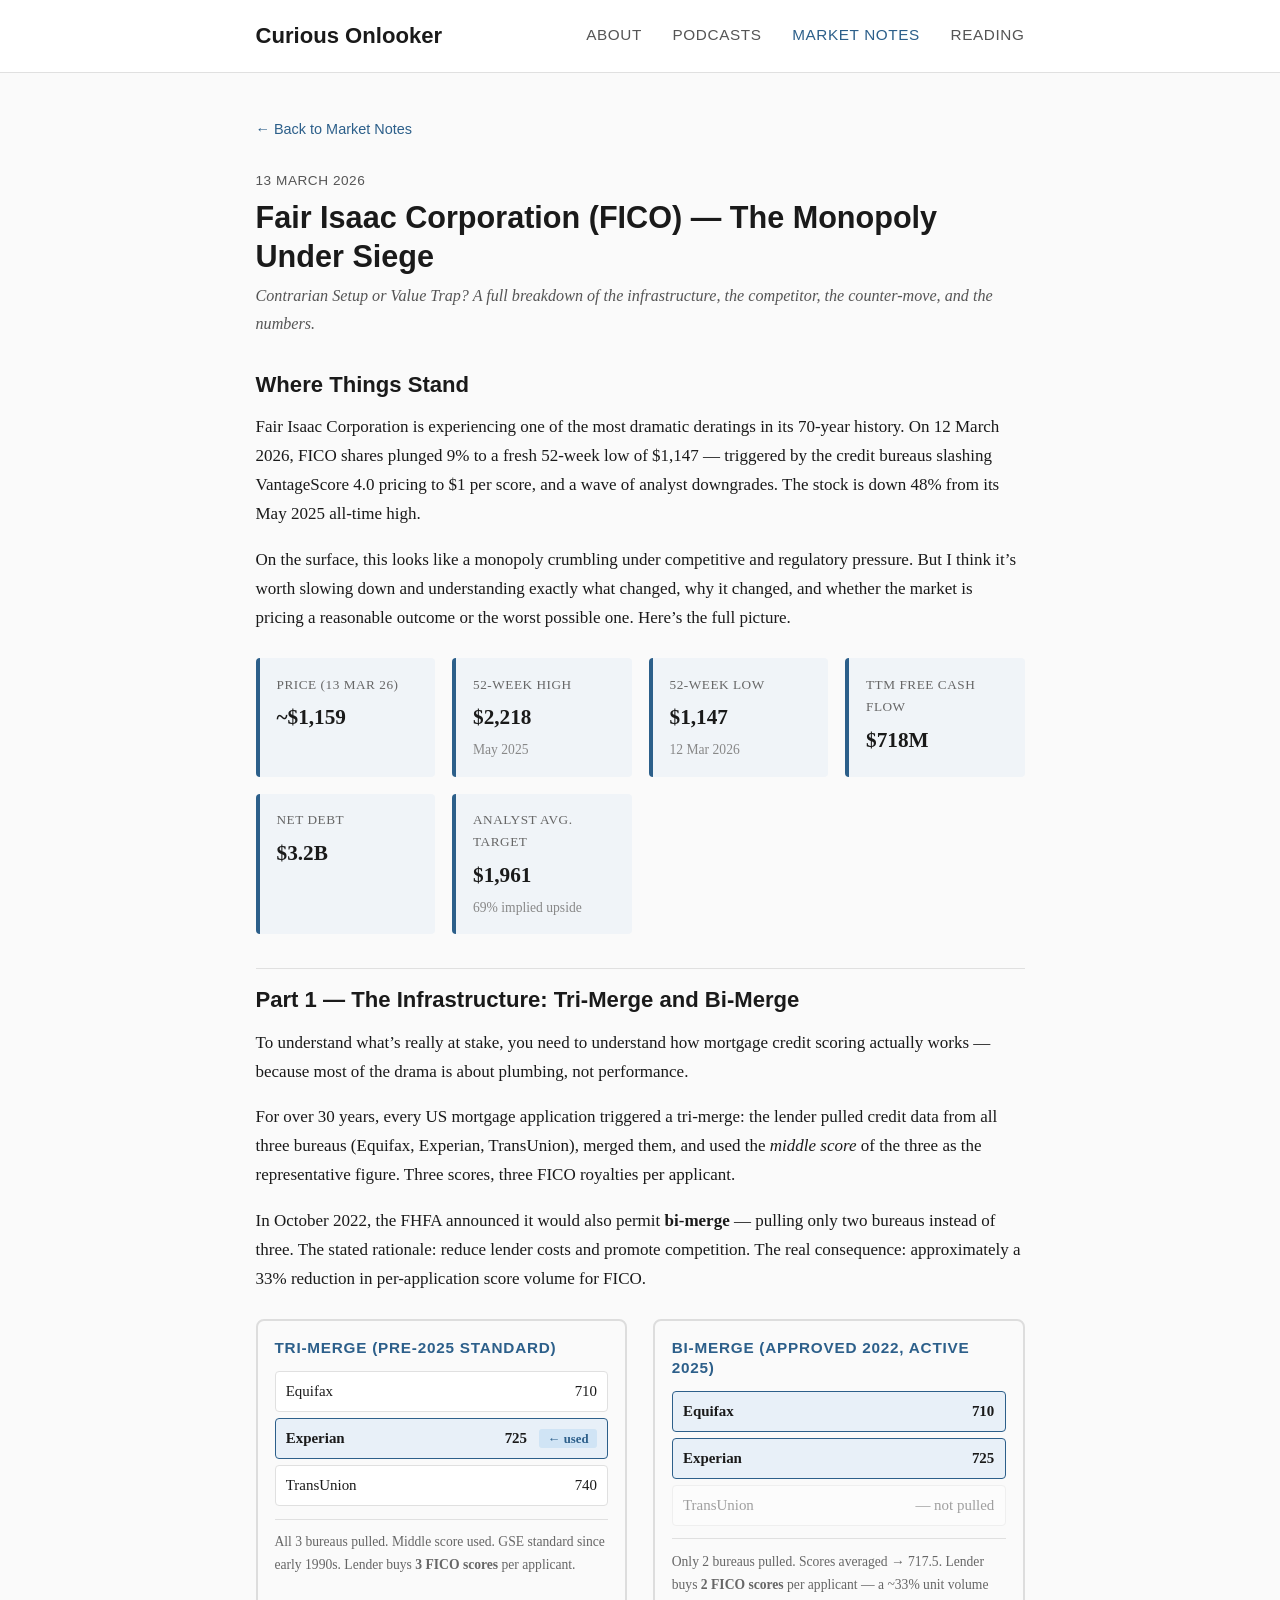
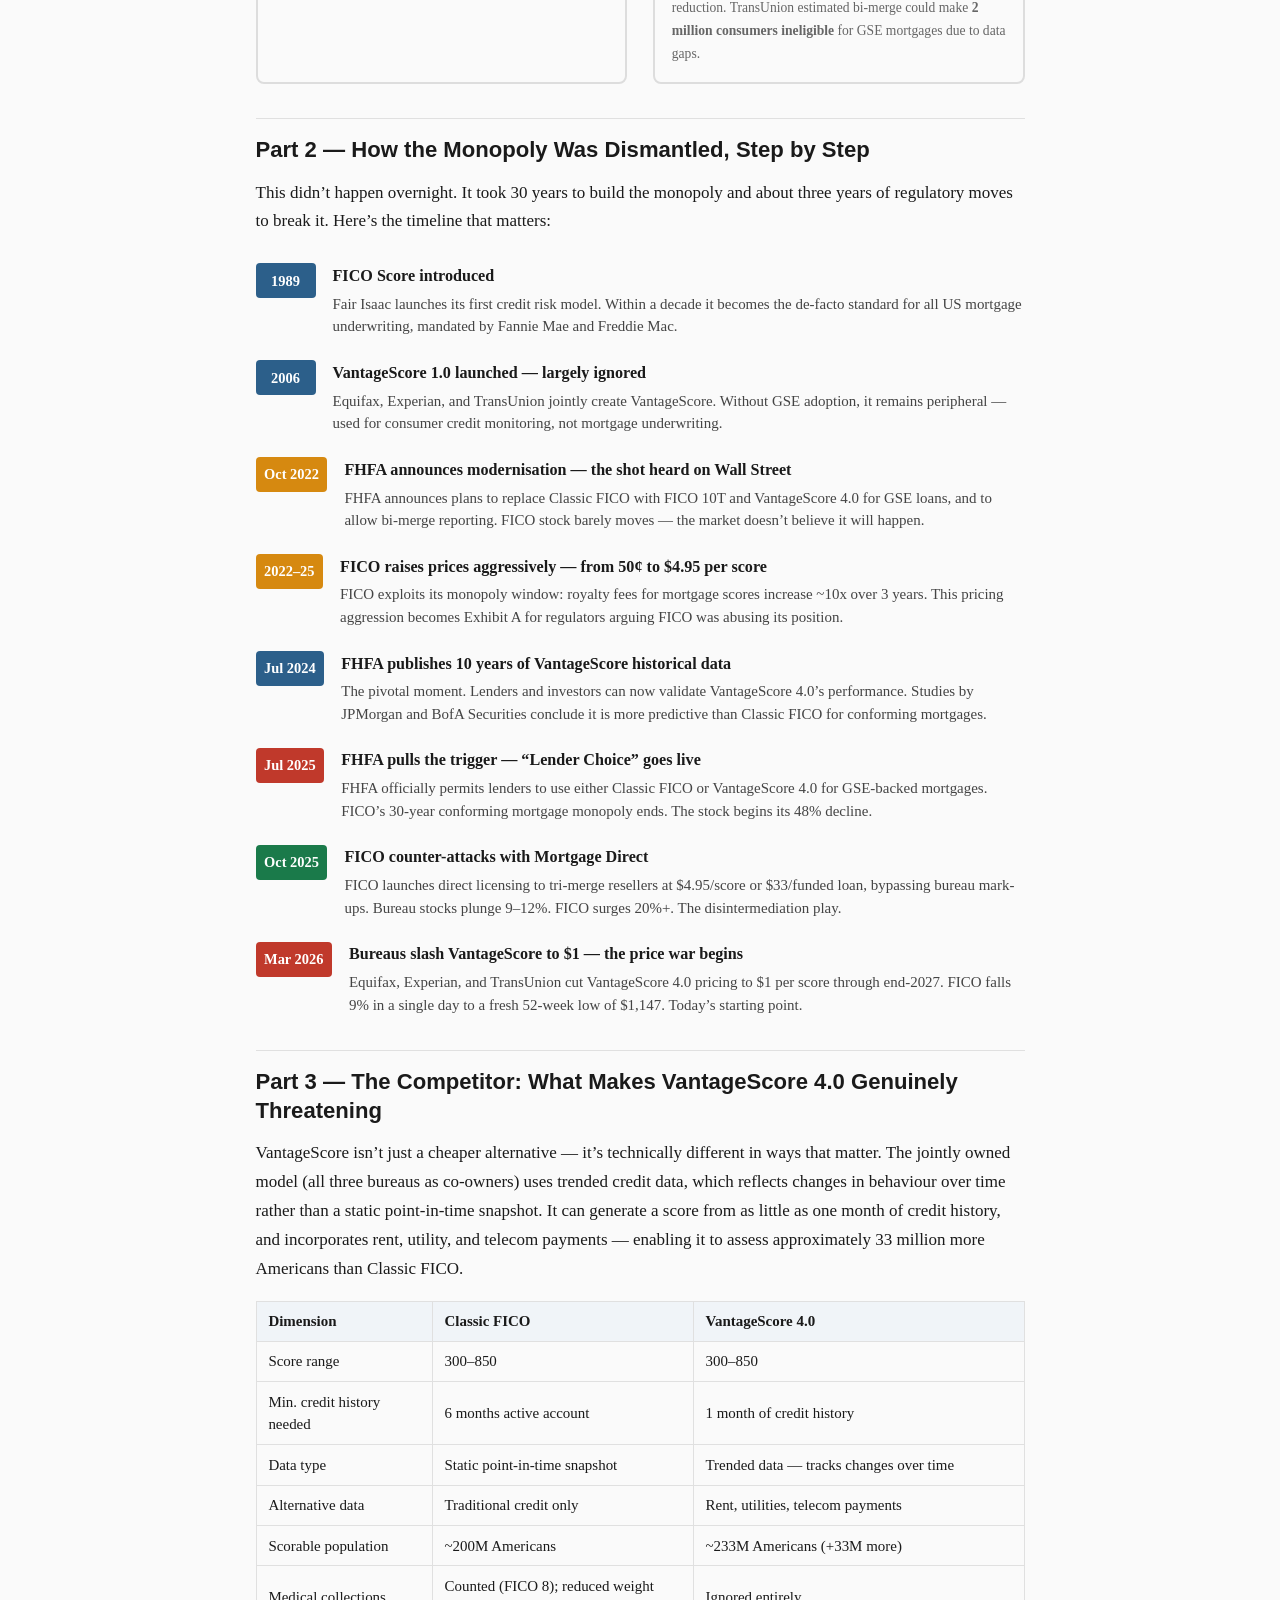
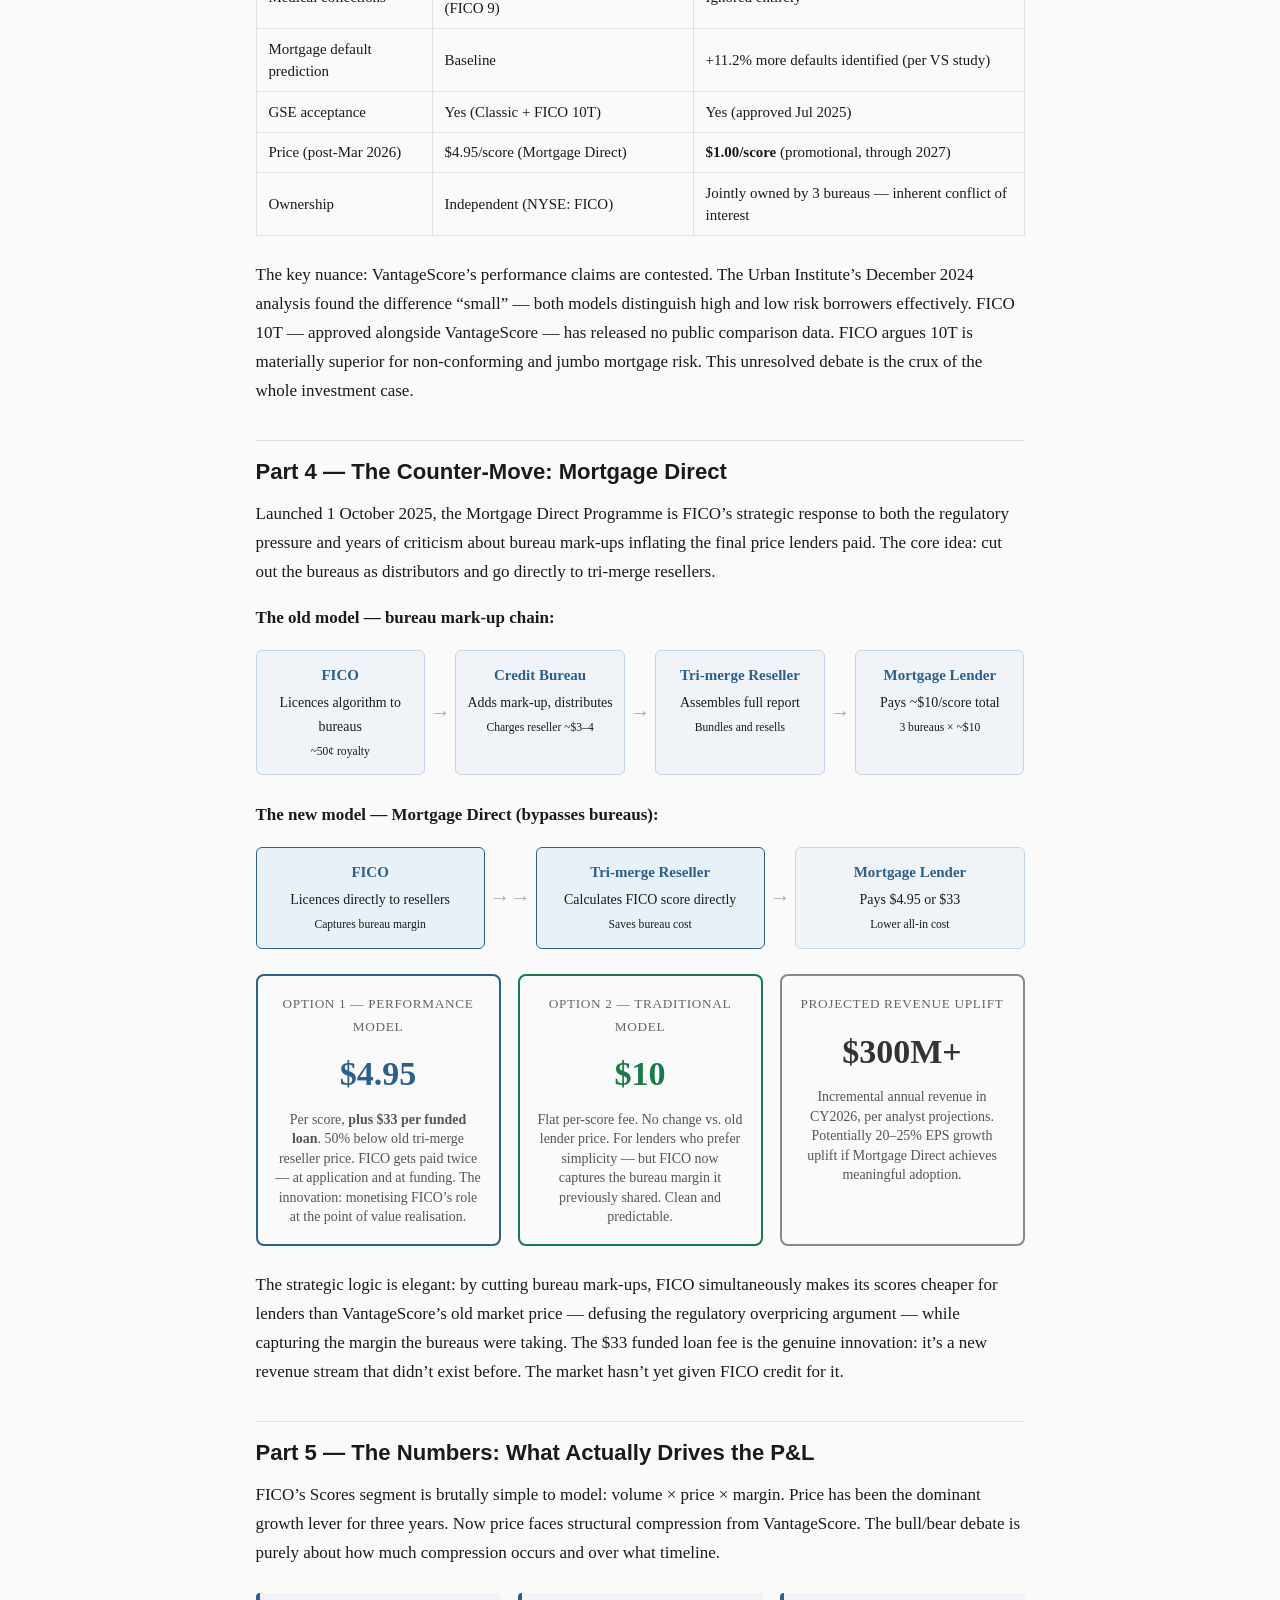
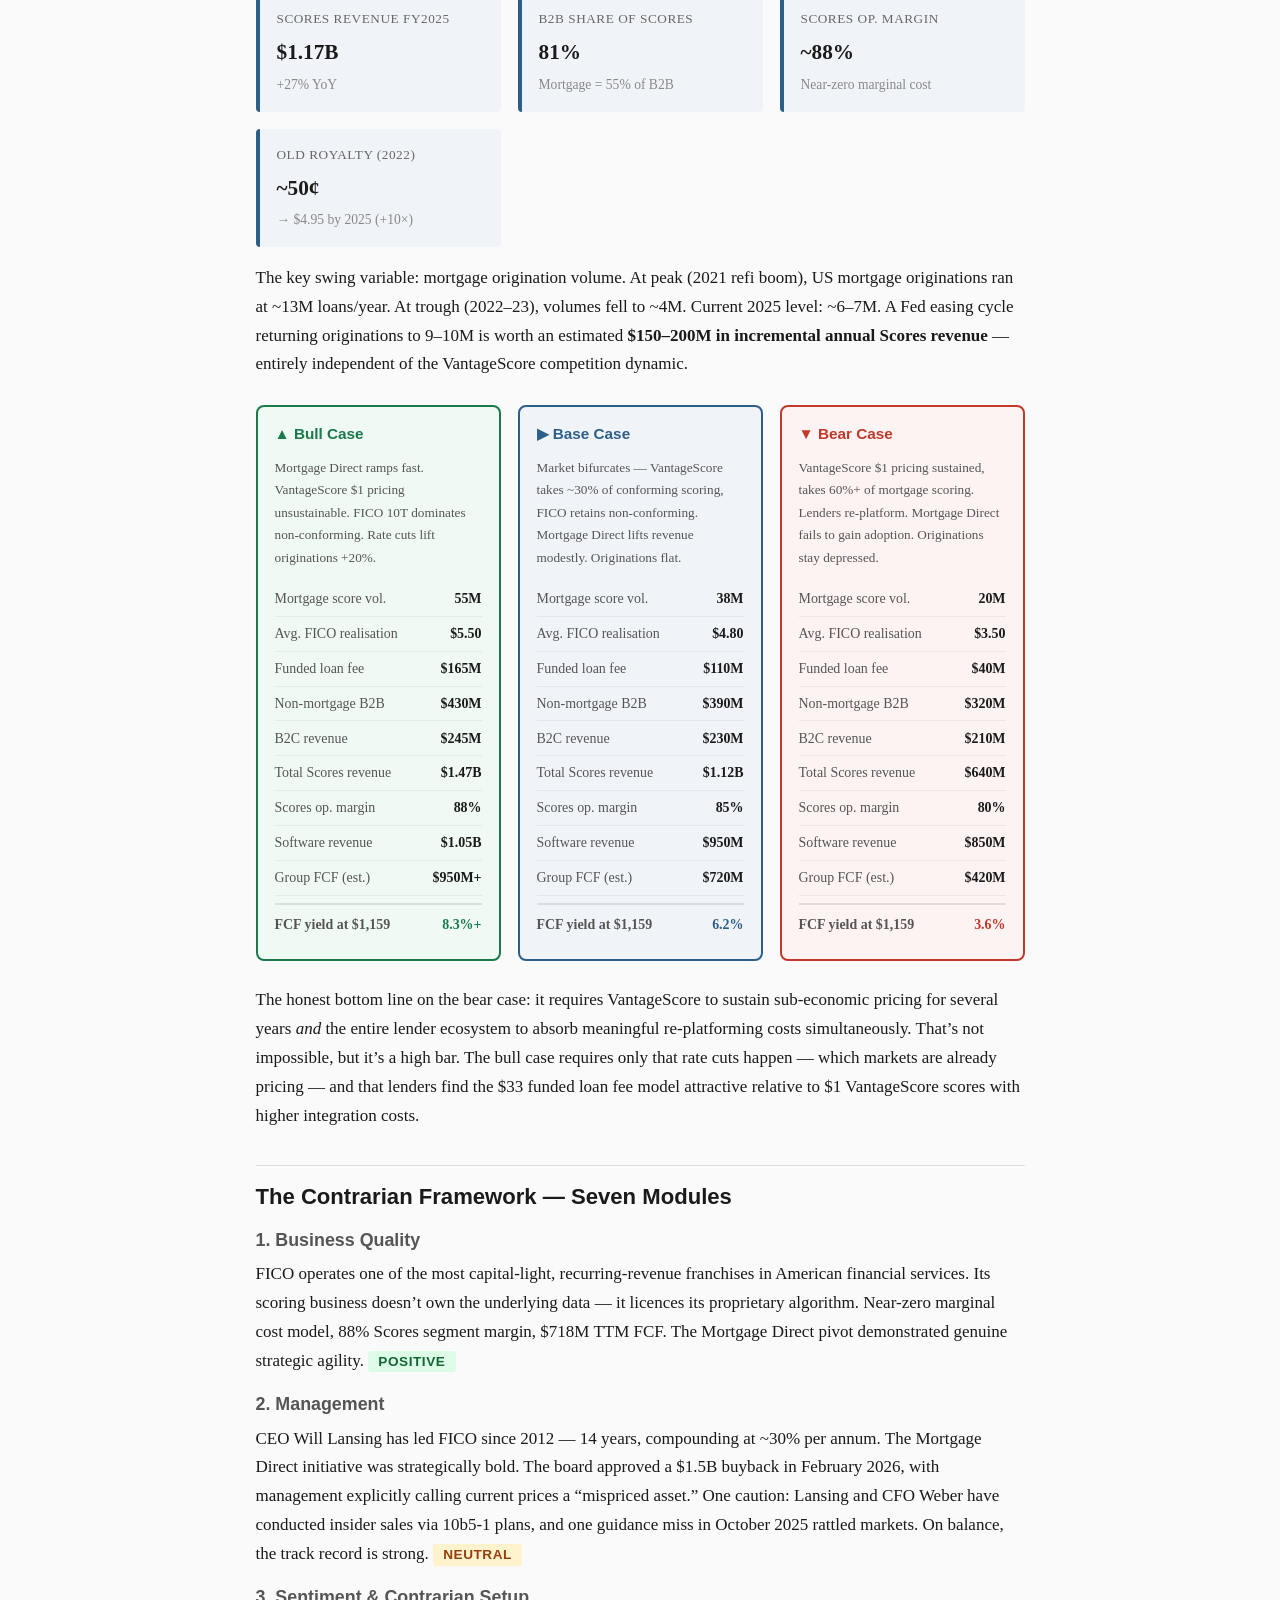
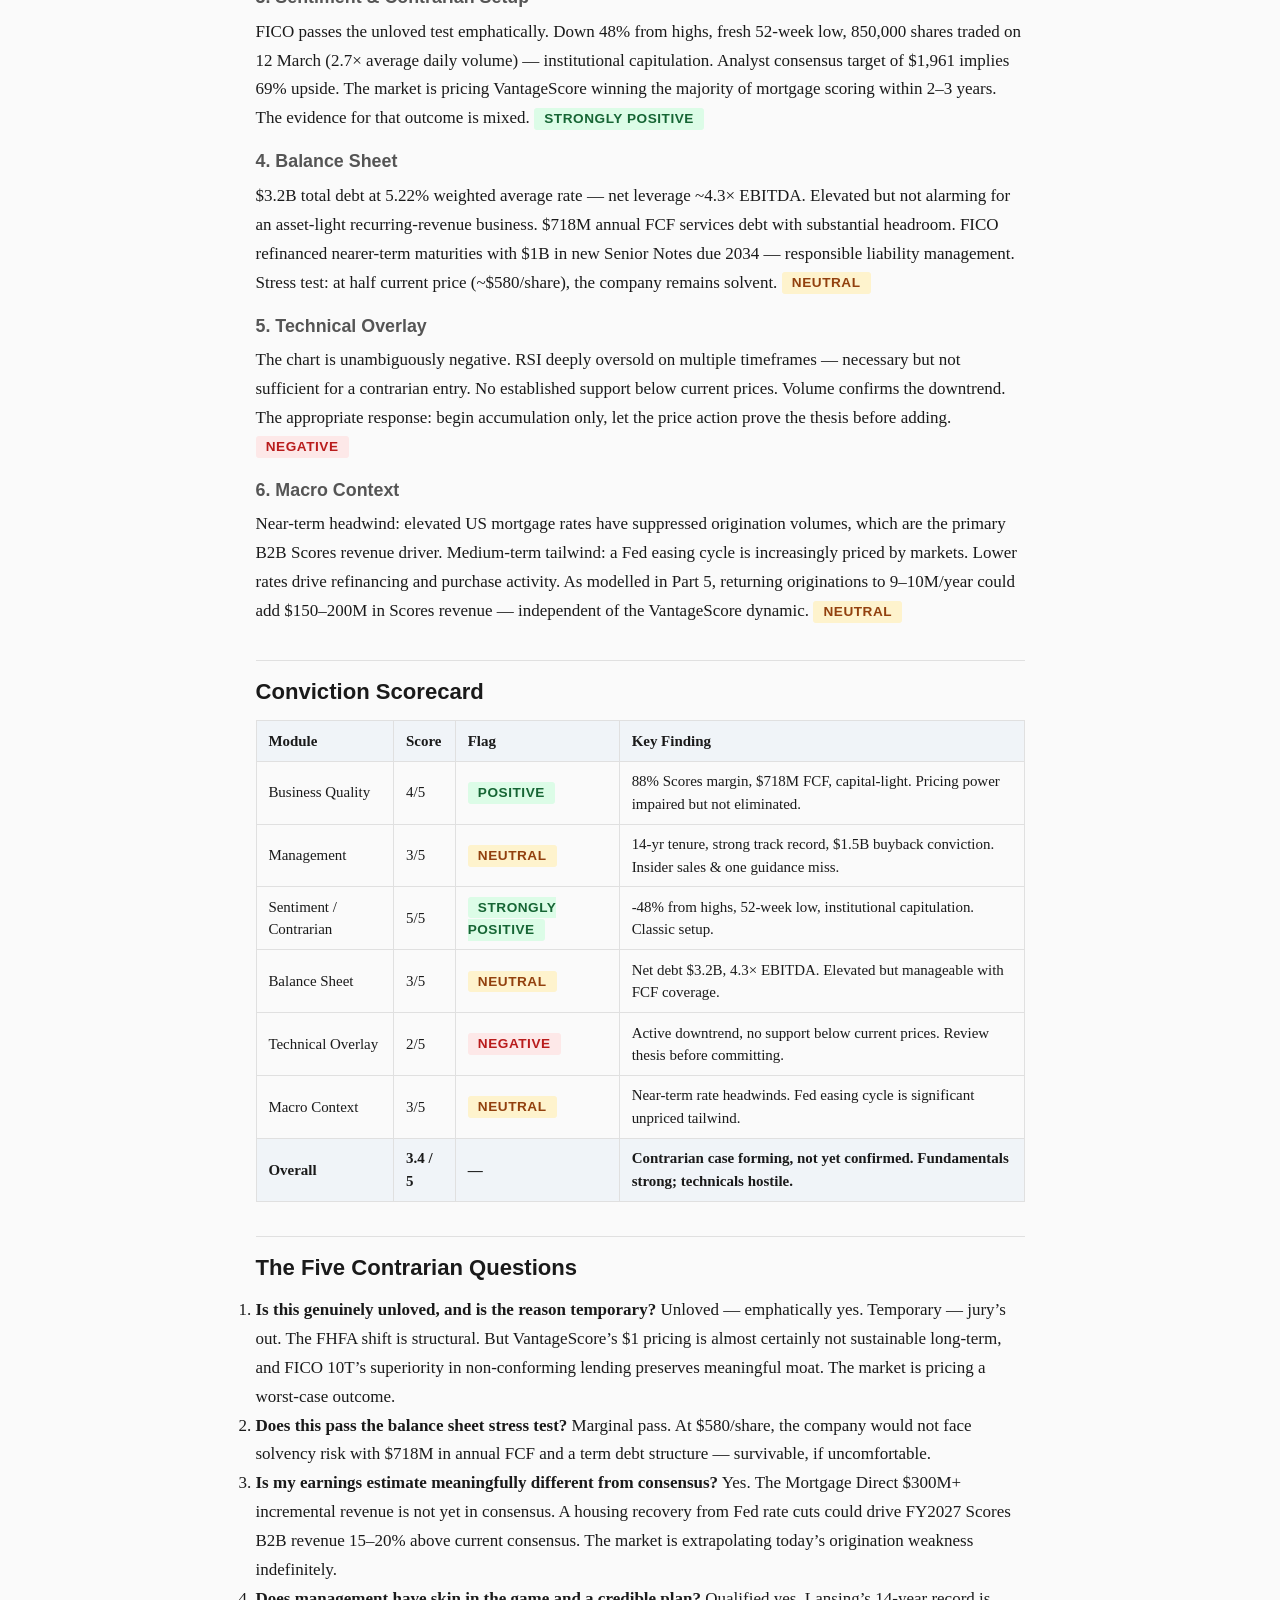
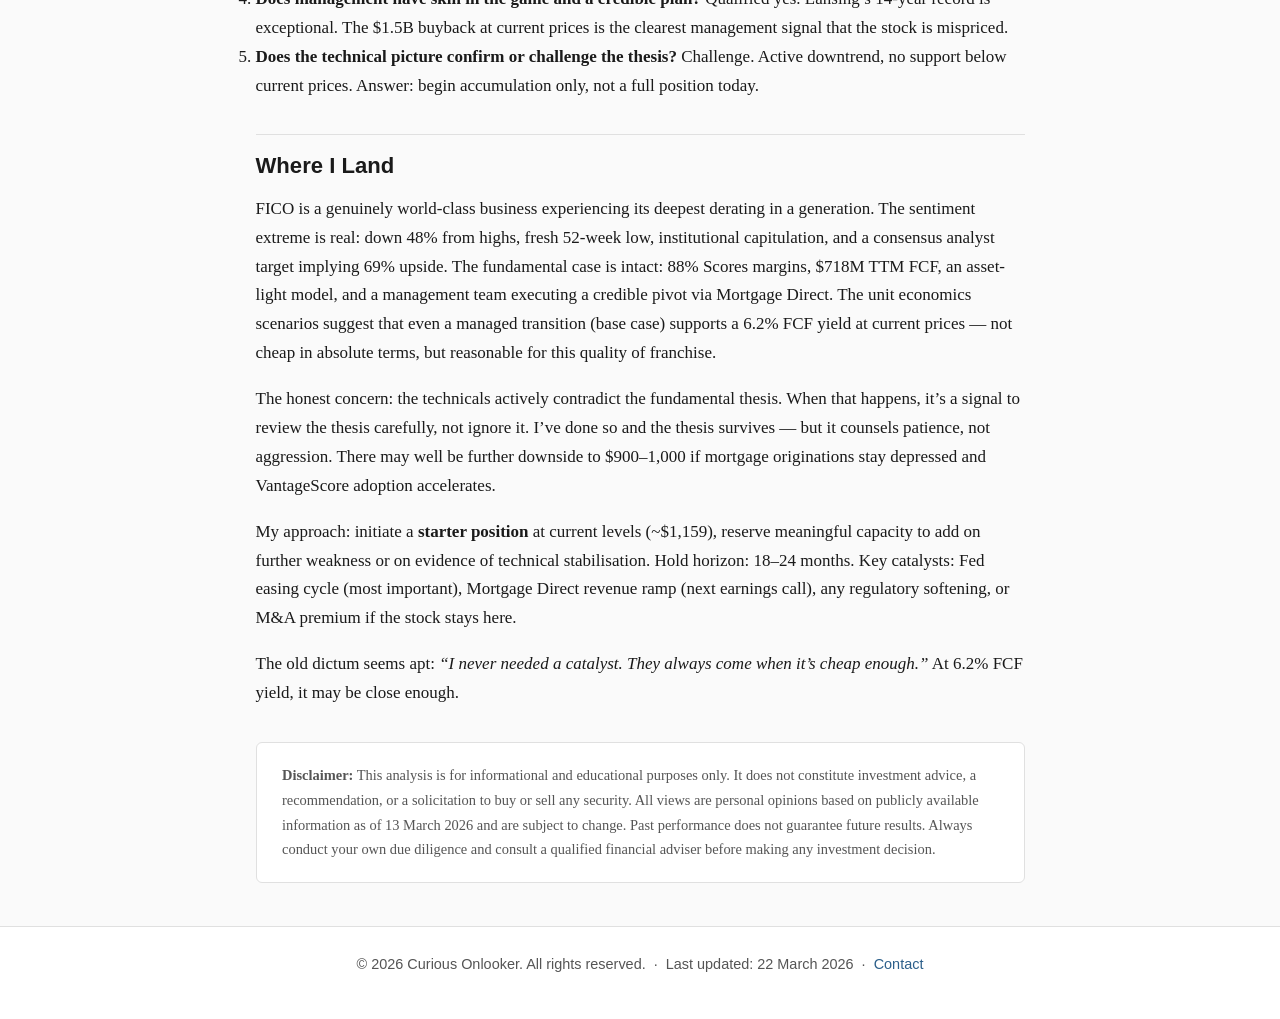
==== commit 22352a78: "Enrich FICO article with 5-part infrastructure explainer, timeline, scenario tables Co-Authored-By: " ====
--- a/fico-contrarian-analysis.html
+++ b/fico-contrarian-analysis.html
@@ -3,8 +3,187 @@
 <head>
   <meta charset="UTF-8">
   <meta name="viewport" content="width=device-width, initial-scale=1.0">
-  <title>FICO Contrarian Analysis &mdash; Curious Onlooker</title>
+  <title>FICO — The Monopoly Under Siege — Curious Onlooker</title>
   <link rel="stylesheet" href="css/style.css">
+  <style>
+    /* ── Visual components for this article ── */
+
+    .snapshot-grid {
+      display: grid;
+      grid-template-columns: repeat(auto-fit, minmax(160px, 1fr));
+      gap: 1rem;
+      margin: 1.5rem 0;
+    }
+    .snapshot-card {
+      background: #f0f4f8;
+      border-left: 4px solid var(--accent);
+      padding: 0.9rem 1rem;
+      border-radius: 4px;
+    }
+    .snapshot-card .label { font-size: 0.78rem; color: #666; text-transform: uppercase; letter-spacing: 0.04em; }
+    .snapshot-card .value { font-size: 1.25rem; font-weight: 700; color: var(--text); margin-top: 0.2rem; }
+    .snapshot-card .sub { font-size: 0.8rem; color: #888; margin-top: 0.15rem; }
+
+    /* Bi-merge vs tri-merge visual */
+    .merge-grid {
+      display: grid;
+      grid-template-columns: 1fr 1fr;
+      gap: 1.5rem;
+      margin: 1.5rem 0;
+    }
+    @media (max-width: 600px) { .merge-grid { grid-template-columns: 1fr; } }
+    .merge-box {
+      border: 2px solid #ddd;
+      border-radius: 8px;
+      padding: 1rem;
+      background: #fafafa;
+    }
+    .merge-box h4 {
+      font-size: 0.9rem;
+      margin: 0 0 0.75rem;
+      color: var(--accent);
+      text-transform: uppercase;
+      letter-spacing: 0.05em;
+    }
+    .bureau-row {
+      display: flex;
+      justify-content: space-between;
+      align-items: center;
+      padding: 0.4rem 0.6rem;
+      margin-bottom: 0.35rem;
+      border-radius: 4px;
+      background: #fff;
+      border: 1px solid #e0e0e0;
+      font-size: 0.88rem;
+    }
+    .bureau-row.used {
+      background: #e8f0f8;
+      border-color: var(--accent);
+      font-weight: 600;
+    }
+    .bureau-tag {
+      font-size: 0.75rem;
+      color: var(--accent);
+      background: #d0e4f5;
+      padding: 0.15rem 0.5rem;
+      border-radius: 3px;
+      margin-left: 0.5rem;
+    }
+    .merge-note {
+      font-size: 0.8rem;
+      color: #666;
+      margin-top: 0.75rem;
+      border-top: 1px solid #e0e0e0;
+      padding-top: 0.6rem;
+    }
+
+    /* Timeline */
+    .timeline {
+      position: relative;
+      margin: 1.5rem 0;
+      padding-left: 0;
+    }
+    .timeline-item {
+      display: flex;
+      gap: 1rem;
+      margin-bottom: 1.25rem;
+      position: relative;
+    }
+    .timeline-year {
+      min-width: 60px;
+      font-weight: 700;
+      font-size: 0.85rem;
+      color: #fff;
+      background: var(--accent);
+      border-radius: 4px;
+      padding: 0.3rem 0.5rem;
+      text-align: center;
+      height: fit-content;
+      margin-top: 0.1rem;
+    }
+    .timeline-year.red { background: #c0392b; }
+    .timeline-year.amber { background: #d68910; }
+    .timeline-year.green { background: #1a7a4a; }
+    .timeline-content { flex: 1; }
+    .timeline-content strong { display: block; margin-bottom: 0.2rem; font-size: 0.95rem; }
+    .timeline-content p { margin: 0; font-size: 0.88rem; color: #444; line-height: 1.5; }
+
+    /* Supply chain */
+    .chain {
+      display: flex;
+      align-items: stretch;
+      gap: 0;
+      margin: 1rem 0 1.5rem;
+      flex-wrap: wrap;
+    }
+    .chain-node {
+      flex: 1;
+      min-width: 110px;
+      background: #f0f4f8;
+      border: 1px solid #c5d5e8;
+      border-radius: 6px;
+      padding: 0.7rem 0.6rem;
+      text-align: center;
+      font-size: 0.82rem;
+    }
+    .chain-node strong { display: block; font-size: 0.88rem; color: var(--accent); margin-bottom: 0.2rem; }
+    .chain-node.highlight { background: #e8f0f8; border-color: var(--accent); }
+    .chain-arrow {
+      display: flex;
+      align-items: center;
+      padding: 0 0.3rem;
+      color: #aaa;
+      font-size: 1.2rem;
+    }
+    @media (max-width: 600px) {
+      .chain { flex-direction: column; }
+      .chain-arrow { transform: rotate(90deg); align-self: center; }
+    }
+
+    /* Pricing option cards */
+    .option-grid {
+      display: grid;
+      grid-template-columns: repeat(auto-fit, minmax(200px, 1fr));
+      gap: 1rem;
+      margin: 1rem 0 1.5rem;
+    }
+    .option-card {
+      border: 2px solid var(--accent);
+      border-radius: 8px;
+      padding: 1rem;
+      text-align: center;
+    }
+    .option-card .opt-label { font-size: 0.78rem; text-transform: uppercase; letter-spacing: 0.05em; color: #666; }
+    .option-card .opt-price { font-size: 2rem; font-weight: 800; color: var(--accent); margin: 0.4rem 0; }
+    .option-card .opt-desc { font-size: 0.82rem; color: #555; line-height: 1.4; }
+    .option-card.green { border-color: #1a7a4a; }
+    .option-card.green .opt-price { color: #1a7a4a; }
+
+    /* Scenario grid */
+    .scenario-grid {
+      display: grid;
+      grid-template-columns: repeat(3, 1fr);
+      gap: 1rem;
+      margin: 1.5rem 0;
+    }
+    @media (max-width: 680px) { .scenario-grid { grid-template-columns: 1fr; } }
+    .scenario-card {
+      border-radius: 8px;
+      padding: 1rem;
+      border: 2px solid #ddd;
+    }
+    .scenario-card.bull { border-color: #1a7a4a; background: #f0faf4; }
+    .scenario-card.base { border-color: var(--accent); background: #f0f4f8; }
+    .scenario-card.bear { border-color: #c0392b; background: #fdf3f2; }
+    .scenario-card h4 { margin: 0 0 0.75rem; font-size: 0.9rem; }
+    .scenario-card.bull h4 { color: #1a7a4a; }
+    .scenario-card.base h4 { color: var(--accent); }
+    .scenario-card.bear h4 { color: #c0392b; }
+    .scenario-row { display: flex; justify-content: space-between; font-size: 0.82rem; padding: 0.3rem 0; border-bottom: 1px solid rgba(0,0,0,0.06); }
+    .scenario-row:last-child { border-bottom: none; font-weight: 700; margin-top: 0.4rem; padding-top: 0.5rem; border-top: 2px solid rgba(0,0,0,0.1); }
+    .scenario-row .metric { color: #555; }
+    .scenario-row .val { font-weight: 600; }
+  </style>
 </head>
 <body>
   <header>
@@ -31,168 +210,333 @@
 
     <article class="long-post">
       <p class="post-date">13 March 2026</p>
-      <h1>Fair Isaac Corporation (FICO): Contrarian Framework Analysis</h1>
-      <p class="article-subtitle">The Monopoly Under Siege &mdash; Contrarian Setup or Value Trap?</p>
-
-      <!-- Situation Snapshot -->
-      <h2>Situation Snapshot</h2>
-      <p>Fair Isaac Corporation is experiencing one of the most dramatic deratings in its 70-year history. On 12 March 2026, FICO shares plunged 9% in a single session to a fresh 52-week low of $1,147, triggered by aggressive VantageScore pricing cuts and a wave of analyst downgrades. The stock has shed approximately 48% from its May 2025 all-time high of $2,218. On the surface, this is a story of a monopoly moat crumbling under regulatory pressure. The contrarian framework forces us to ask a harder question: is the market right, or is this the kind of sentiment extreme where real money is made?</p>
+      <h1>Fair Isaac Corporation (FICO) &mdash; The Monopoly Under Siege</h1>
+      <p class="article-subtitle">Contrarian Setup or Value Trap? A full breakdown of the infrastructure, the competitor, the counter-move, and the numbers.</p>
+
+      <!-- ── SITUATION SNAPSHOT ── -->
+      <h2>Where Things Stand</h2>
+      <p>Fair Isaac Corporation is experiencing one of the most dramatic deratings in its 70-year history. On 12 March 2026, FICO shares plunged 9% to a fresh 52-week low of $1,147 &mdash; triggered by the credit bureaus slashing VantageScore 4.0 pricing to $1 per score, and a wave of analyst downgrades. The stock is down 48% from its May 2025 all-time high.</p>
+      <p>On the surface, this looks like a monopoly crumbling under competitive and regulatory pressure. But I think it&rsquo;s worth slowing down and understanding exactly what changed, why it changed, and whether the market is pricing a reasonable outcome or the worst possible one. Here&rsquo;s the full picture.</p>
+
+      <div class="snapshot-grid">
+        <div class="snapshot-card">
+          <div class="label">Price (13 Mar 26)</div>
+          <div class="value">~$1,159</div>
+        </div>
+        <div class="snapshot-card">
+          <div class="label">52-Week High</div>
+          <div class="value">$2,218</div>
+          <div class="sub">May 2025</div>
+        </div>
+        <div class="snapshot-card">
+          <div class="label">52-Week Low</div>
+          <div class="value">$1,147</div>
+          <div class="sub">12 Mar 2026</div>
+        </div>
+        <div class="snapshot-card">
+          <div class="label">TTM Free Cash Flow</div>
+          <div class="value">$718M</div>
+        </div>
+        <div class="snapshot-card">
+          <div class="label">Net Debt</div>
+          <div class="value">$3.2B</div>
+        </div>
+        <div class="snapshot-card">
+          <div class="label">Analyst Avg. Target</div>
+          <div class="value">$1,961</div>
+          <div class="sub">69% implied upside</div>
+        </div>
+      </div>
+
+      <!-- ── PART 1: INFRASTRUCTURE ── -->
+      <h2>Part 1 &mdash; The Infrastructure: Tri-Merge and Bi-Merge</h2>
+      <p>To understand what&rsquo;s really at stake, you need to understand how mortgage credit scoring actually works &mdash; because most of the drama is about plumbing, not performance.</p>
+      <p>For over 30 years, every US mortgage application triggered a tri-merge: the lender pulled credit data from all three bureaus (Equifax, Experian, TransUnion), merged them, and used the <em>middle score</em> of the three as the representative figure. Three scores, three FICO royalties per applicant.</p>
+      <p>In October 2022, the FHFA announced it would also permit <strong>bi-merge</strong> &mdash; pulling only two bureaus instead of three. The stated rationale: reduce lender costs and promote competition. The real consequence: approximately a 33% reduction in per-application score volume for FICO.</p>
+
+      <div class="merge-grid">
+        <div class="merge-box">
+          <h4>Tri-Merge (Pre-2025 Standard)</h4>
+          <div class="bureau-row"><span>Equifax</span><span>710</span></div>
+          <div class="bureau-row used"><span>Experian</span><span>725 <span class="bureau-tag">← used</span></span></div>
+          <div class="bureau-row"><span>TransUnion</span><span>740</span></div>
+          <div class="merge-note">All 3 bureaus pulled. Middle score used. GSE standard since early 1990s. Lender buys <strong>3 FICO scores</strong> per applicant.</div>
+        </div>
+        <div class="merge-box">
+          <h4>Bi-Merge (Approved 2022, Active 2025)</h4>
+          <div class="bureau-row used"><span>Equifax</span><span>710</span></div>
+          <div class="bureau-row used"><span>Experian</span><span>725</span></div>
+          <div class="bureau-row" style="opacity:0.4;"><span>TransUnion</span><span>— not pulled</span></div>
+          <div class="merge-note">Only 2 bureaus pulled. Scores averaged &rarr; 717.5. Lender buys <strong>2 FICO scores</strong> per applicant &mdash; a ~33% unit volume reduction. TransUnion estimated bi-merge could make <strong>2 million consumers ineligible</strong> for GSE mortgages due to data gaps.</div>
+        </div>
+      </div>
+
+      <!-- ── PART 2: TIMELINE ── -->
+      <h2>Part 2 &mdash; How the Monopoly Was Dismantled, Step by Step</h2>
+      <p>This didn&rsquo;t happen overnight. It took 30 years to build the monopoly and about three years of regulatory moves to break it. Here&rsquo;s the timeline that matters:</p>
+
+      <div class="timeline">
+        <div class="timeline-item">
+          <div class="timeline-year">1989</div>
+          <div class="timeline-content">
+            <strong>FICO Score introduced</strong>
+            <p>Fair Isaac launches its first credit risk model. Within a decade it becomes the de-facto standard for all US mortgage underwriting, mandated by Fannie Mae and Freddie Mac.</p>
+          </div>
+        </div>
+        <div class="timeline-item">
+          <div class="timeline-year">2006</div>
+          <div class="timeline-content">
+            <strong>VantageScore 1.0 launched &mdash; largely ignored</strong>
+            <p>Equifax, Experian, and TransUnion jointly create VantageScore. Without GSE adoption, it remains peripheral &mdash; used for consumer credit monitoring, not mortgage underwriting.</p>
+          </div>
+        </div>
+        <div class="timeline-item">
+          <div class="timeline-year amber">Oct 2022</div>
+          <div class="timeline-content">
+            <strong>FHFA announces modernisation &mdash; the shot heard on Wall Street</strong>
+            <p>FHFA announces plans to replace Classic FICO with FICO 10T and VantageScore 4.0 for GSE loans, and to allow bi-merge reporting. FICO stock barely moves &mdash; the market doesn&rsquo;t believe it will happen.</p>
+          </div>
+        </div>
+        <div class="timeline-item">
+          <div class="timeline-year amber">2022&ndash;25</div>
+          <div class="timeline-content">
+            <strong>FICO raises prices aggressively &mdash; from 50&cent; to $4.95 per score</strong>
+            <p>FICO exploits its monopoly window: royalty fees for mortgage scores increase ~10x over 3 years. This pricing aggression becomes Exhibit A for regulators arguing FICO was abusing its position.</p>
+          </div>
+        </div>
+        <div class="timeline-item">
+          <div class="timeline-year">Jul 2024</div>
+          <div class="timeline-content">
+            <strong>FHFA publishes 10 years of VantageScore historical data</strong>
+            <p>The pivotal moment. Lenders and investors can now validate VantageScore 4.0&rsquo;s performance. Studies by JPMorgan and BofA Securities conclude it is more predictive than Classic FICO for conforming mortgages.</p>
+          </div>
+        </div>
+        <div class="timeline-item">
+          <div class="timeline-year red">Jul 2025</div>
+          <div class="timeline-content">
+            <strong>FHFA pulls the trigger &mdash; &ldquo;Lender Choice&rdquo; goes live</strong>
+            <p>FHFA officially permits lenders to use either Classic FICO or VantageScore 4.0 for GSE-backed mortgages. FICO&rsquo;s 30-year conforming mortgage monopoly ends. The stock begins its 48% decline.</p>
+          </div>
+        </div>
+        <div class="timeline-item">
+          <div class="timeline-year green">Oct 2025</div>
+          <div class="timeline-content">
+            <strong>FICO counter-attacks with Mortgage Direct</strong>
+            <p>FICO launches direct licensing to tri-merge resellers at $4.95/score or $33/funded loan, bypassing bureau mark-ups. Bureau stocks plunge 9&ndash;12%. FICO surges 20%+. The disintermediation play.</p>
+          </div>
+        </div>
+        <div class="timeline-item">
+          <div class="timeline-year red">Mar 2026</div>
+          <div class="timeline-content">
+            <strong>Bureaus slash VantageScore to $1 &mdash; the price war begins</strong>
+            <p>Equifax, Experian, and TransUnion cut VantageScore 4.0 pricing to $1 per score through end-2027. FICO falls 9% in a single day to a fresh 52-week low of $1,147. Today&rsquo;s starting point.</p>
+          </div>
+        </div>
+      </div>
+
+      <!-- ── PART 3: VANTAGESCORE ── -->
+      <h2>Part 3 &mdash; The Competitor: What Makes VantageScore 4.0 Genuinely Threatening</h2>
+      <p>VantageScore isn&rsquo;t just a cheaper alternative &mdash; it&rsquo;s technically different in ways that matter. The jointly owned model (all three bureaus as co-owners) uses trended credit data, which reflects changes in behaviour over time rather than a static point-in-time snapshot. It can generate a score from as little as one month of credit history, and incorporates rent, utility, and telecom payments &mdash; enabling it to assess approximately 33 million more Americans than Classic FICO.</p>
 
       <table>
         <thead>
-          <tr><th>Price (13-Mar-26)</th><th>52-Week High</th><th>52-Week Low</th><th>Market Cap</th></tr>
+          <tr><th>Dimension</th><th>Classic FICO</th><th>VantageScore 4.0</th></tr>
         </thead>
         <tbody>
-          <tr><td>~$1,159</td><td>$2,218 (May 2025)</td><td>$1,147 (12-Mar-26)</td><td>~$27.5B</td></tr>
+          <tr><td>Score range</td><td>300&ndash;850</td><td>300&ndash;850</td></tr>
+          <tr><td>Min. credit history needed</td><td>6 months active account</td><td>1 month of credit history</td></tr>
+          <tr><td>Data type</td><td>Static point-in-time snapshot</td><td>Trended data &mdash; tracks changes over time</td></tr>
+          <tr><td>Alternative data</td><td>Traditional credit only</td><td>Rent, utilities, telecom payments</td></tr>
+          <tr><td>Scorable population</td><td>~200M Americans</td><td>~233M Americans (+33M more)</td></tr>
+          <tr><td>Medical collections</td><td>Counted (FICO 8); reduced weight (FICO 9)</td><td>Ignored entirely</td></tr>
+          <tr><td>Mortgage default prediction</td><td>Baseline</td><td>+11.2% more defaults identified (per VS study)</td></tr>
+          <tr><td>GSE acceptance</td><td>Yes (Classic + FICO 10T)</td><td>Yes (approved Jul 2025)</td></tr>
+          <tr><td>Price (post-Mar 2026)</td><td>$4.95/score (Mortgage Direct)</td><td><strong>$1.00/score</strong> (promotional, through 2027)</td></tr>
+          <tr><td>Ownership</td><td>Independent (NYSE: FICO)</td><td>Jointly owned by 3 bureaus &mdash; inherent conflict of interest</td></tr>
         </tbody>
       </table>
+
+      <p>The key nuance: VantageScore&rsquo;s performance claims are contested. The Urban Institute&rsquo;s December 2024 analysis found the difference &ldquo;small&rdquo; &mdash; both models distinguish high and low risk borrowers effectively. FICO 10T &mdash; approved alongside VantageScore &mdash; has released no public comparison data. FICO argues 10T is materially superior for non-conforming and jumbo mortgage risk. This unresolved debate is the crux of the whole investment case.</p>
+
+      <!-- ── PART 4: MORTGAGE DIRECT ── -->
+      <h2>Part 4 &mdash; The Counter-Move: Mortgage Direct</h2>
+      <p>Launched 1 October 2025, the Mortgage Direct Programme is FICO&rsquo;s strategic response to both the regulatory pressure and years of criticism about bureau mark-ups inflating the final price lenders paid. The core idea: cut out the bureaus as distributors and go directly to tri-merge resellers.</p>
+
+      <p><strong>The old model &mdash; bureau mark-up chain:</strong></p>
+      <div class="chain">
+        <div class="chain-node"><strong>FICO</strong>Licences algorithm to bureaus<br><small>~50&cent; royalty</small></div>
+        <div class="chain-arrow">&rarr;</div>
+        <div class="chain-node"><strong>Credit Bureau</strong>Adds mark-up, distributes<br><small>Charges reseller ~$3&ndash;4</small></div>
+        <div class="chain-arrow">&rarr;</div>
+        <div class="chain-node"><strong>Tri-merge Reseller</strong>Assembles full report<br><small>Bundles and resells</small></div>
+        <div class="chain-arrow">&rarr;</div>
+        <div class="chain-node"><strong>Mortgage Lender</strong>Pays ~$10/score total<br><small>3 bureaus &times; ~$10</small></div>
+      </div>
+
+      <p><strong>The new model &mdash; Mortgage Direct (bypasses bureaus):</strong></p>
+      <div class="chain">
+        <div class="chain-node highlight"><strong>FICO</strong>Licences directly to resellers<br><small>Captures bureau margin</small></div>
+        <div class="chain-arrow">&rarr;&rarr;</div>
+        <div class="chain-node highlight"><strong>Tri-merge Reseller</strong>Calculates FICO score directly<br><small>Saves bureau cost</small></div>
+        <div class="chain-arrow">&rarr;</div>
+        <div class="chain-node"><strong>Mortgage Lender</strong>Pays $4.95 or $33<br><small>Lower all-in cost</small></div>
+      </div>
+
+      <div class="option-grid">
+        <div class="option-card">
+          <div class="opt-label">Option 1 &mdash; Performance Model</div>
+          <div class="opt-price">$4.95</div>
+          <div class="opt-desc">Per score, <strong>plus $33 per funded loan</strong>. 50% below old tri-merge reseller price. FICO gets paid twice &mdash; at application and at funding. The innovation: monetising FICO&rsquo;s role at the point of value realisation.</div>
+        </div>
+        <div class="option-card green">
+          <div class="opt-label">Option 2 &mdash; Traditional Model</div>
+          <div class="opt-price">$10</div>
+          <div class="opt-desc">Flat per-score fee. No change vs. old lender price. For lenders who prefer simplicity &mdash; but FICO now captures the bureau margin it previously shared. Clean and predictable.</div>
+        </div>
+        <div class="option-card" style="border-color:#888;">
+          <div class="opt-label">Projected Revenue Uplift</div>
+          <div class="opt-price" style="color:#333;">$300M+</div>
+          <div class="opt-desc">Incremental annual revenue in CY2026, per analyst projections. Potentially 20&ndash;25% EPS growth uplift if Mortgage Direct achieves meaningful adoption.</div>
+        </div>
+      </div>
+
+      <p>The strategic logic is elegant: by cutting bureau mark-ups, FICO simultaneously makes its scores cheaper for lenders than VantageScore&rsquo;s old market price &mdash; defusing the regulatory overpricing argument &mdash; while capturing the margin the bureaus were taking. The $33 funded loan fee is the genuine innovation: it&rsquo;s a new revenue stream that didn&rsquo;t exist before. The market hasn&rsquo;t yet given FICO credit for it.</p>
+
+      <!-- ── PART 5: UNIT ECONOMICS ── -->
+      <h2>Part 5 &mdash; The Numbers: What Actually Drives the P&amp;L</h2>
+      <p>FICO&rsquo;s Scores segment is brutally simple to model: volume &times; price &times; margin. Price has been the dominant growth lever for three years. Now price faces structural compression from VantageScore. The bull/bear debate is purely about how much compression occurs and over what timeline.</p>
+
+      <div class="snapshot-grid" style="grid-template-columns: repeat(auto-fit, minmax(180px, 1fr)); margin-bottom: 1rem;">
+        <div class="snapshot-card">
+          <div class="label">Scores Revenue FY2025</div>
+          <div class="value">$1.17B</div>
+          <div class="sub">+27% YoY</div>
+        </div>
+        <div class="snapshot-card">
+          <div class="label">B2B Share of Scores</div>
+          <div class="value">81%</div>
+          <div class="sub">Mortgage = 55% of B2B</div>
+        </div>
+        <div class="snapshot-card">
+          <div class="label">Scores Op. Margin</div>
+          <div class="value">~88%</div>
+          <div class="sub">Near-zero marginal cost</div>
+        </div>
+        <div class="snapshot-card">
+          <div class="label">Old Royalty (2022)</div>
+          <div class="value">~50&cent;</div>
+          <div class="sub">&rarr; $4.95 by 2025 (+10&times;)</div>
+        </div>
+      </div>
+
+      <p>The key swing variable: mortgage origination volume. At peak (2021 refi boom), US mortgage originations ran at ~13M loans/year. At trough (2022&ndash;23), volumes fell to ~4M. Current 2025 level: ~6&ndash;7M. A Fed easing cycle returning originations to 9&ndash;10M is worth an estimated <strong>$150&ndash;200M in incremental annual Scores revenue</strong> &mdash; entirely independent of the VantageScore competition dynamic.</p>
+
+      <div class="scenario-grid">
+        <div class="scenario-card bull">
+          <h4>&#9650; Bull Case</h4>
+          <p style="font-size:0.78rem; color:#555; margin:0 0 0.75rem;">Mortgage Direct ramps fast. VantageScore $1 pricing unsustainable. FICO 10T dominates non-conforming. Rate cuts lift originations +20%.</p>
+          <div class="scenario-row"><span class="metric">Mortgage score vol.</span><span class="val">55M</span></div>
+          <div class="scenario-row"><span class="metric">Avg. FICO realisation</span><span class="val">$5.50</span></div>
+          <div class="scenario-row"><span class="metric">Funded loan fee</span><span class="val">$165M</span></div>
+          <div class="scenario-row"><span class="metric">Non-mortgage B2B</span><span class="val">$430M</span></div>
+          <div class="scenario-row"><span class="metric">B2C revenue</span><span class="val">$245M</span></div>
+          <div class="scenario-row"><span class="metric">Total Scores revenue</span><span class="val">$1.47B</span></div>
+          <div class="scenario-row"><span class="metric">Scores op. margin</span><span class="val">88%</span></div>
+          <div class="scenario-row"><span class="metric">Software revenue</span><span class="val">$1.05B</span></div>
+          <div class="scenario-row"><span class="metric">Group FCF (est.)</span><span class="val">$950M+</span></div>
+          <div class="scenario-row"><span class="metric">FCF yield at $1,159</span><span class="val" style="color:#1a7a4a;">8.3%+</span></div>
+        </div>
+
+        <div class="scenario-card base">
+          <h4>&#9654; Base Case</h4>
+          <p style="font-size:0.78rem; color:#555; margin:0 0 0.75rem;">Market bifurcates &mdash; VantageScore takes ~30% of conforming scoring, FICO retains non-conforming. Mortgage Direct lifts revenue modestly. Originations flat.</p>
+          <div class="scenario-row"><span class="metric">Mortgage score vol.</span><span class="val">38M</span></div>
+          <div class="scenario-row"><span class="metric">Avg. FICO realisation</span><span class="val">$4.80</span></div>
+          <div class="scenario-row"><span class="metric">Funded loan fee</span><span class="val">$110M</span></div>
+          <div class="scenario-row"><span class="metric">Non-mortgage B2B</span><span class="val">$390M</span></div>
+          <div class="scenario-row"><span class="metric">B2C revenue</span><span class="val">$230M</span></div>
+          <div class="scenario-row"><span class="metric">Total Scores revenue</span><span class="val">$1.12B</span></div>
+          <div class="scenario-row"><span class="metric">Scores op. margin</span><span class="val">85%</span></div>
+          <div class="scenario-row"><span class="metric">Software revenue</span><span class="val">$950M</span></div>
+          <div class="scenario-row"><span class="metric">Group FCF (est.)</span><span class="val">$720M</span></div>
+          <div class="scenario-row"><span class="metric">FCF yield at $1,159</span><span class="val" style="color:var(--accent);">6.2%</span></div>
+        </div>
+
+        <div class="scenario-card bear">
+          <h4>&#9660; Bear Case</h4>
+          <p style="font-size:0.78rem; color:#555; margin:0 0 0.75rem;">VantageScore $1 pricing sustained, takes 60%+ of mortgage scoring. Lenders re-platform. Mortgage Direct fails to gain adoption. Originations stay depressed.</p>
+          <div class="scenario-row"><span class="metric">Mortgage score vol.</span><span class="val">20M</span></div>
+          <div class="scenario-row"><span class="metric">Avg. FICO realisation</span><span class="val">$3.50</span></div>
+          <div class="scenario-row"><span class="metric">Funded loan fee</span><span class="val">$40M</span></div>
+          <div class="scenario-row"><span class="metric">Non-mortgage B2B</span><span class="val">$320M</span></div>
+          <div class="scenario-row"><span class="metric">B2C revenue</span><span class="val">$210M</span></div>
+          <div class="scenario-row"><span class="metric">Total Scores revenue</span><span class="val">$640M</span></div>
+          <div class="scenario-row"><span class="metric">Scores op. margin</span><span class="val">80%</span></div>
+          <div class="scenario-row"><span class="metric">Software revenue</span><span class="val">$850M</span></div>
+          <div class="scenario-row"><span class="metric">Group FCF (est.)</span><span class="val">$420M</span></div>
+          <div class="scenario-row"><span class="metric">FCF yield at $1,159</span><span class="val" style="color:#c0392b;">3.6%</span></div>
+        </div>
+      </div>
+
+      <p>The honest bottom line on the bear case: it requires VantageScore to sustain sub-economic pricing for several years <em>and</em> the entire lender ecosystem to absorb meaningful re-platforming costs simultaneously. That&rsquo;s not impossible, but it&rsquo;s a high bar. The bull case requires only that rate cuts happen &mdash; which markets are already pricing &mdash; and that lenders find the $33 funded loan fee model attractive relative to $1 VantageScore scores with higher integration costs.</p>
+
+      <!-- ── FRAMEWORK ANALYSIS ── -->
+      <h2>The Contrarian Framework &mdash; Seven Modules</h2>
+
+      <h3>1. Business Quality</h3>
+      <p>FICO operates one of the most capital-light, recurring-revenue franchises in American financial services. Its scoring business doesn&rsquo;t own the underlying data &mdash; it licences its proprietary algorithm. Near-zero marginal cost model, 88% Scores segment margin, $718M TTM FCF. The Mortgage Direct pivot demonstrated genuine strategic agility. <span class="flag flag-green">Positive</span></p>
+
+      <h3>2. Management</h3>
+      <p>CEO Will Lansing has led FICO since 2012 &mdash; 14 years, compounding at ~30% per annum. The Mortgage Direct initiative was strategically bold. The board approved a $1.5B buyback in February 2026, with management explicitly calling current prices a &ldquo;mispriced asset.&rdquo; One caution: Lansing and CFO Weber have conducted insider sales via 10b5-1 plans, and one guidance miss in October 2025 rattled markets. On balance, the track record is strong. <span class="flag flag-amber">Neutral</span></p>
+
+      <h3>3. Sentiment &amp; Contrarian Setup</h3>
+      <p>FICO passes the unloved test emphatically. Down 48% from highs, fresh 52-week low, 850,000 shares traded on 12 March (2.7&times; average daily volume) &mdash; institutional capitulation. Analyst consensus target of $1,961 implies 69% upside. The market is pricing VantageScore winning the majority of mortgage scoring within 2&ndash;3 years. The evidence for that outcome is mixed. <span class="flag flag-green">Strongly Positive</span></p>
+
+      <h3>4. Balance Sheet</h3>
+      <p>$3.2B total debt at 5.22% weighted average rate &mdash; net leverage ~4.3&times; EBITDA. Elevated but not alarming for an asset-light recurring-revenue business. $718M annual FCF services debt with substantial headroom. FICO refinanced nearer-term maturities with $1B in new Senior Notes due 2034 &mdash; responsible liability management. Stress test: at half current price (~$580/share), the company remains solvent. <span class="flag flag-amber">Neutral</span></p>
+
+      <h3>5. Technical Overlay</h3>
+      <p>The chart is unambiguously negative. RSI deeply oversold on multiple timeframes &mdash; necessary but not sufficient for a contrarian entry. No established support below current prices. Volume confirms the downtrend. The appropriate response: begin accumulation only, let the price action prove the thesis before adding. <span class="flag flag-red">Negative</span></p>
+
+      <h3>6. Macro Context</h3>
+      <p>Near-term headwind: elevated US mortgage rates have suppressed origination volumes, which are the primary B2B Scores revenue driver. Medium-term tailwind: a Fed easing cycle is increasingly priced by markets. Lower rates drive refinancing and purchase activity. As modelled in Part 5, returning originations to 9&ndash;10M/year could add $150&ndash;200M in Scores revenue &mdash; independent of the VantageScore dynamic. <span class="flag flag-amber">Neutral</span></p>
+
+      <!-- Synthesis -->
+      <h2>Conviction Scorecard</h2>
       <table>
         <thead>
-          <tr><th>TTM FCF</th><th>Net Debt</th><th>Fwd P/E</th><th>EV/EBITDA</th></tr>
+          <tr><th>Module</th><th>Score</th><th>Flag</th><th>Key Finding</th></tr>
         </thead>
         <tbody>
-          <tr><td>~$718M</td><td>$3.2B</td><td>~41x (pre-sell-off)</td><td>~45x</td></tr>
+          <tr><td>Business Quality</td><td>4/5</td><td><span class="flag flag-green">Positive</span></td><td>88% Scores margin, $718M FCF, capital-light. Pricing power impaired but not eliminated.</td></tr>
+          <tr><td>Management</td><td>3/5</td><td><span class="flag flag-amber">Neutral</span></td><td>14-yr tenure, strong track record, $1.5B buyback conviction. Insider sales &amp; one guidance miss.</td></tr>
+          <tr><td>Sentiment / Contrarian</td><td>5/5</td><td><span class="flag flag-green">Strongly Positive</span></td><td>-48% from highs, 52-week low, institutional capitulation. Classic setup.</td></tr>
+          <tr><td>Balance Sheet</td><td>3/5</td><td><span class="flag flag-amber">Neutral</span></td><td>Net debt $3.2B, 4.3&times; EBITDA. Elevated but manageable with FCF coverage.</td></tr>
+          <tr><td>Technical Overlay</td><td>2/5</td><td><span class="flag flag-red">Negative</span></td><td>Active downtrend, no support below current prices. Review thesis before committing.</td></tr>
+          <tr><td>Macro Context</td><td>3/5</td><td><span class="flag flag-amber">Neutral</span></td><td>Near-term rate headwinds. Fed easing cycle is significant unpriced tailwind.</td></tr>
+          <tr style="background:#f0f4f8; font-weight:bold;"><td>Overall</td><td>3.4 / 5</td><td>&mdash;</td><td>Contrarian case forming, not yet confirmed. Fundamentals strong; technicals hostile.</td></tr>
         </tbody>
       </table>
-      <table>
-        <thead>
-          <tr><th>Q1 FY26 Revenue</th><th>Revenue Growth YoY</th><th>Non-GAAP EPS Q1</th><th>Analyst Consensus</th></tr>
-        </thead>
-        <tbody>
-          <tr><td>$512M</td><td>+16%</td><td>$7.33 (vs $7.07E)</td><td>Avg. TP $1,961</td></tr>
-        </tbody>
-      </table>
-
-      <!-- Module 1 -->
-      <h2>Module 1 &mdash; Business Quality &amp; Fundamentals</h2>
-
-      <h3>1.1 Business Independence</h3>
-      <p>FICO operates one of the most capital-light, recurring-revenue franchises in American financial services. Its credit scoring business does not own the underlying data &mdash; it licences its proprietary algorithm. This creates a near-zero marginal cost model where incremental scoring revenue drops almost entirely to free cash flow. Management&rsquo;s 2025 decision to launch &ldquo;Mortgage Direct&rdquo; &mdash; allowing lenders to licence scores at $4.95 directly from FICO, bypassing credit bureau mark-ups &mdash; demonstrated genuine strategic independence and adaptability.</p>
-
-      <h3>1.2 Cash Generation</h3>
-      <p>FICO generated $718M in free cash flow over the trailing twelve months ending Q1 FY2026, representing an FCF margin approaching 40% on revenue of approximately $1.93B. The Scores segment alone operates at approximately 88% segment margin &mdash; one of the highest in the S&amp;P 500.</p>
-
-      <h3>1.3 Mean Reversion Potential</h3>
-      <p>The consensus view is that FICO&rsquo;s pricing power is permanently impaired by VantageScore competition and FHFA regulatory pressure. The contrarian lens challenges this: is the damage structural or cyclical? The counter-thesis is compelling &mdash; FICO Score 10T remains technically superior in non-GSE lending, 90% of top US lenders still use FICO scores, and VantageScore&rsquo;s $1 promotional pricing is likely unsustainable long-term. Historically, FICO has traded at 30&ndash;60x forward earnings. At current levels, the stock is testing the lower bound of a decade-long valuation range.</p>
-      <p><strong>Assessment:</strong> <span class="flag flag-green">POSITIVE</span> &mdash; Exceptional cash generation, capital-light, recurring revenue. Moat is questioned but not disproven.</p>
-
-      <!-- Module 2 -->
-      <h2>Module 2 &mdash; Management Assessment</h2>
-
-      <h3>2.1 Competence &amp; Track Record</h3>
-      <p>CEO Will Lansing has led FICO since January 2012 &mdash; a 14-year tenure that spans the entire transformation of the company from a diversified analytics business into a focused, high-margin Scores and Software platform. The compound stock performance under Lansing&rsquo;s leadership has been exceptional, compounding at approximately 30% per annum over the 10-year period. The October 2025 Mortgage Direct initiative was strategically bold and demonstrated genuine operational understanding.</p>
-
-      <h3>2.2 Alignment &amp; Capital Allocation</h3>
-      <p>Lansing holds approximately 1.9% beneficial ownership &mdash; meaningful at FICO&rsquo;s market cap. The board approved a $1.5B share repurchase programme in late February 2026, replacing a prior $1B authorisation, and framed the buyback as investing in a &ldquo;mispriced asset&rdquo; &mdash; the language of conviction. In Q1 FY2026, FICO repurchased 95,000 shares at $1,707 average, representing $163M of capital returned. One caution: Lansing and CFO Weber have conducted insider sales via 10b5-1 plans &mdash; a mild negative signal on sentiment, though the structured nature mitigates concern.</p>
-
-      <h3>2.3 Communication &amp; Candour</h3>
-      <p>On the Q1 FY2026 earnings call, Lansing acknowledged competitive and regulatory pressures directly while reiterating full-year guidance. However, the FY2026 guidance initially fell below consensus expectations when first issued, which contributed to the initial sell-off in October 2025.</p>
-      <p><strong>Assessment:</strong> <span class="flag flag-amber">NEUTRAL</span> &mdash; Long-tenured, aligned CEO with strong track record. Buyback conviction is genuine. Insider sales and one guidance miss keep this at neutral.</p>
-
-      <!-- Module 3 -->
-      <h2>Module 3 &mdash; Sentiment &amp; Contrarian Positioning</h2>
-
-      <h3>3.1 The Unloved Test</h3>
-      <p>FICO passes the unloved test emphatically as of 13 March 2026. The stock is down 48% from its all-time high. It hit a fresh 52-week low yesterday, the same day the credit bureaus slashed VantageScore 4.0 pricing to $1 &mdash; a coordinated competitive strike. Volume on the 12 March session was approximately 850,000 shares &mdash; nearly 2.7x average &mdash; indicating institutional capitulation. The analyst consensus average price target of $1,961 implies 69% upside from current levels. Classic sentiment divergence.</p>
-
-      <h3>3.2 The Contrarian Questions</h3>
-      <p>What specific factor has made FICO unpopular, and is it permanent or temporary? The FHFA&rsquo;s July 2025 decision to permit VantageScore 4.0 for GSE-backed mortgages has broken a 30-year monopoly. VantageScore&rsquo;s aggressive $1 pricing further compresses the market&rsquo;s willingness to pay FICO&rsquo;s premium rates. The key question is whether this is a structural impairment of the moat or an overreaction to a new competitive dynamic that FICO will ultimately navigate. The Mortgage Direct programme, if successful, is designed to reset FICO&rsquo;s pricing directly with lenders and generate at least $300M in incremental revenue in calendar 2026.</p>
-
-      <h3>3.3 Consensus vs. Personal View</h3>
-      <p>The differentiated view: the market is currently pricing FICO as if VantageScore will take the majority of the mortgage market within 2&ndash;3 years. The evidence for this is mixed. VantageScore has 3,700 lenders using its model, but FICO 10T&rsquo;s technical superiority in predicting defaults is still accepted in non-GSE channels. The bifurcation of the market &mdash; VantageScore for conforming mortgages, FICO 10T for non-conforming and risk-sensitive lending &mdash; may be the actual equilibrium outcome. This is not priced in at $1,159.</p>
-      <p><strong>Assessment:</strong> <span class="flag flag-green">STRONGLY POSITIVE</span> &mdash; This is the most compelling module. FICO meets virtually every criterion for a genuinely unloved stock at a sentiment extreme.</p>
-
-      <!-- Module 4 -->
-      <h2>Module 4 &mdash; Financial Analysis &amp; Balance Sheet Risk</h2>
-
-      <h3>4.1 Balance Sheet Quality</h3>
-      <p>FICO carries $3.2B in total debt as of December 2025, with a weighted average interest rate of 5.22%. Of this debt, 87% is held in senior notes with no term loans. At current EBITDA levels (approximately $750M), net leverage is approximately 4.3x &mdash; elevated but not alarming for an asset-light, recurring-revenue business. The critical mitigant is FICO&rsquo;s extraordinary FCF conversion: the business generates enough cash annually to service its debt obligations with substantial headroom. The company issued $1B in new Senior Notes due 2034 in late 2025 to refinance nearer-term maturities &mdash; responsible liability management.</p>
-      <p>Stress test: assume the equity is worth half the current price (~$580/share, implying market cap of ~$14B). Is this a believable scenario? Yes &mdash; if VantageScore captures 40&ndash;50% of mortgage scoring revenue and FICO is forced into a sustained price war. This scenario exists but is not the base case.</p>
-
-      <h3>4.2 Earnings Quality</h3>
-      <p>FICO&rsquo;s earnings quality is high. Operating cash flow has consistently tracked non-GAAP earnings, with minimal discrepancy. Revenue recognition in the Scores segment is transaction-based and immediately recognisable. Software segment ARR growth provides an improving recurring revenue foundation.</p>
-
-      <table>
-        <thead>
-          <tr><th>Metric</th><th>Bear</th><th>Base</th><th>Bull</th><th>View</th></tr>
-        </thead>
-        <tbody>
-          <tr><td>Net Debt / EBITDA</td><td>5.5x</td><td>4.3x</td><td>3.2x</td><td>Elevated but manageable</td></tr>
-          <tr><td>FCF Yield (on current px)</td><td>6.0%</td><td>6.5%</td><td>7.5%</td><td>Attractive entry</td></tr>
-          <tr><td>Fwd P/E (post sell-off)</td><td>~25x</td><td>~28x</td><td>~35x</td><td>Below 10yr median</td></tr>
-          <tr><td>Gross Margin</td><td>80%</td><td>82%</td><td>84%</td><td>Exceptional quality</td></tr>
-        </tbody>
-      </table>
-      <p><strong>Assessment:</strong> <span class="flag flag-amber">NEUTRAL</span> &mdash; Elevated leverage is a genuine concern, but FCF generation and debt structure are manageable. Not a balance sheet crisis.</p>
-
-      <!-- Module 5 -->
-      <h2>Module 5 &mdash; The Ideal Contrarian Setup</h2>
-
-      <h3>5.1 Recovery Characteristics</h3>
-      <p>FICO is not a classic turnaround &mdash; management has not changed, and there is no obvious restructuring plan required. Rather, this is a repricing event: the market is re-rating what it is willing to pay for a monopoly that is no longer a pure monopoly. The recovery thesis is not that FICO returns to dominance &mdash; it is that the market has overshot on the downside.</p>
-      <p>The Mortgage Direct programme is potentially the catalyst that the market has not yet credited. Projected to generate at least $300M in incremental annual revenue, it could add 20&ndash;25% to adjusted EPS growth in FY2026 and beyond.</p>
-
-      <h3>5.2 Asymmetric Payoff</h3>
-      <p>The FCF yield at current prices is approximately 6.5% on TTM FCF &mdash; a level that provides a floor for an investment-grade-quality business. The asymmetry arises from: (1) the potential re-rating if Mortgage Direct revenue ramps faster than expected; (2) an M&amp;A premium &mdash; FICO is a uniquely positioned data infrastructure asset that would be attractive to a private equity acquirer or strategic buyer at a significant premium; (3) a Fed easing cycle that stimulates mortgage origination volumes and directly lifts Scores segment revenue. The catalyst will come when the stock is cheap enough.</p>
-      <p><strong>Assessment:</strong> <span class="flag flag-amber">NEUTRAL-POSITIVE</span> &mdash; Not a clean recovery setup, but asymmetry is real. Mortgage Direct is an unpriced catalyst. M&amp;A optionality provides a floor.</p>
-
-      <!-- Module 6 -->
-      <h2>Module 6 &mdash; Technical Analysis Overlay</h2>
-
-      <h3>6.1 Chart Context</h3>
-      <p>The 3-year FICO chart is unambiguously negative. The stock compounded at approximately 30% per annum from 2012 to May 2025, reaching an all-time high of $2,218. Since then, it has been in persistent downtrend, losing 48% of its value in under a year. It hit a fresh 52-week low of $1,147 yesterday on volume nearly 3x average. This is not a stock finding a bottom &mdash; it is a stock in active price discovery on the downside.</p>
-
-      <h3>6.2 Technical Signals</h3>
-      <p>RSI is deeply oversold on multiple timeframes &mdash; typically a necessary but not sufficient condition for a contrarian entry. There is no established support level below current prices. Volume confirmation of the downtrend is high. Relative strength vs the S&amp;P 500 is deeply negative. The appropriate approach: &ldquo;buy small, let the price action prove the thesis, then add.&rdquo;</p>
-      <p><strong>Assessment:</strong> <span class="flag flag-red">NEGATIVE</span> &mdash; The technical picture actively contradicts the fundamental thesis. This is a signal to pause, review the thesis, and not take a full position. Begin accumulation only.</p>
-
-      <!-- Module 7 -->
-      <h2>Module 7 &mdash; Macro Context</h2>
-      <p>The macro backdrop for FICO is a tale of two dynamics. Near-term: elevated US mortgage rates have suppressed origination volumes, which are the primary volume driver for FICO&rsquo;s B2B Scores business. Medium-term: a Fed easing cycle &mdash; which the market is increasingly pricing &mdash; is a genuine tailwind. Lower rates stimulate refinancing and purchase activity, expanding the pool of credit decisions that require a FICO score. This is a meaningful lever that is underappreciated in the current bear narrative.</p>
-      <p><strong>Assessment:</strong> <span class="flag flag-amber">NEUTRAL</span> &mdash; Near-term macro headwinds are real. Medium-term, a rate easing cycle is a significant unpriced tailwind.</p>
-
-      <!-- Synthesis -->
-      <h2>Synthesis &amp; Conviction Scorecard</h2>
-      <table>
-        <thead>
-          <tr><th>Module</th><th>Key Finding</th><th>Score</th><th>Flag</th><th>Confidence</th></tr>
-        </thead>
-        <tbody>
-          <tr><td>1. Business Quality</td><td>Asset-light monopoly franchise with 88% Scores margin and ~$750M TTM FCF. Pricing power structurally impaired by FHFA/VantageScore.</td><td>4</td><td><span class="flag flag-green">Positive</span></td><td>High</td></tr>
-          <tr><td>2. Management</td><td>CEO Lansing (14yr tenure) aligned with 1.9% ownership. Mortgage Direct pivot showed agility. Some insider sales.</td><td>3</td><td><span class="flag flag-amber">Neutral</span></td><td>High</td></tr>
-          <tr><td>3. Sentiment / Contrarian</td><td>Genuinely unloved: -48% from highs, 52-week low, -9% in single session. Classic contrarian setup forming.</td><td>5</td><td><span class="flag flag-green">Positive</span></td><td>High</td></tr>
-          <tr><td>4. Financials / Balance Sheet</td><td>Strong FCF (~$750M TTM), 82%+ gross margins. Net debt $3.2B. Leverage ~4.3x EBITDA &mdash; elevated but manageable.</td><td>3</td><td><span class="flag flag-amber">Neutral</span></td><td>High</td></tr>
-          <tr><td>5. Recovery / Ideal Setup</td><td>Not a turnaround &mdash; a repricing. Mortgage Direct yields $300M+ incremental revenue. M&amp;A optionality.</td><td>4</td><td><span class="flag flag-amber">Neutral-Positive</span></td><td>Medium</td></tr>
-          <tr><td>6. Technical Overlay</td><td>-48% off ATH, fresh 52-week low. RSI oversold. Technicals contradict &mdash; review thesis.</td><td>2</td><td><span class="flag flag-red">Negative</span></td><td>Medium</td></tr>
-          <tr><td>7. Macro Context</td><td>Near-term rate headwinds. Medium-term Fed easing is a significant unpriced tailwind.</td><td>3</td><td><span class="flag flag-amber">Neutral</span></td><td>Low-Med</td></tr>
-        </tbody>
-      </table>
-      <p><strong>OVERALL: 3.4 &mdash; Contrarian case is forming but not yet confirmed. Fundamentals excellent; sentiment extreme; technicals still hostile.</strong></p>
-
-      <!-- The Five Contrarian Questions -->
-      <h2>The Five Contrarian Questions &mdash; FICO</h2>
+
+      <!-- Five Questions -->
+      <h2>The Five Contrarian Questions</h2>
       <ol>
-        <li><strong>Is this genuinely unloved, and is the reason for being unloved temporary?</strong> YES on unloved &mdash; emphatically. The stock has lost 48% from highs and hit a fresh 52-week low. On &ldquo;temporary&rdquo;: the jury is out. The FHFA regulatory shift is structural. But VantageScore&rsquo;s $1 promotional pricing is likely unsustainable, and FICO 10T&rsquo;s technical superiority in non-conforming lending preserves meaningful moat. The market is pricing a worst-case outcome.</li>
-        <li><strong>Does this pass the balance sheet stress test &mdash; can I survive the half-price scenario?</strong> MARGINAL PASS. At $580/share, given $718M in TTM FCF and net debt of $3.2B, the company would not face solvency risk. The equity would be cheap but survivable.</li>
-        <li><strong>Is my earnings estimate meaningfully different from consensus &mdash; and do I know why?</strong> YES. The bull case rests on Mortgage Direct generating $300M+ in incremental revenue &mdash; not yet in consensus. Additionally, a housing market recovery driven by Fed rate cuts could drive Scores B2B revenue 15&ndash;20% above current consensus for FY2027. The differentiated view: the market is extrapolating today&rsquo;s mortgage origination weakness indefinitely.</li>
-        <li><strong>Does management have skin in the game, a clean track record, and a credible plan?</strong> QUALIFIED YES. Lansing&rsquo;s 14-year track record is exceptional. Ownership at 1.9% is meaningful. The $1.5B buyback at current prices is the clearest signal management believes the stock is mispriced.</li>
-        <li><strong>Does the technical picture confirm or challenge my fundamental thesis?</strong> CHALLENGE. The technical picture is one of active downtrend with no support below current prices. The answer is to begin accumulation &mdash; not to deploy a full position today.</li>
+        <li><strong>Is this genuinely unloved, and is the reason temporary?</strong> Unloved &mdash; emphatically yes. Temporary &mdash; jury&rsquo;s out. The FHFA shift is structural. But VantageScore&rsquo;s $1 pricing is almost certainly not sustainable long-term, and FICO 10T&rsquo;s superiority in non-conforming lending preserves meaningful moat. The market is pricing a worst-case outcome.</li>
+        <li><strong>Does this pass the balance sheet stress test?</strong> Marginal pass. At $580/share, the company would not face solvency risk with $718M in annual FCF and a term debt structure &mdash; survivable, if uncomfortable.</li>
+        <li><strong>Is my earnings estimate meaningfully different from consensus?</strong> Yes. The Mortgage Direct $300M+ incremental revenue is not yet in consensus. A housing recovery from Fed rate cuts could drive FY2027 Scores B2B revenue 15&ndash;20% above current consensus. The market is extrapolating today&rsquo;s origination weakness indefinitely.</li>
+        <li><strong>Does management have skin in the game and a credible plan?</strong> Qualified yes. Lansing&rsquo;s 14-year record is exceptional. The $1.5B buyback at current prices is the clearest management signal that the stock is mispriced.</li>
+        <li><strong>Does the technical picture confirm or challenge the thesis?</strong> Challenge. Active downtrend, no support below current prices. Answer: begin accumulation only, not a full position today.</li>
       </ol>
 
-      <!-- Investment Conclusion -->
-      <h2>Investment Conclusion</h2>
-      <p>FICO is a genuinely world-class business experiencing its deepest derating in a generation. The contrarian framework identifies a compelling contrarian setup forming &mdash; but not yet confirmed. The sentiment extreme is real: -48% from highs, fresh 52-week low, institutional capitulation selling, and a consensus analyst target implying 69% upside from current levels. The fundamental case is intact: 88% Scores segment margins, $718M TTM FCF, an asset-light model with no genuine solvency risk, and a management team executing a credible strategic pivot via Mortgage Direct.</p>
-      <p>The critical concern is the technical picture. When the technical overlay contradicts the fundamental thesis, you must review the thesis. We have done so, and the thesis survives scrutiny &mdash; but the technicals counsel patience, not aggression. The first bad news in a re-rating cycle is rarely the last: VantageScore&rsquo;s $1 pricing move may not be the final competitive strike, and further downside to $900&ndash;1,000 cannot be excluded if mortgage origination volumes remain depressed.</p>
-      <p>The recommendation is to initiate a <strong>STARTER POSITION</strong> of 1.0&ndash;1.5% of portfolio at current levels (~$1,159), with a commitment to build toward a <strong>FULL POSITION</strong> of 3&ndash;4% of portfolio in tranches on further weakness or on evidence of technical stabilisation. The investment horizon is 18&ndash;24 months. Key catalysts: Fed easing cycle stimulating mortgage originations (most important); Mortgage Direct programme revenue ramp (next earnings call, Q2 FY2026); any regulatory relief or softening of FHFA pressure; M&amp;A premium if the stock remains at this level.</p>
-      <p>The final dictum applies here with force: <em>&ldquo;I never needed a catalyst. They always come when it&rsquo;s cheap enough.&rdquo;</em> At a 6.5% FCF yield on a business of FICO&rsquo;s quality, the stock is cheap enough.</p>
-
-      <!-- Summary -->
-      <h2>Summary</h2>
-      <p>FICO is the company behind the credit score that determines whether Americans can get a mortgage, car loan, or credit card. It has been a near-monopoly for 30 years, generating extraordinary profits on very little capital. Regulators have now opened the door to a competitor &mdash; VantageScore &mdash; and the market has panicked, sending FICO shares down 48% from their highs. Yesterday alone, the stock fell 9% to a new 52-week low as VantageScore aggressively cut its prices. We believe the market is overreacting. FICO&rsquo;s cash generation is exceptional, management is buying back stock aggressively at these levels, and the company has a credible plan to generate $300M in new revenue by going direct to lenders. We are beginning to build a position today, but cautiously &mdash; this stock is still falling and we want to see it stabilise before committing fully. Time horizon: 18&ndash;24 months. Target: $1,600&ndash;1,900, representing 40&ndash;65% upside from current levels.</p>
-
-      <!-- Disclaimer -->
+      <!-- Conclusion -->
+      <h2>Where I Land</h2>
+      <p>FICO is a genuinely world-class business experiencing its deepest derating in a generation. The sentiment extreme is real: down 48% from highs, fresh 52-week low, institutional capitulation, and a consensus analyst target implying 69% upside. The fundamental case is intact: 88% Scores margins, $718M TTM FCF, an asset-light model, and a management team executing a credible pivot via Mortgage Direct. The unit economics scenarios suggest that even a managed transition (base case) supports a 6.2% FCF yield at current prices &mdash; not cheap in absolute terms, but reasonable for this quality of franchise.</p>
+      <p>The honest concern: the technicals actively contradict the fundamental thesis. When that happens, it&rsquo;s a signal to review the thesis carefully, not ignore it. I&rsquo;ve done so and the thesis survives &mdash; but it counsels patience, not aggression. There may well be further downside to $900&ndash;1,000 if mortgage originations stay depressed and VantageScore adoption accelerates.</p>
+      <p>My approach: initiate a <strong>starter position</strong> at current levels (~$1,159), reserve meaningful capacity to add on further weakness or on evidence of technical stabilisation. Hold horizon: 18&ndash;24 months. Key catalysts: Fed easing cycle (most important), Mortgage Direct revenue ramp (next earnings call), any regulatory softening, or M&amp;A premium if the stock stays here.</p>
+      <p>The old dictum seems apt: <em>&ldquo;I never needed a catalyst. They always come when it&rsquo;s cheap enough.&rdquo;</em> At 6.2% FCF yield, it may be close enough.</p>
+
       <div class="disclaimer">
-        <p><strong>Disclaimer:</strong> This analysis is for informational and educational purposes only. It does not constitute investment advice, a recommendation, or a solicitation to buy or sell any security. The author may hold positions in the securities discussed. Prepared using a contrarian investment framework. 13 March 2026. Past performance does not guarantee future results.</p>
+        <p><strong>Disclaimer:</strong> This analysis is for informational and educational purposes only. It does not constitute investment advice, a recommendation, or a solicitation to buy or sell any security. All views are personal opinions based on publicly available information as of 13 March 2026 and are subject to change. Past performance does not guarantee future results. Always conduct your own due diligence and consult a qualified financial adviser before making any investment decision.</p>
       </div>
 
     </article>
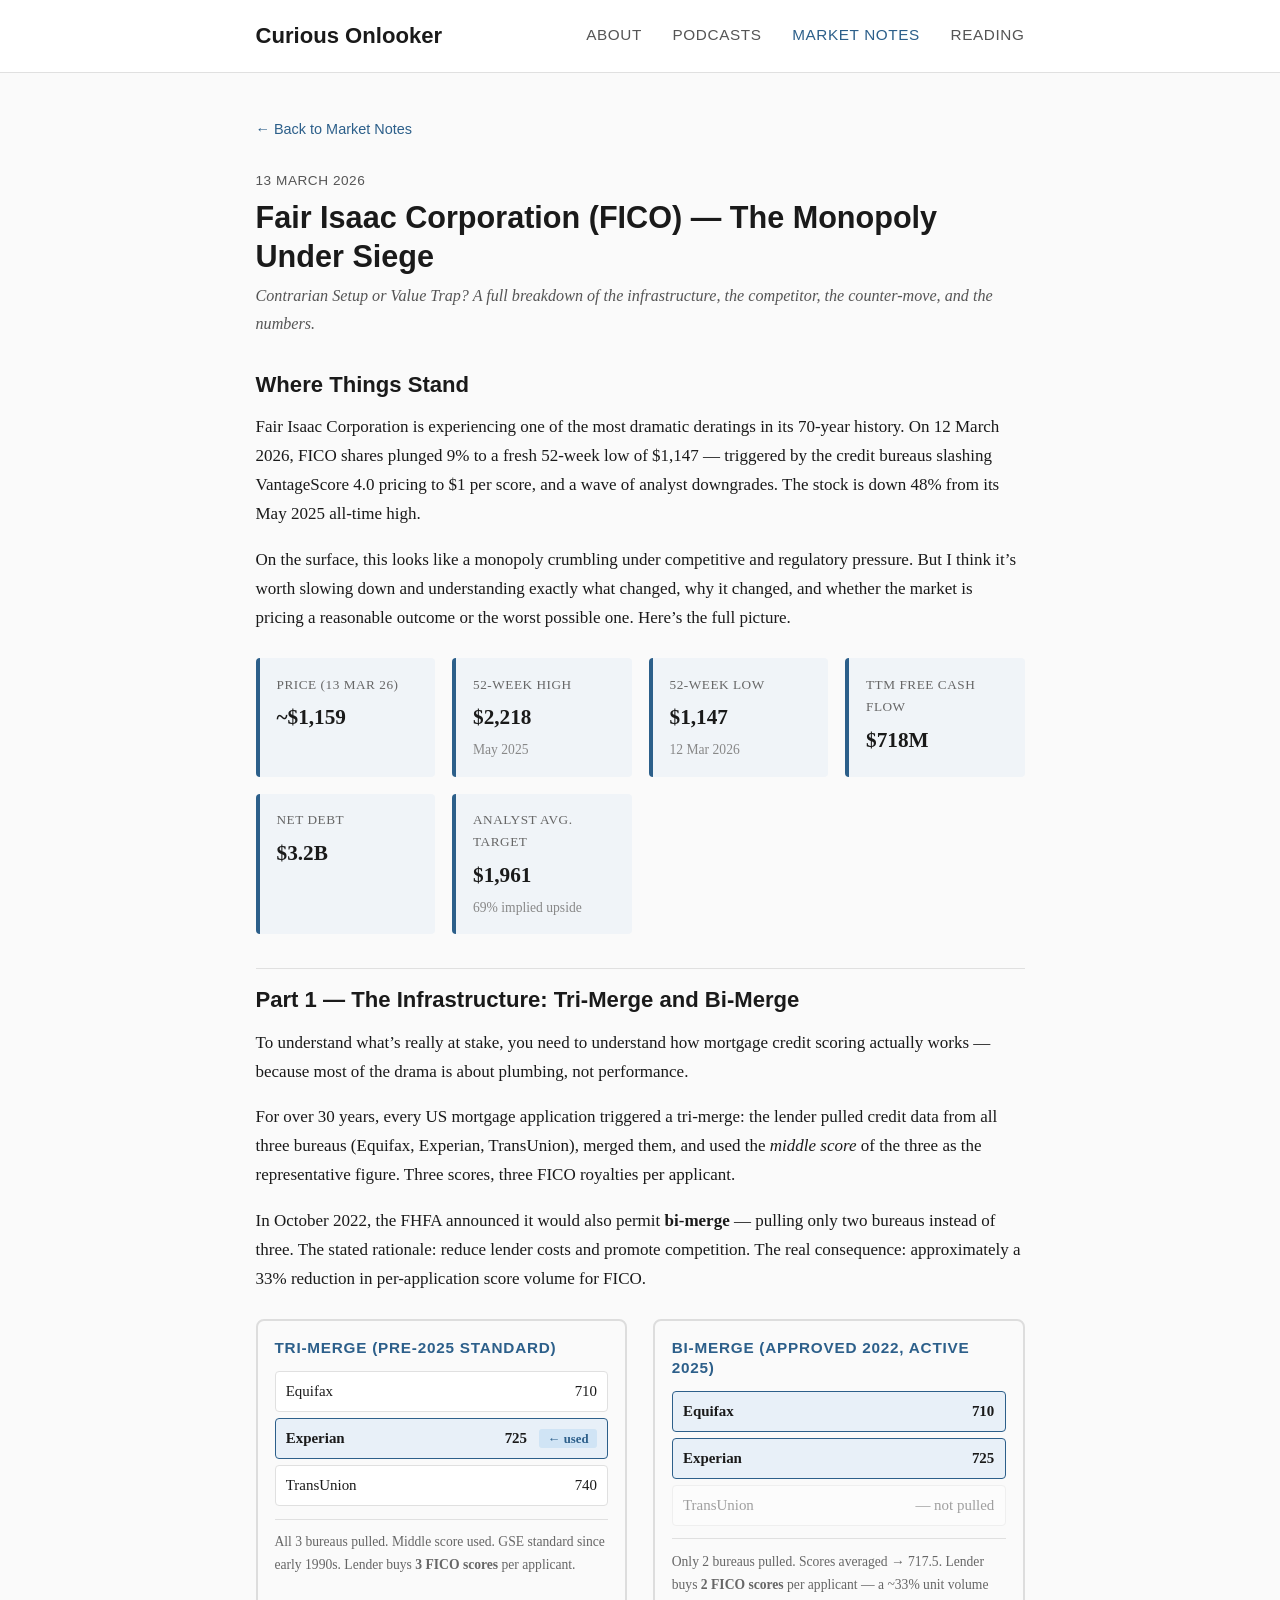
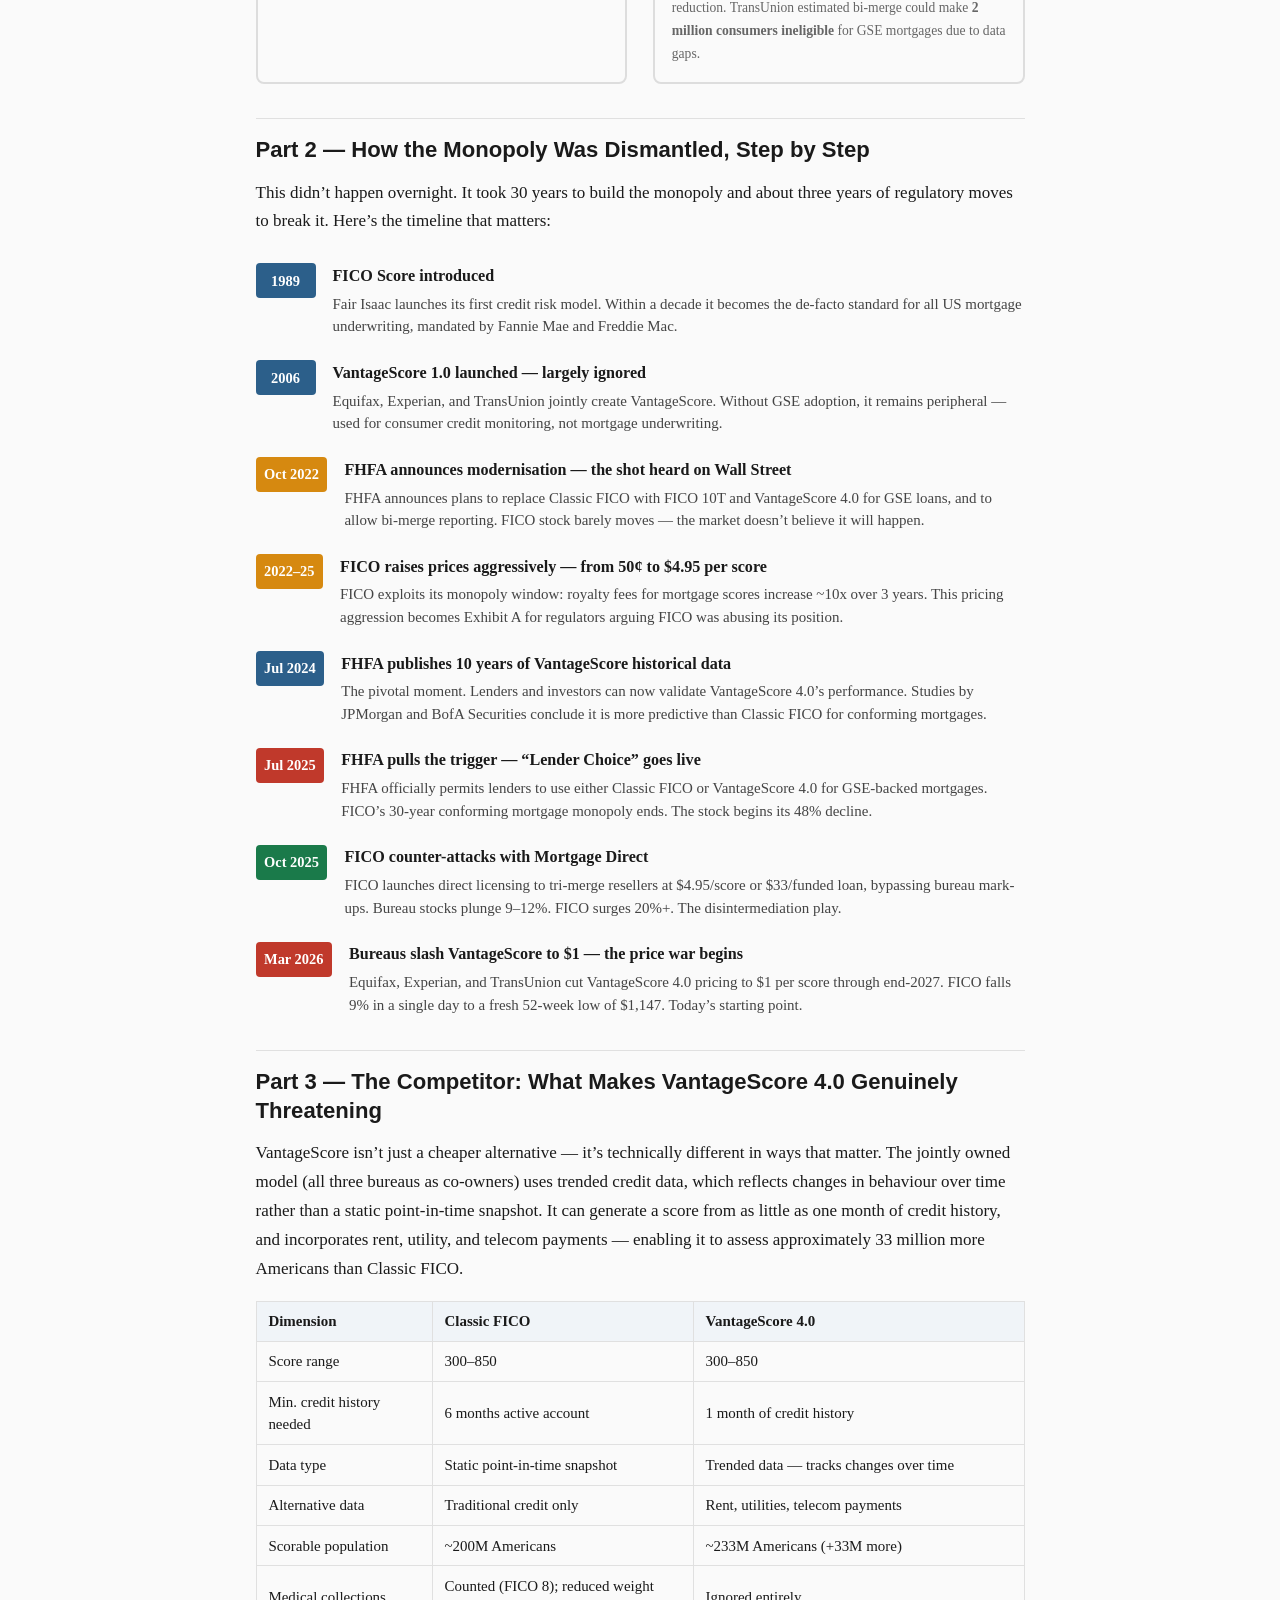
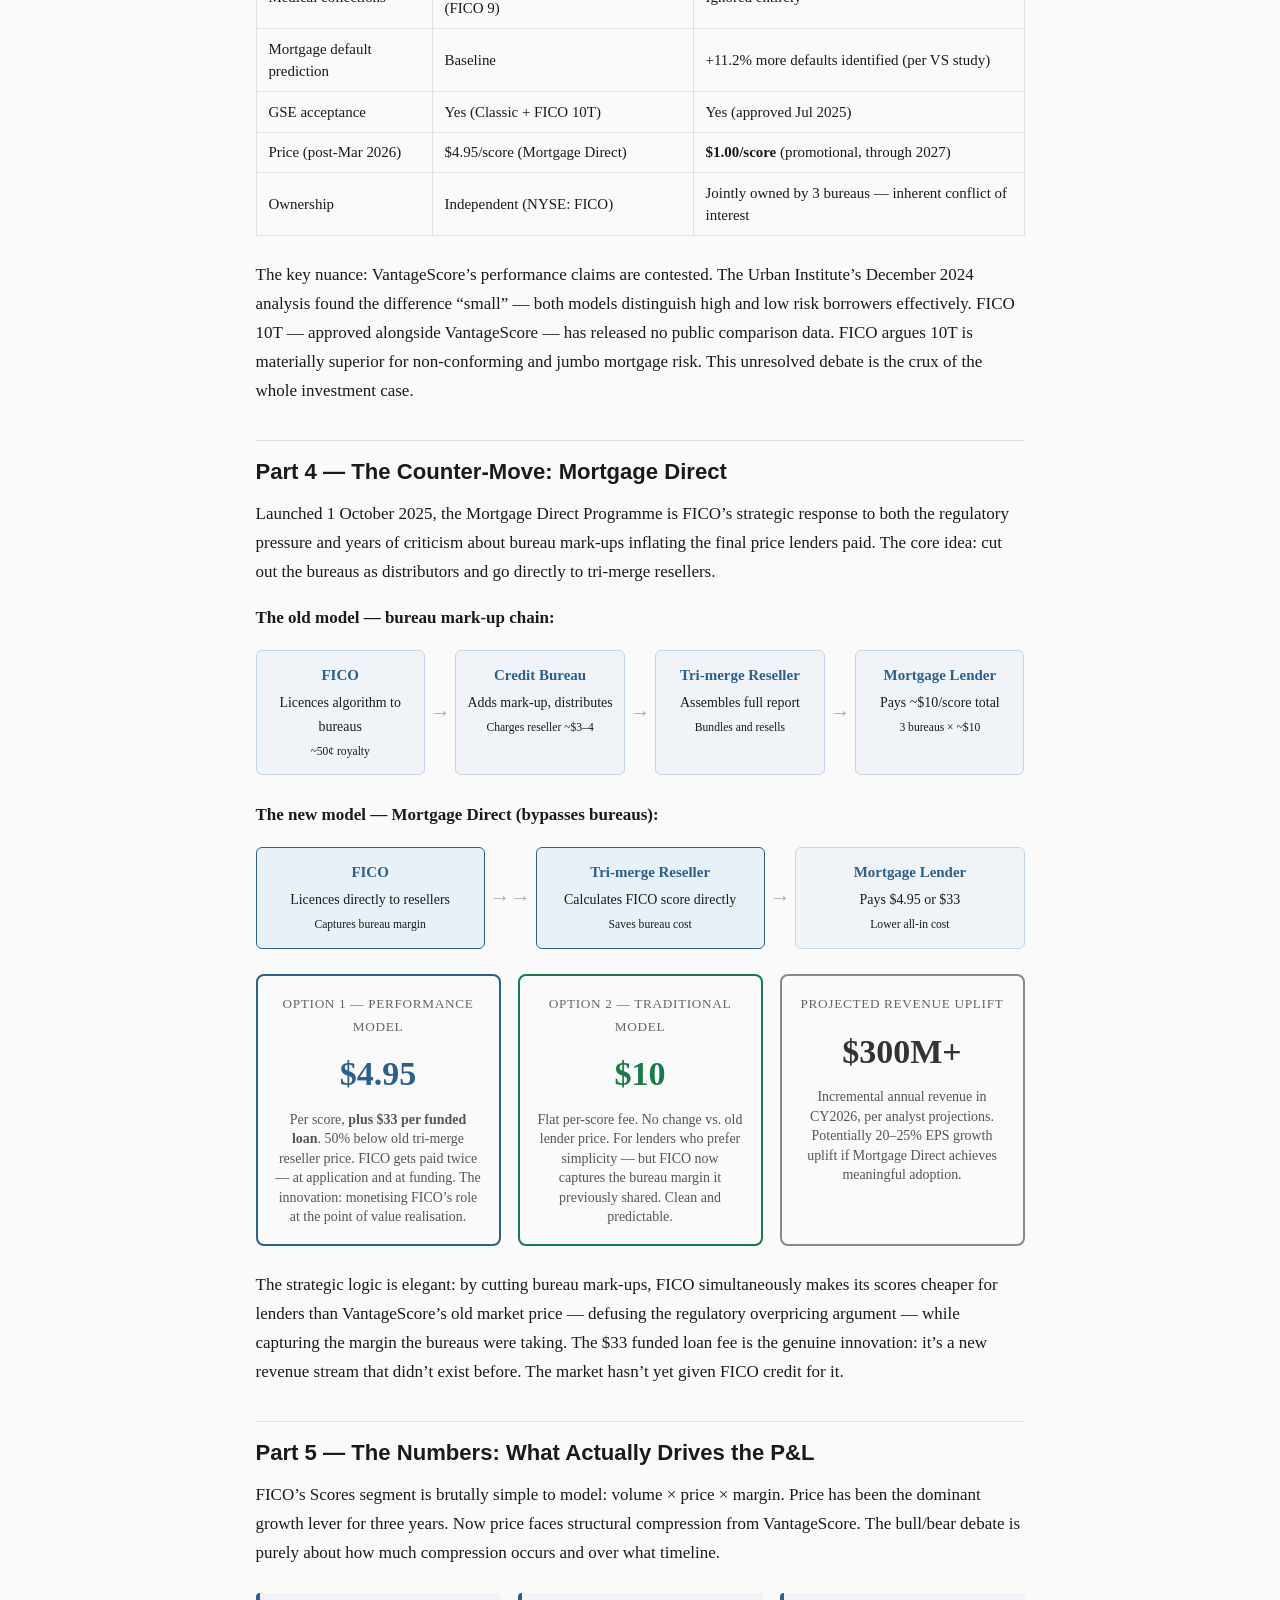
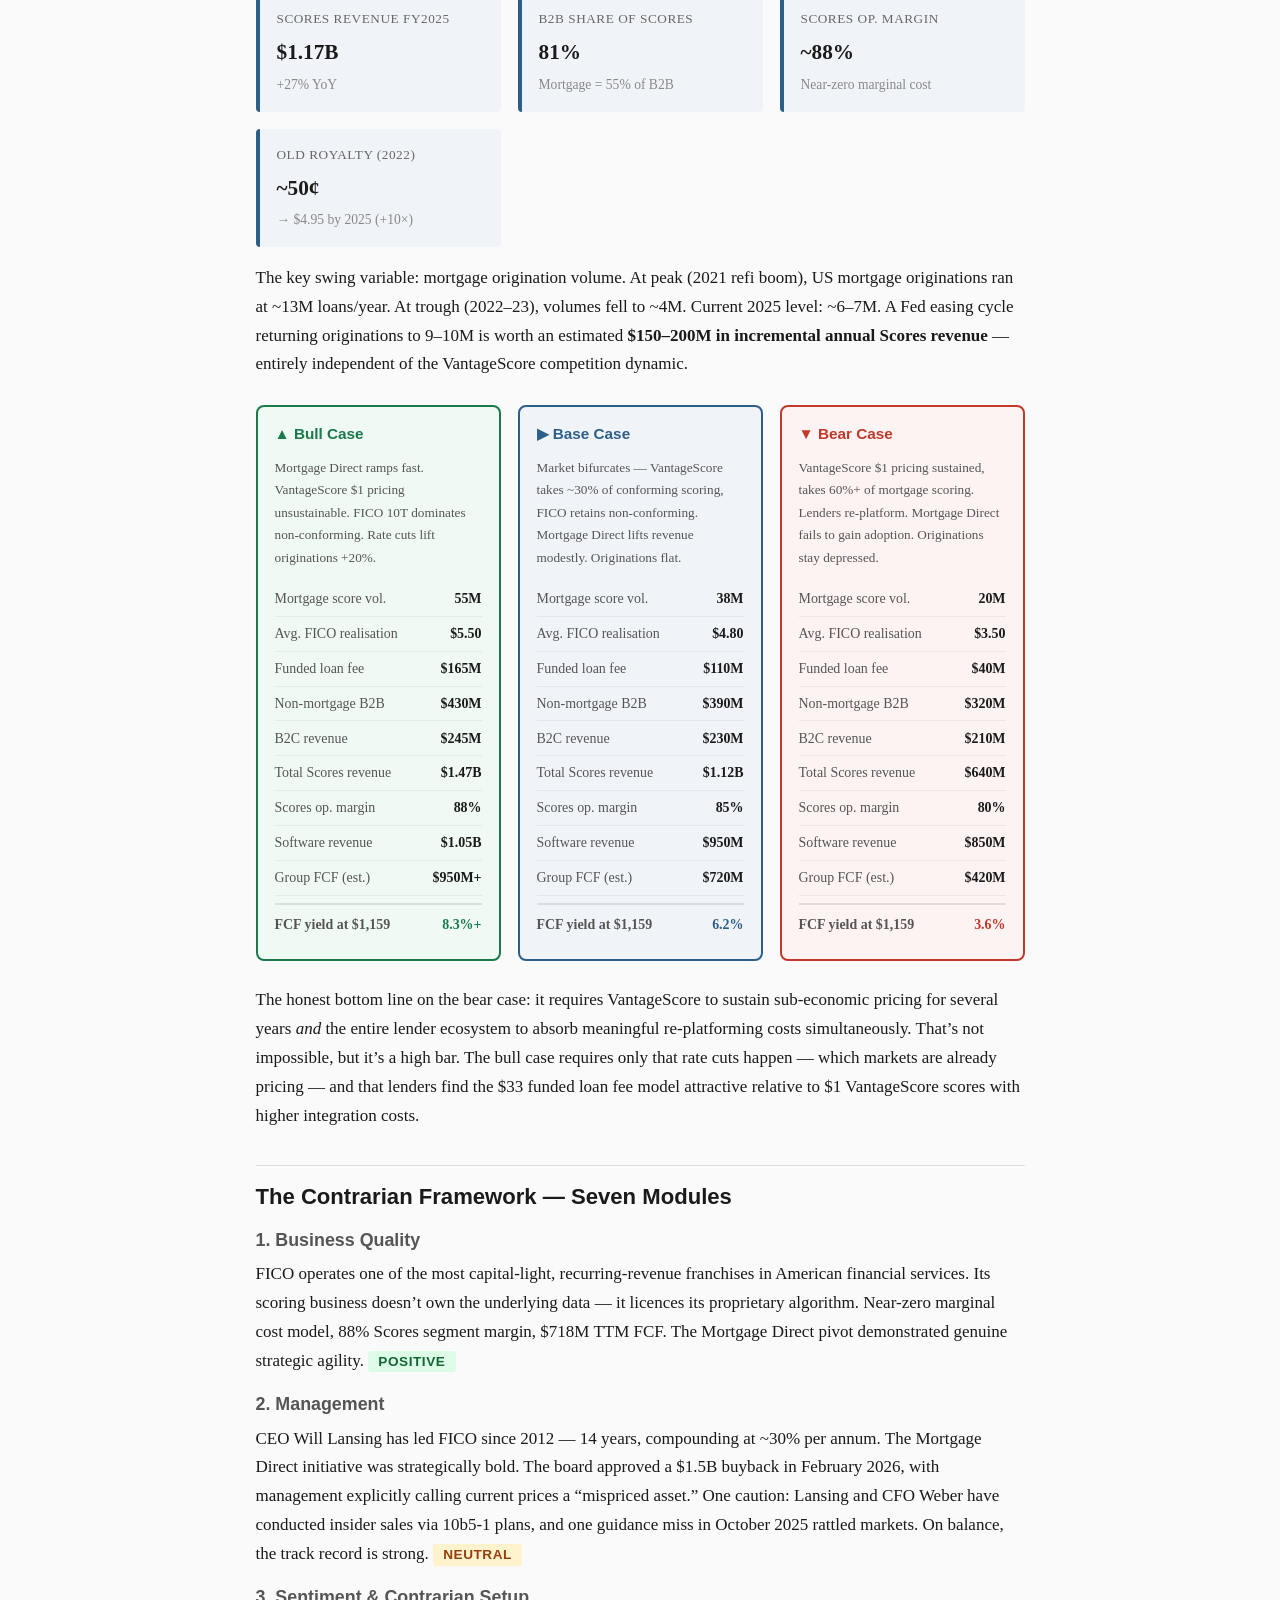
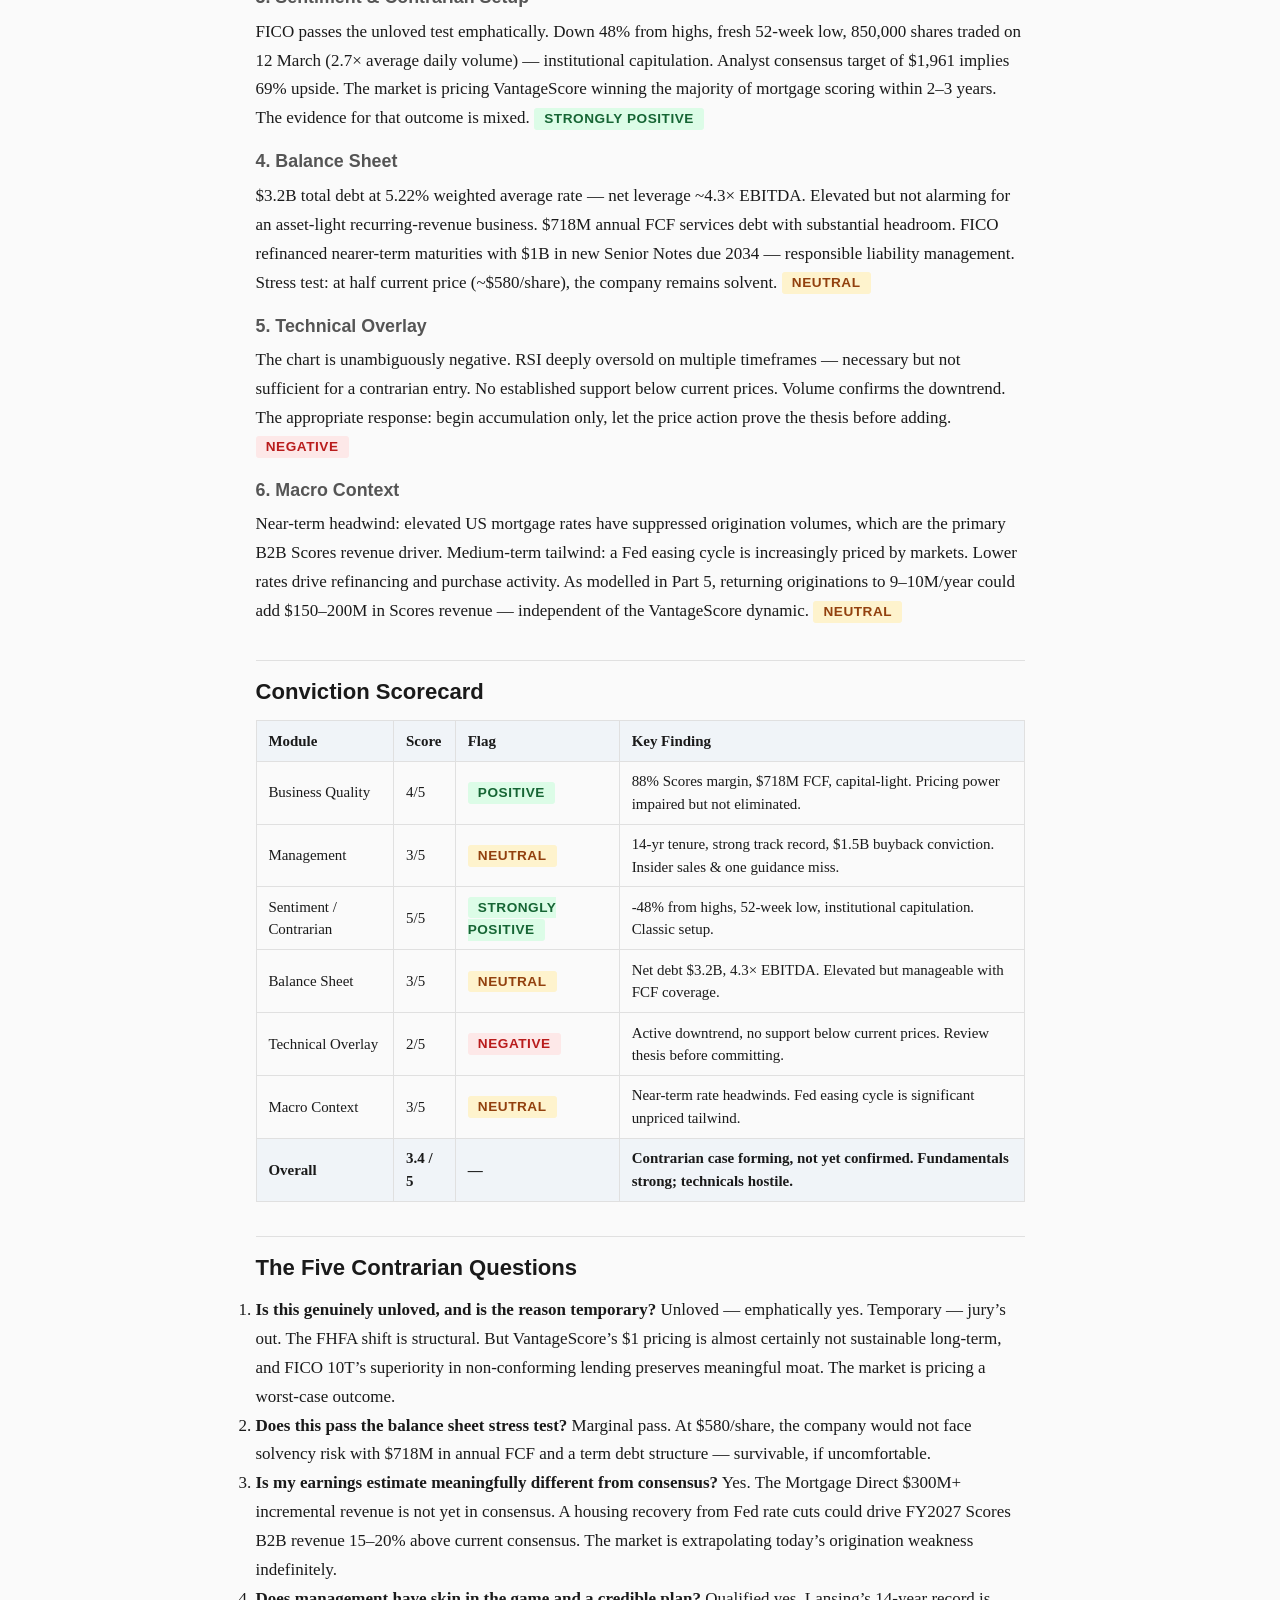
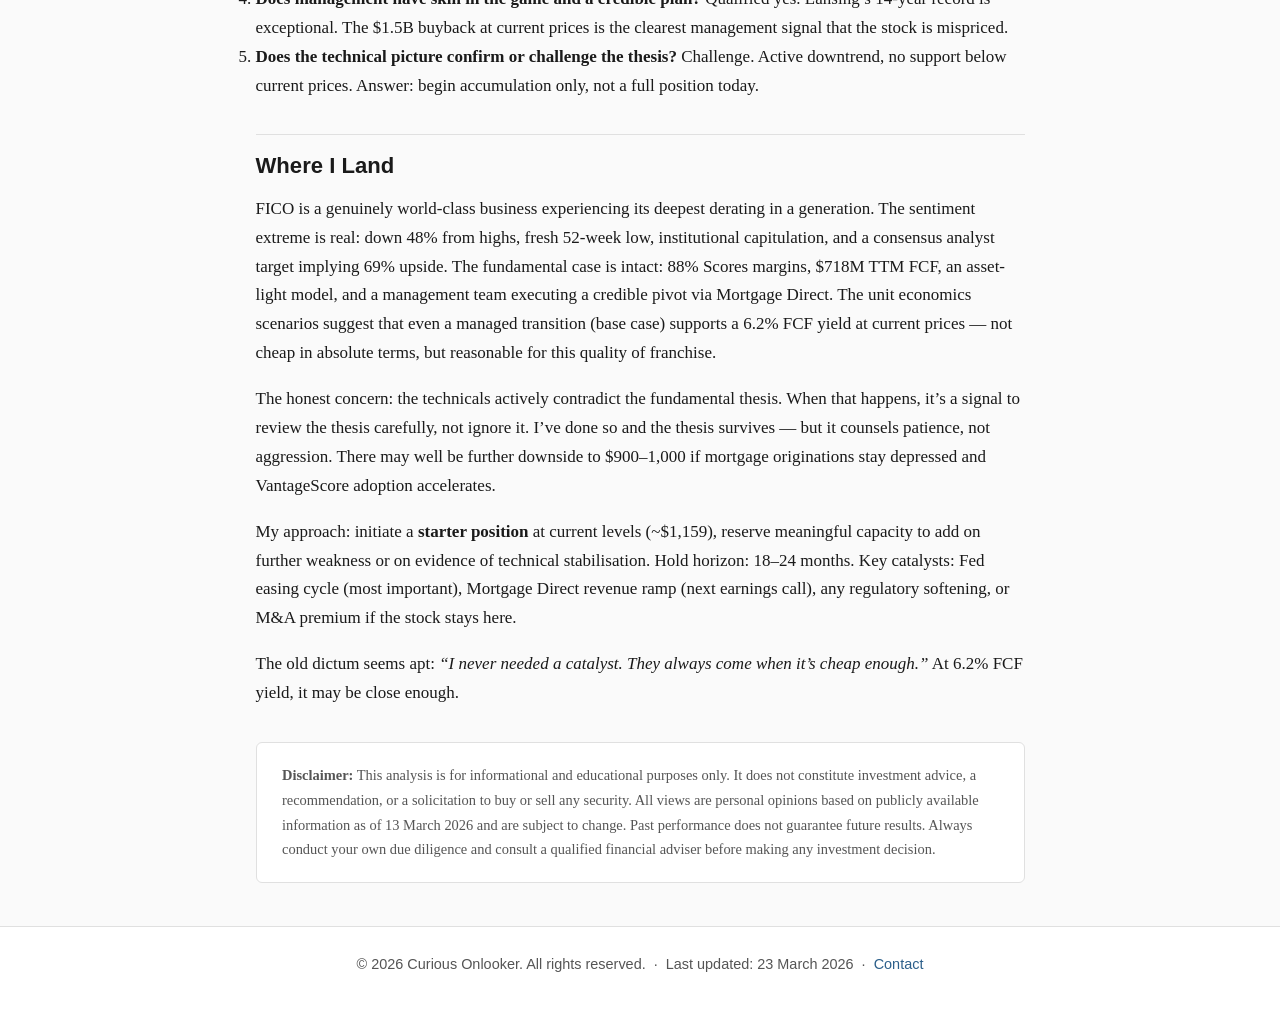
==== commit a036b4f5: "Add Iran Hormuz analysis; update all footers to 23 March 2026 - New standalone article: iran-hormuz-" ====
--- a/fico-contrarian-analysis.html
+++ b/fico-contrarian-analysis.html
@@ -543,7 +543,7 @@
   </main>
 
   <footer>
-    <p>&copy; 2026 Curious Onlooker. All rights reserved. &nbsp;&middot;&nbsp; Last updated: 22 March 2026 &nbsp;&middot;&nbsp; <a href="mailto:huanggongwu@gmail.com">Contact</a></p>
+    <p>&copy; 2026 Curious Onlooker. All rights reserved. &nbsp;&middot;&nbsp; Last updated: 23 March 2026 &nbsp;&middot;&nbsp; <a href="mailto:huanggongwu@gmail.com">Contact</a></p>
   </footer>
 
   <script src="js/main.js"></script>
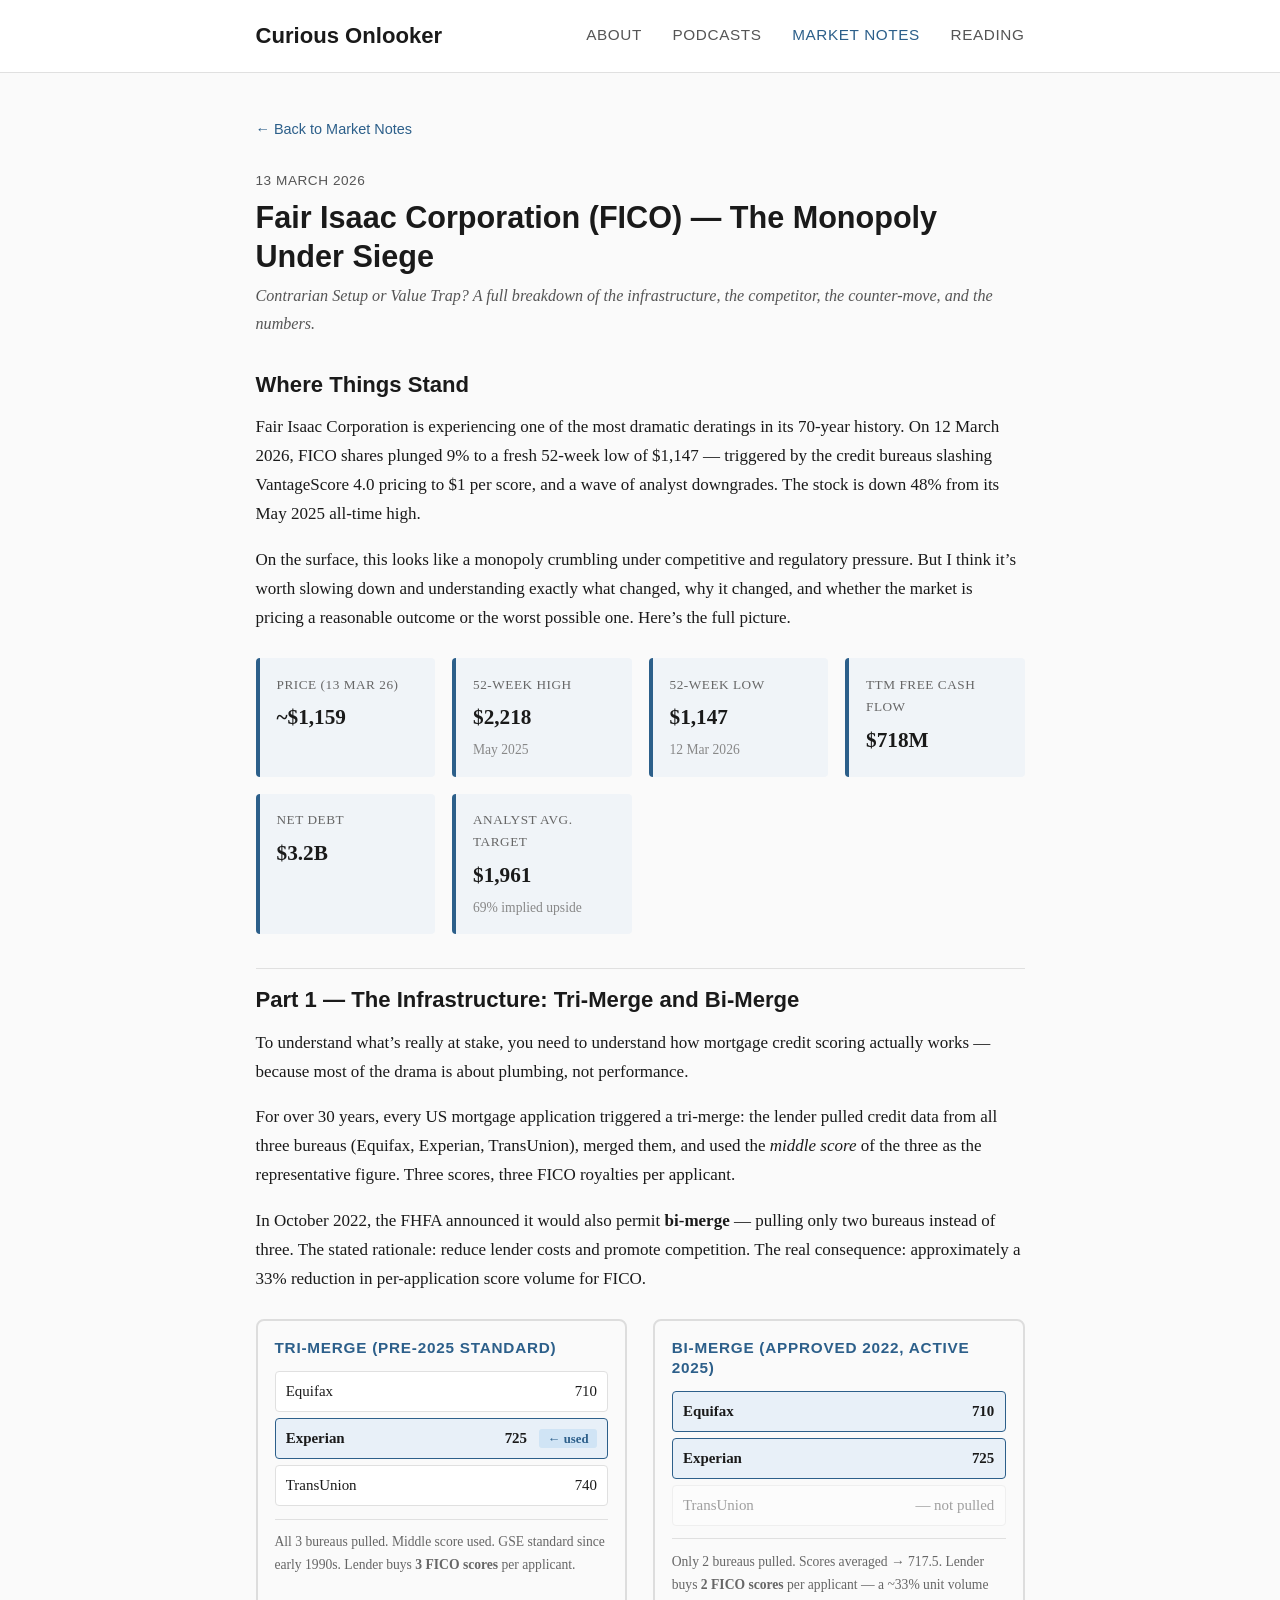
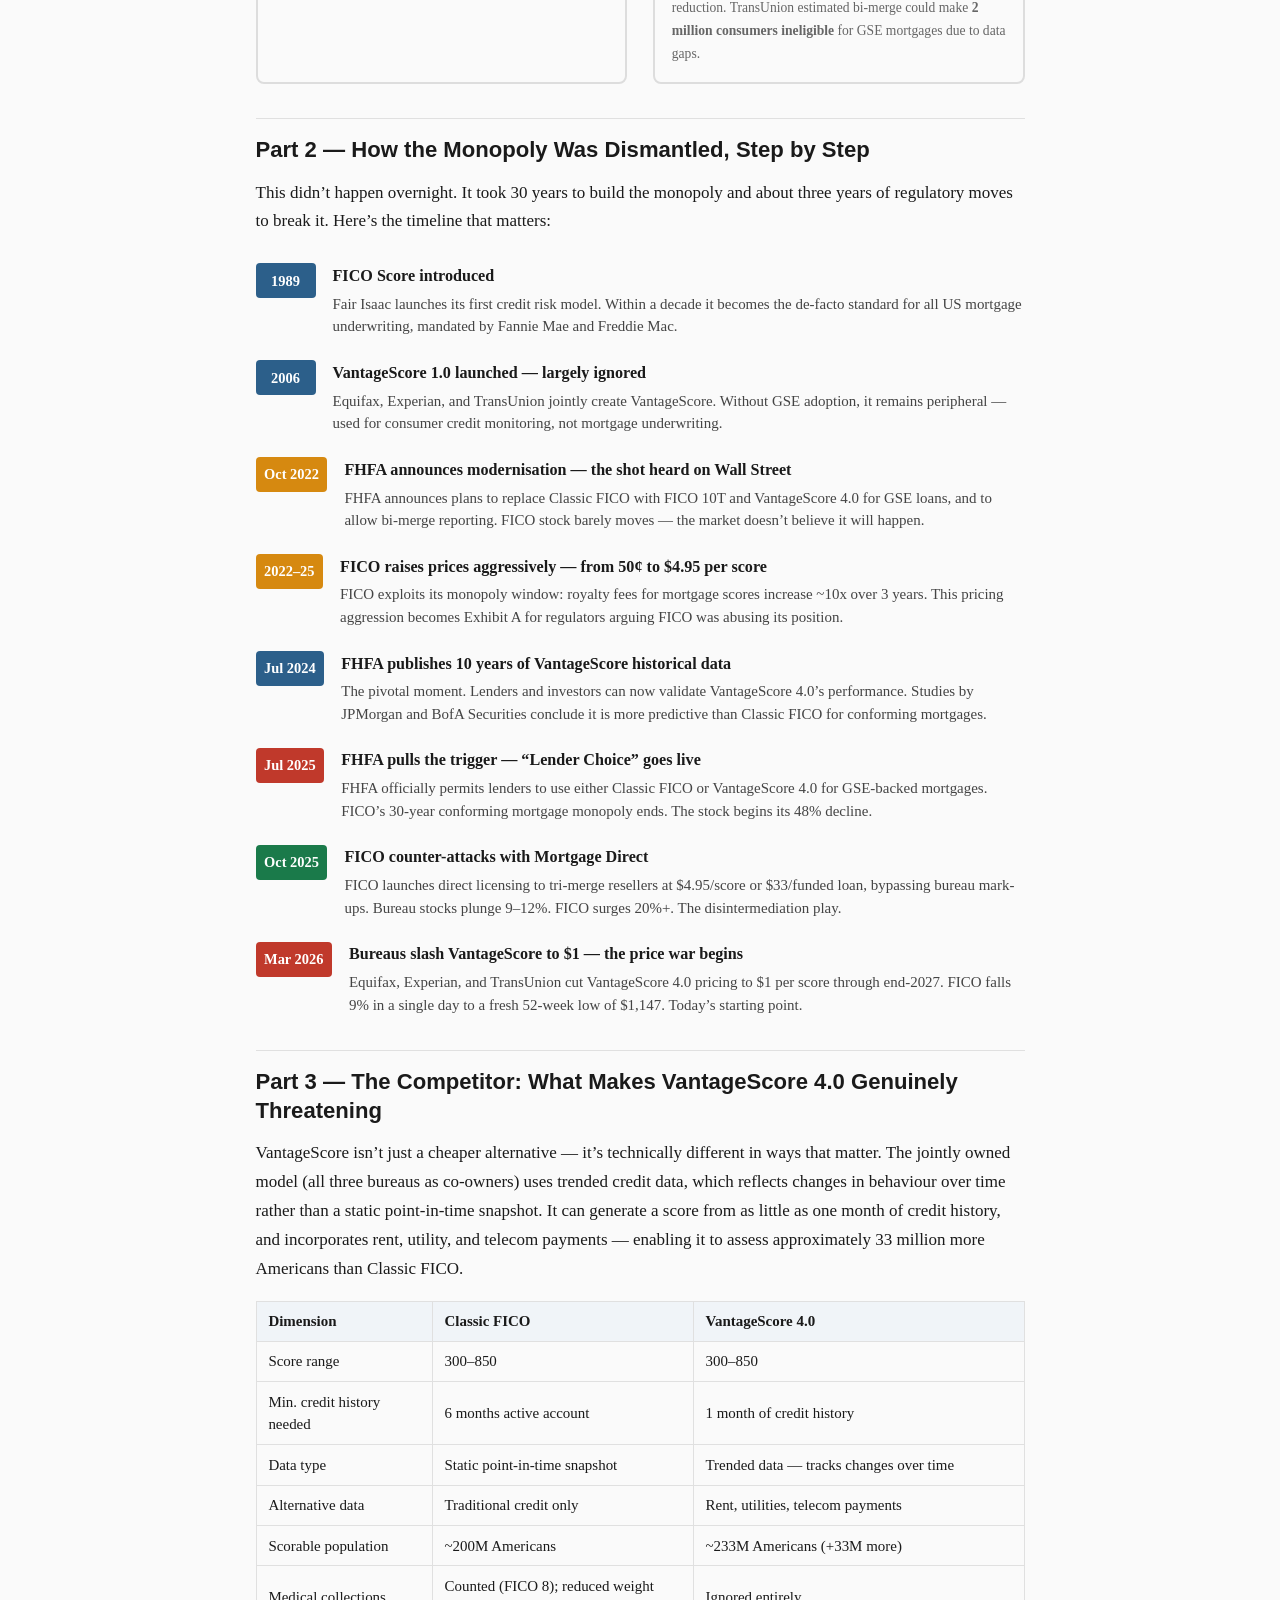
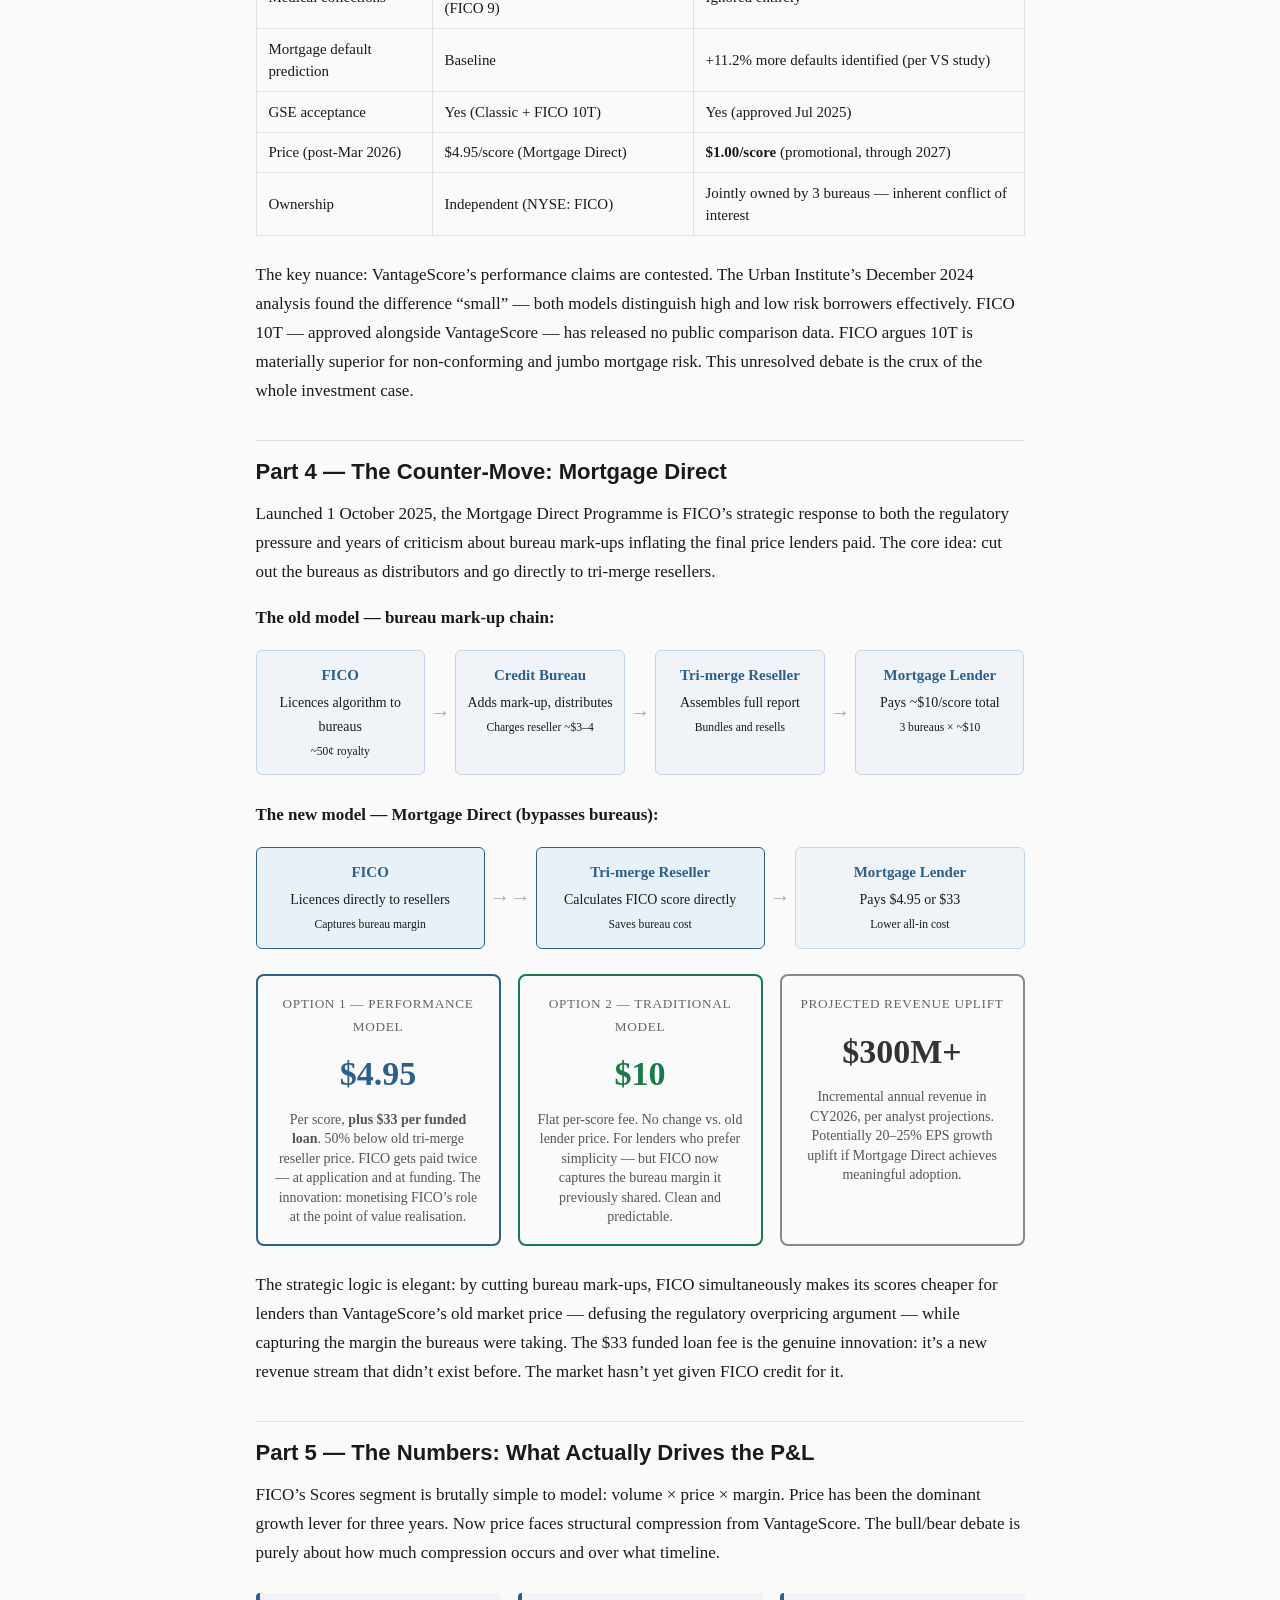
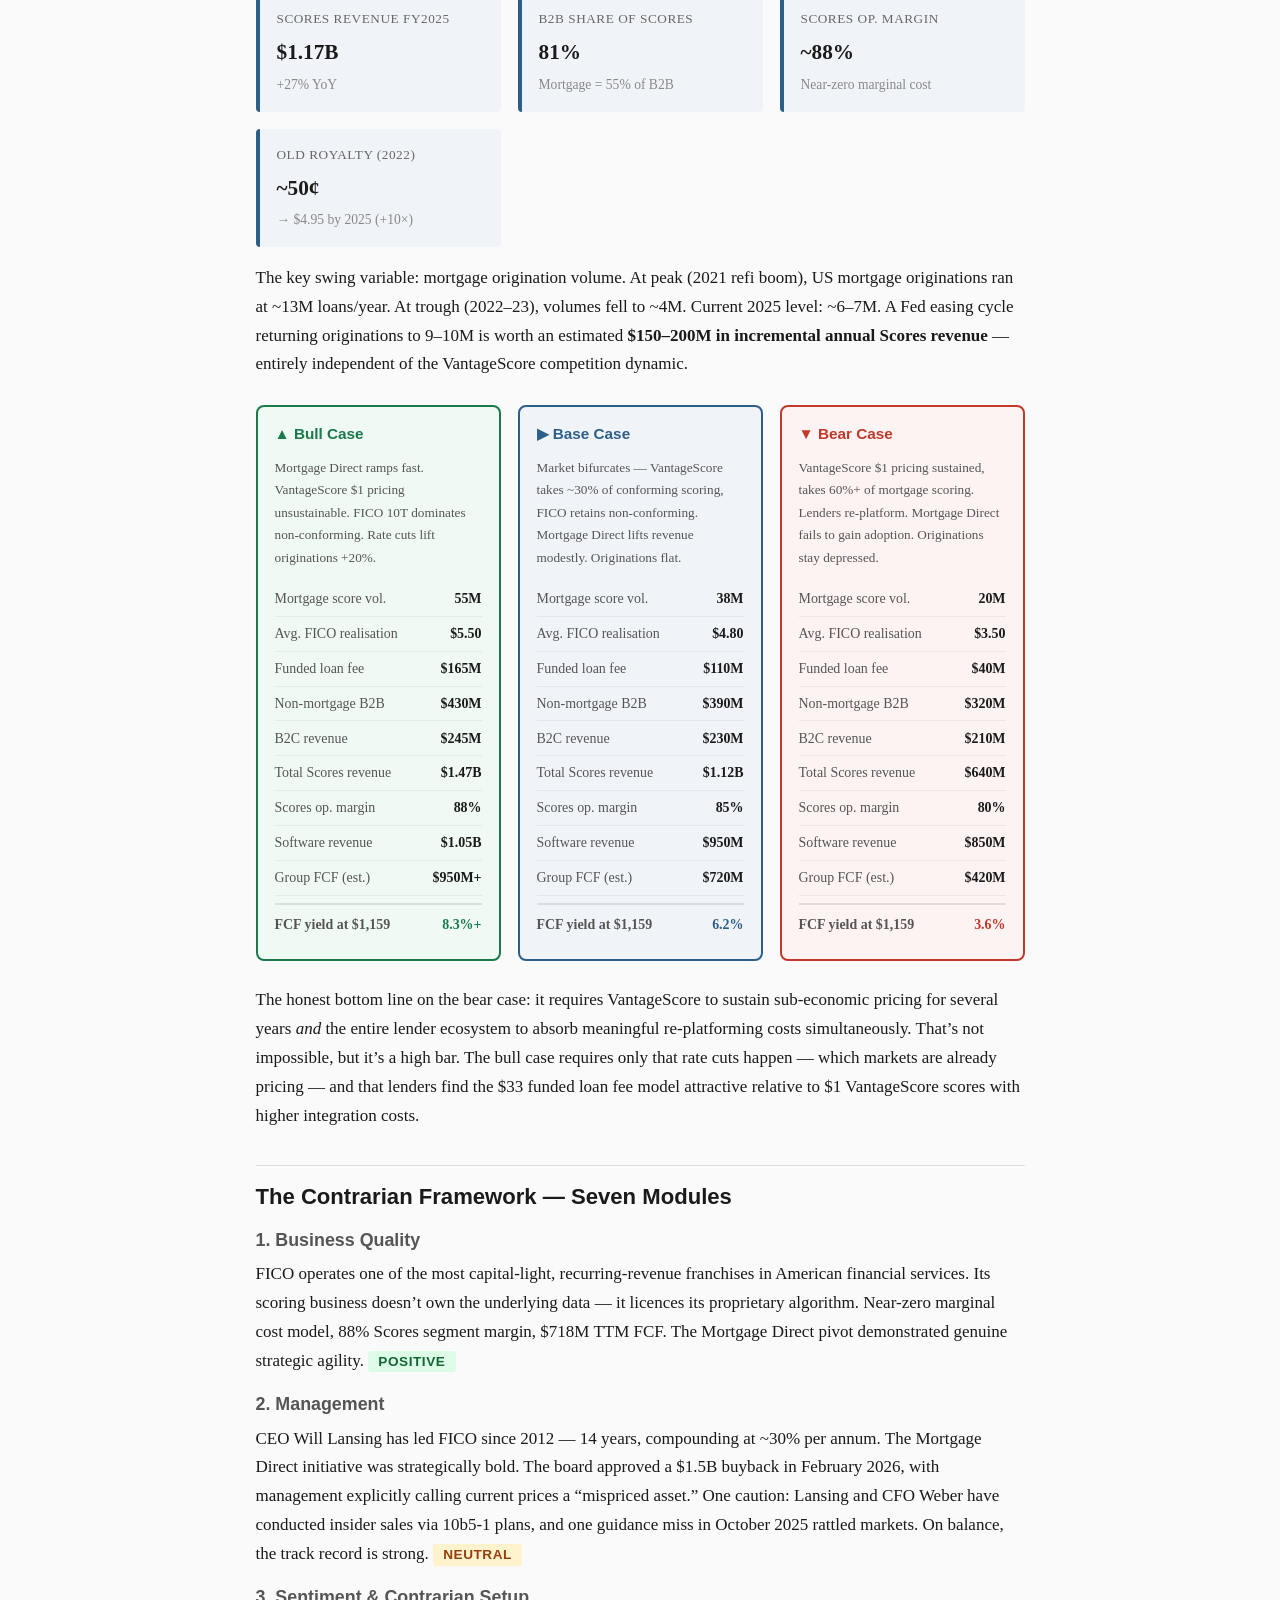
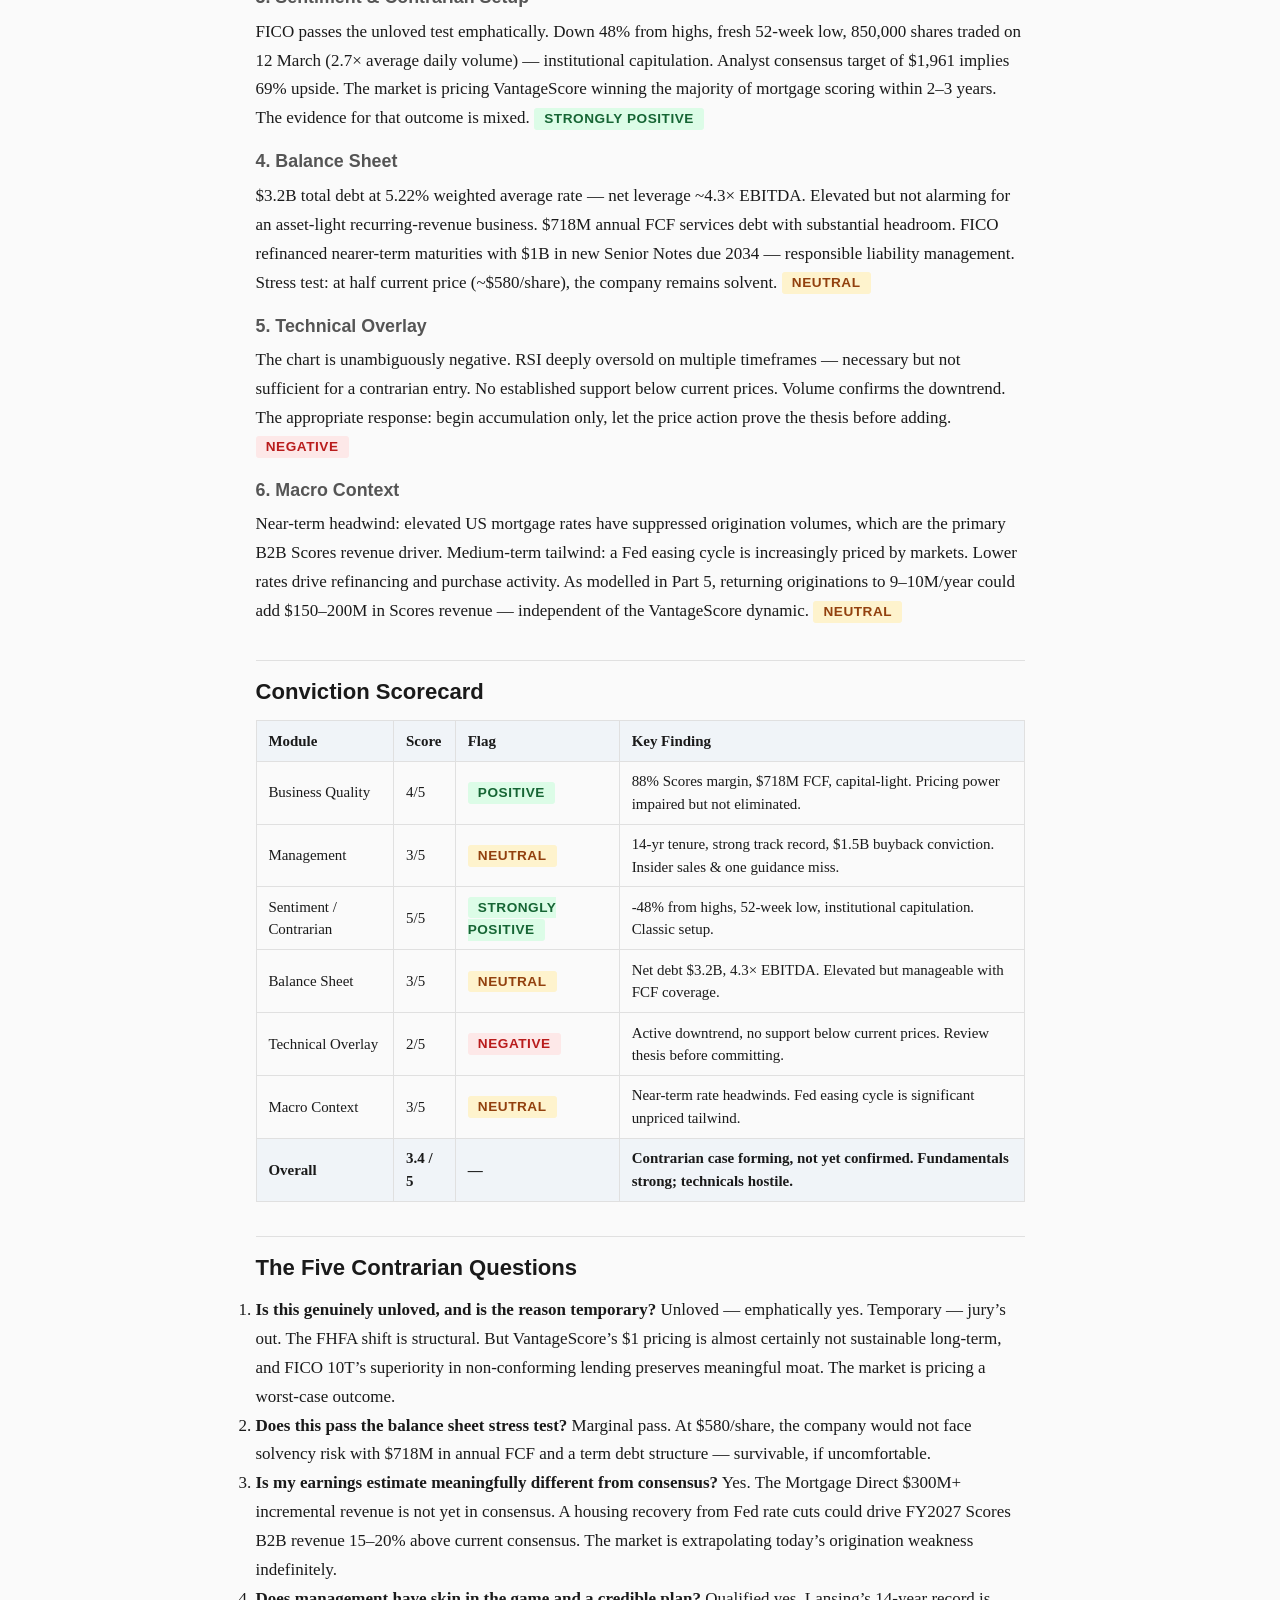
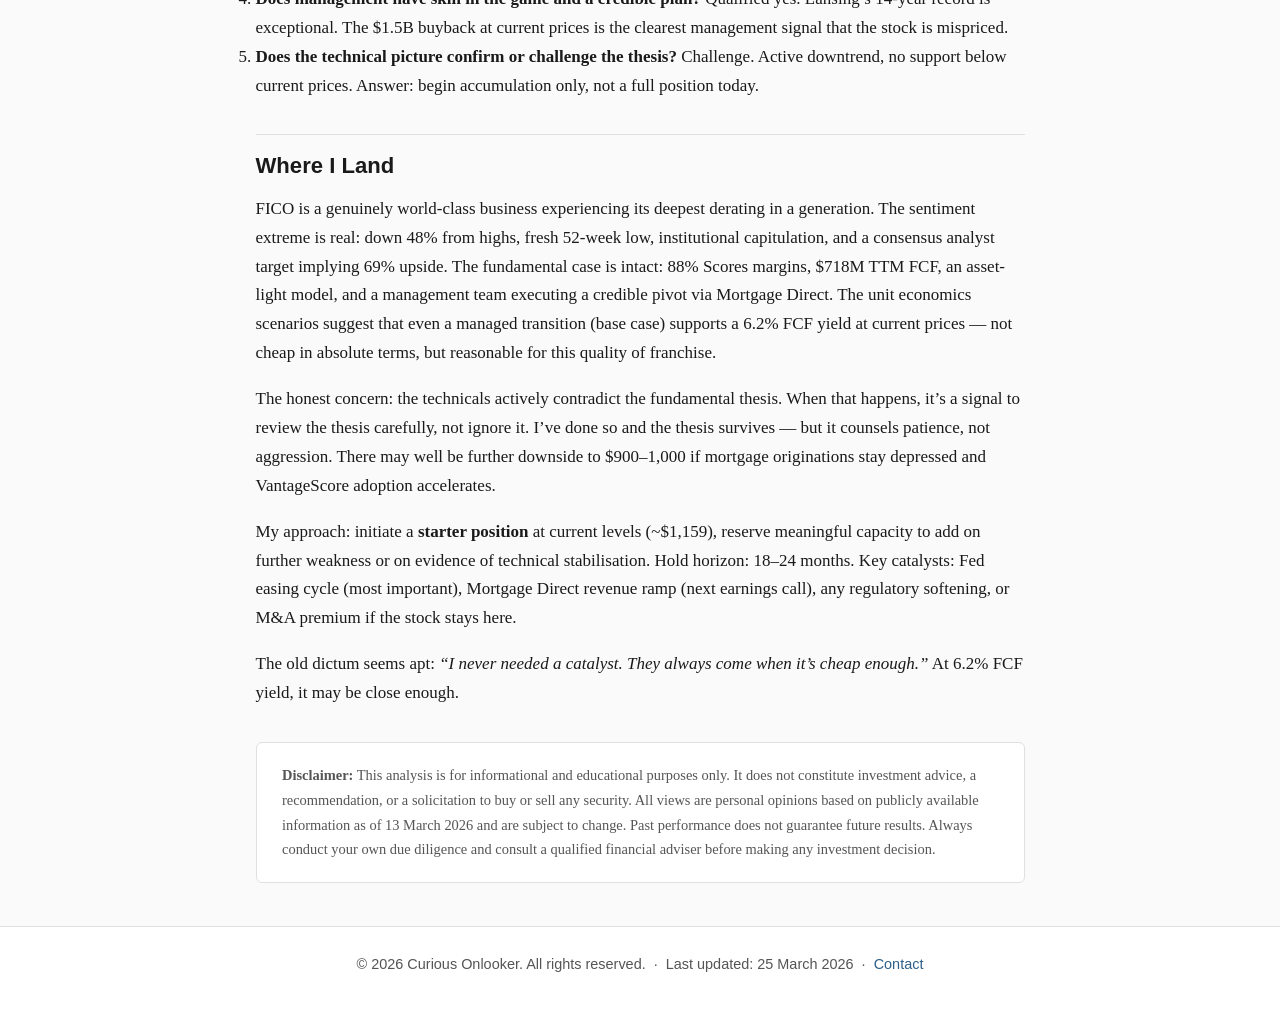
==== commit ff1d4379: "Add CRCL and Meta litigation articles; update all footers to 25 March 2026 - circle-investment-asses" ====
--- a/fico-contrarian-analysis.html
+++ b/fico-contrarian-analysis.html
@@ -543,7 +543,7 @@
   </main>
 
   <footer>
-    <p>&copy; 2026 Curious Onlooker. All rights reserved. &nbsp;&middot;&nbsp; Last updated: 23 March 2026 &nbsp;&middot;&nbsp; <a href="mailto:huanggongwu@gmail.com">Contact</a></p>
+    <p>&copy; 2026 Curious Onlooker. All rights reserved. &nbsp;&middot;&nbsp; Last updated: 25 March 2026 &nbsp;&middot;&nbsp; <a href="mailto:huanggongwu@gmail.com">Contact</a></p>
   </footer>
 
   <script src="js/main.js"></script>
